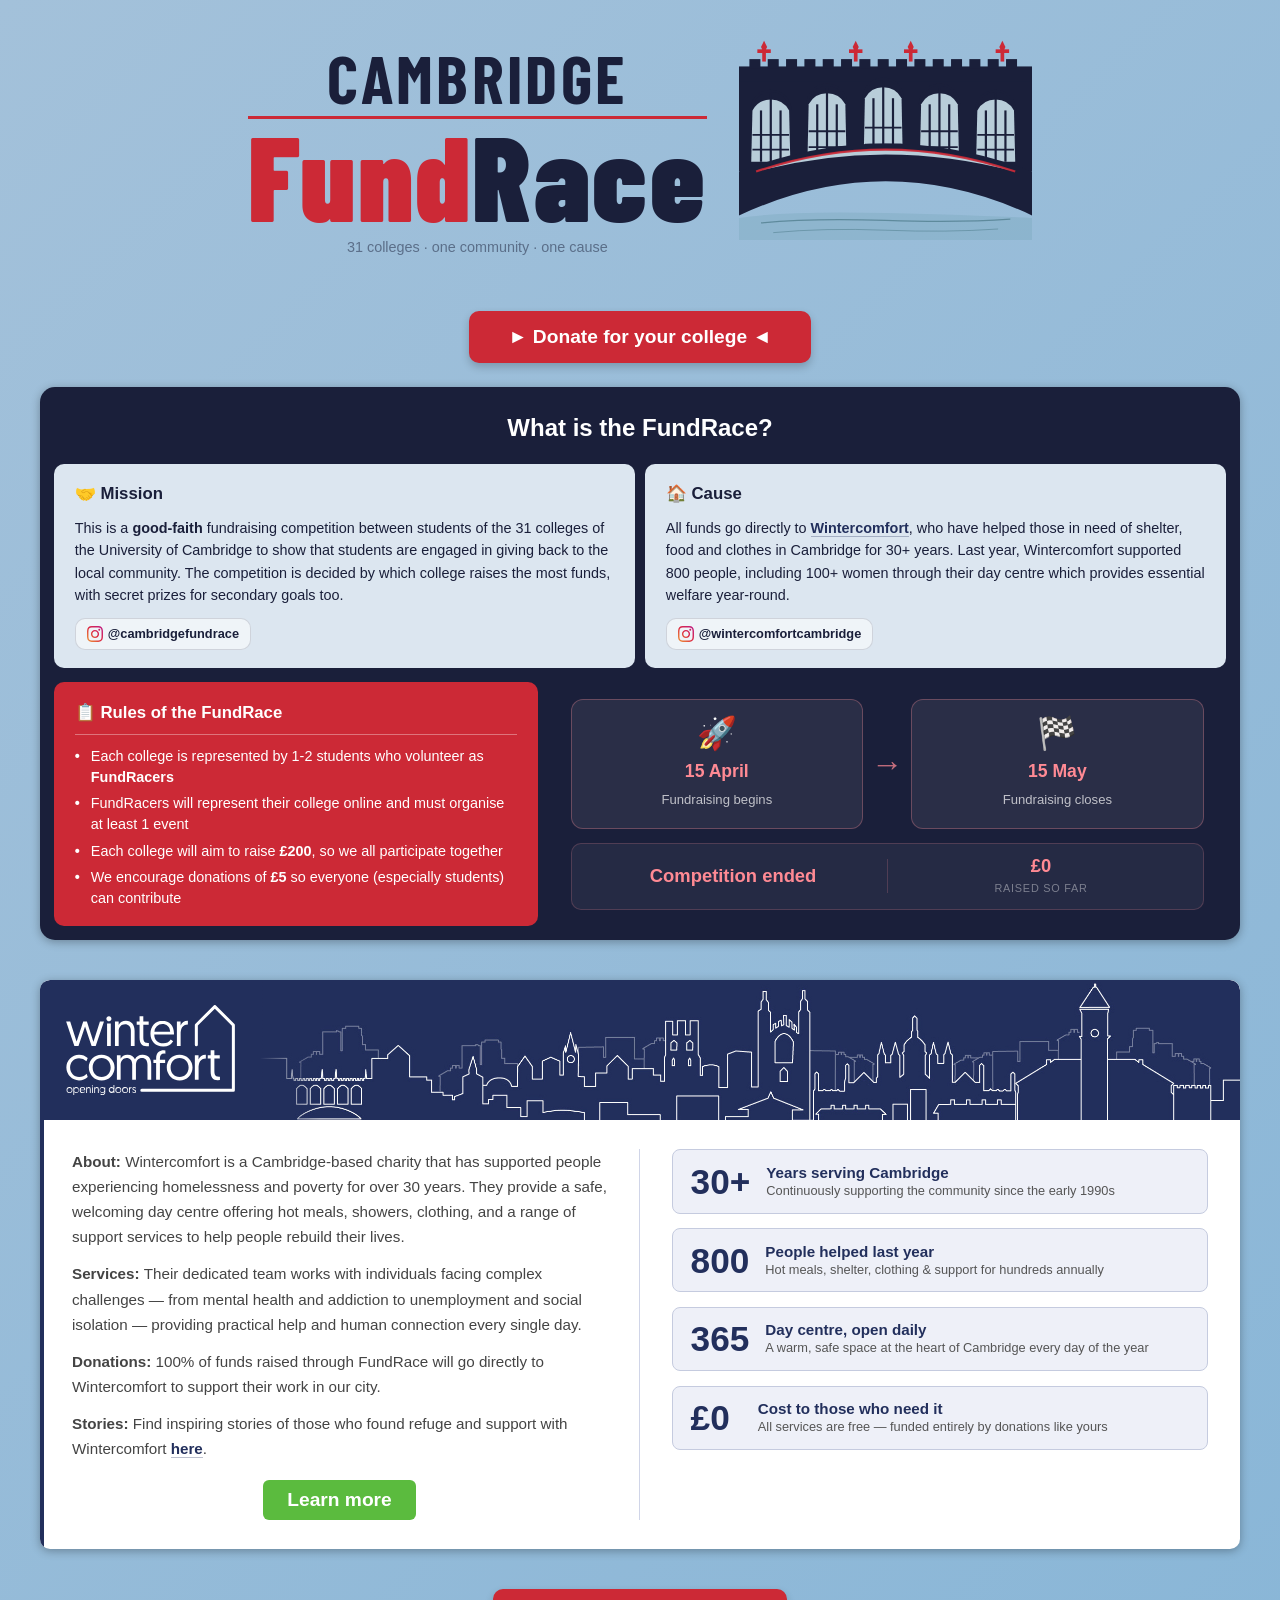
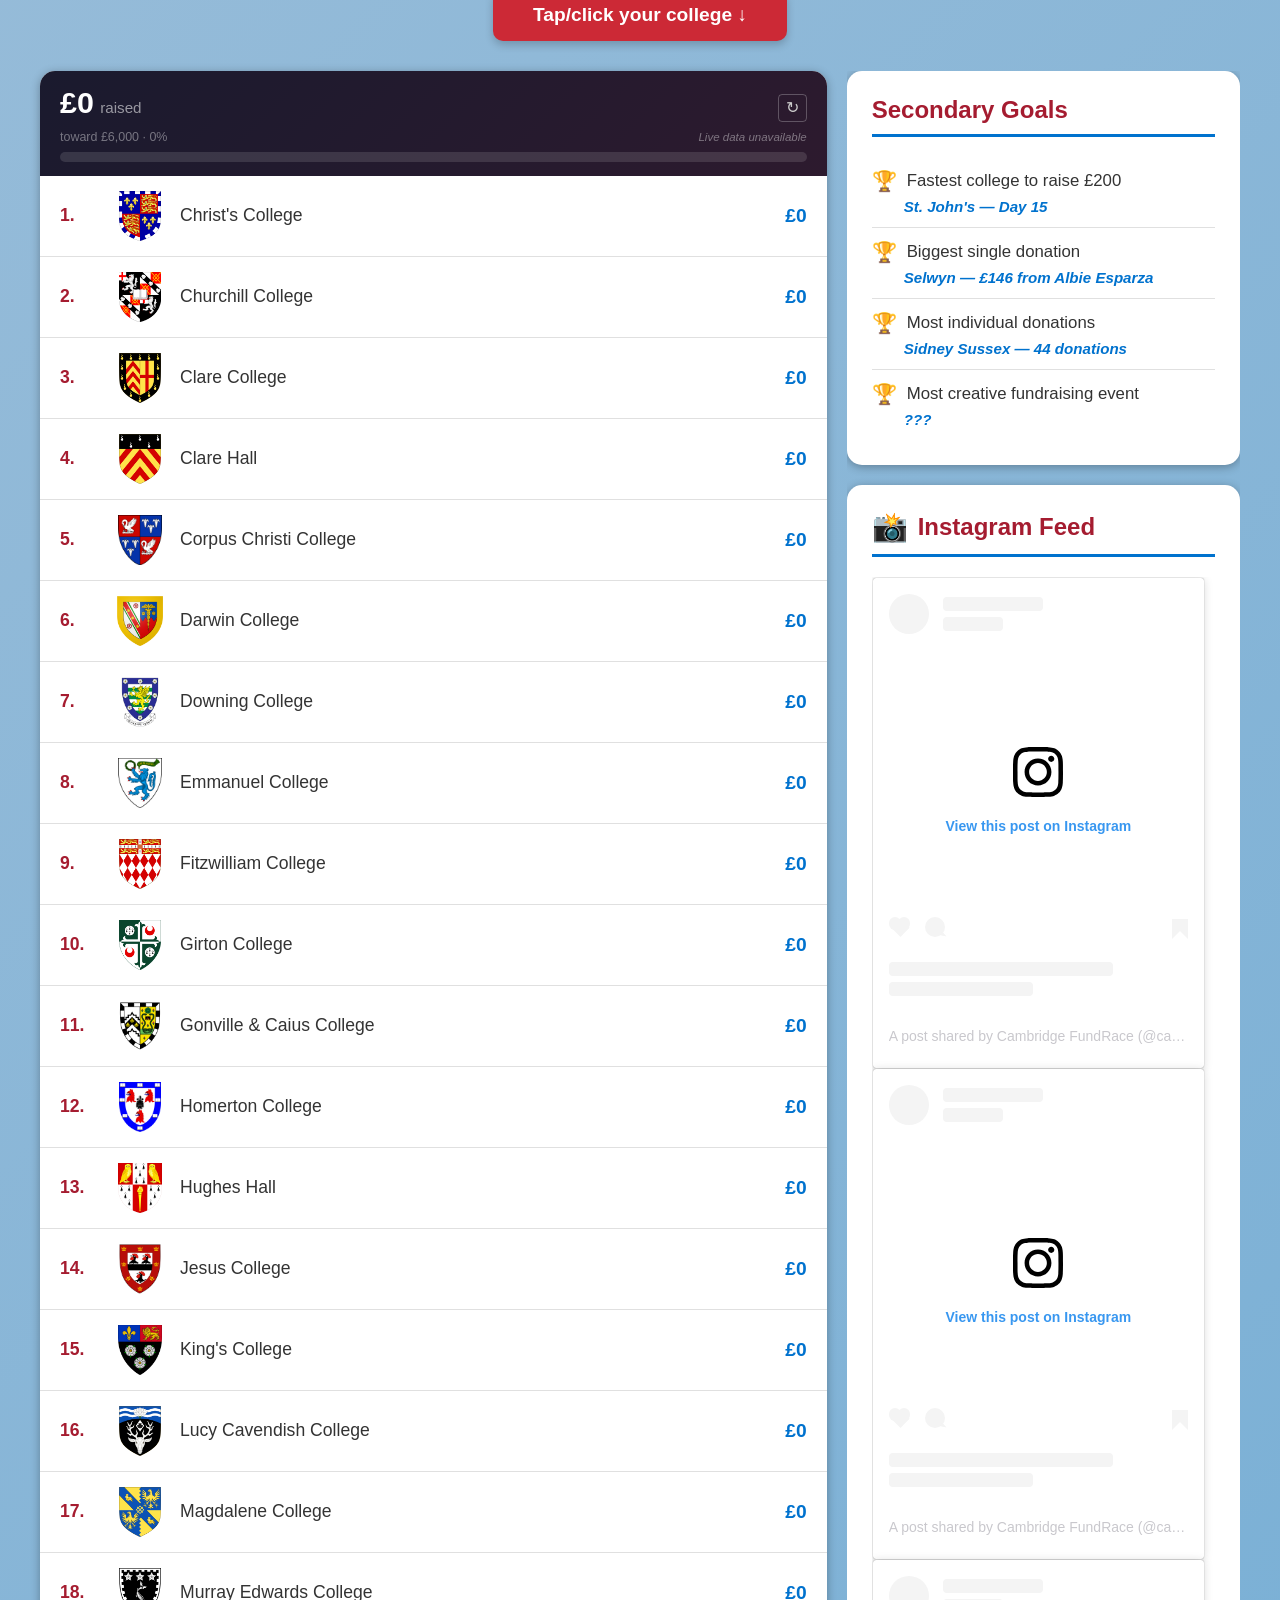
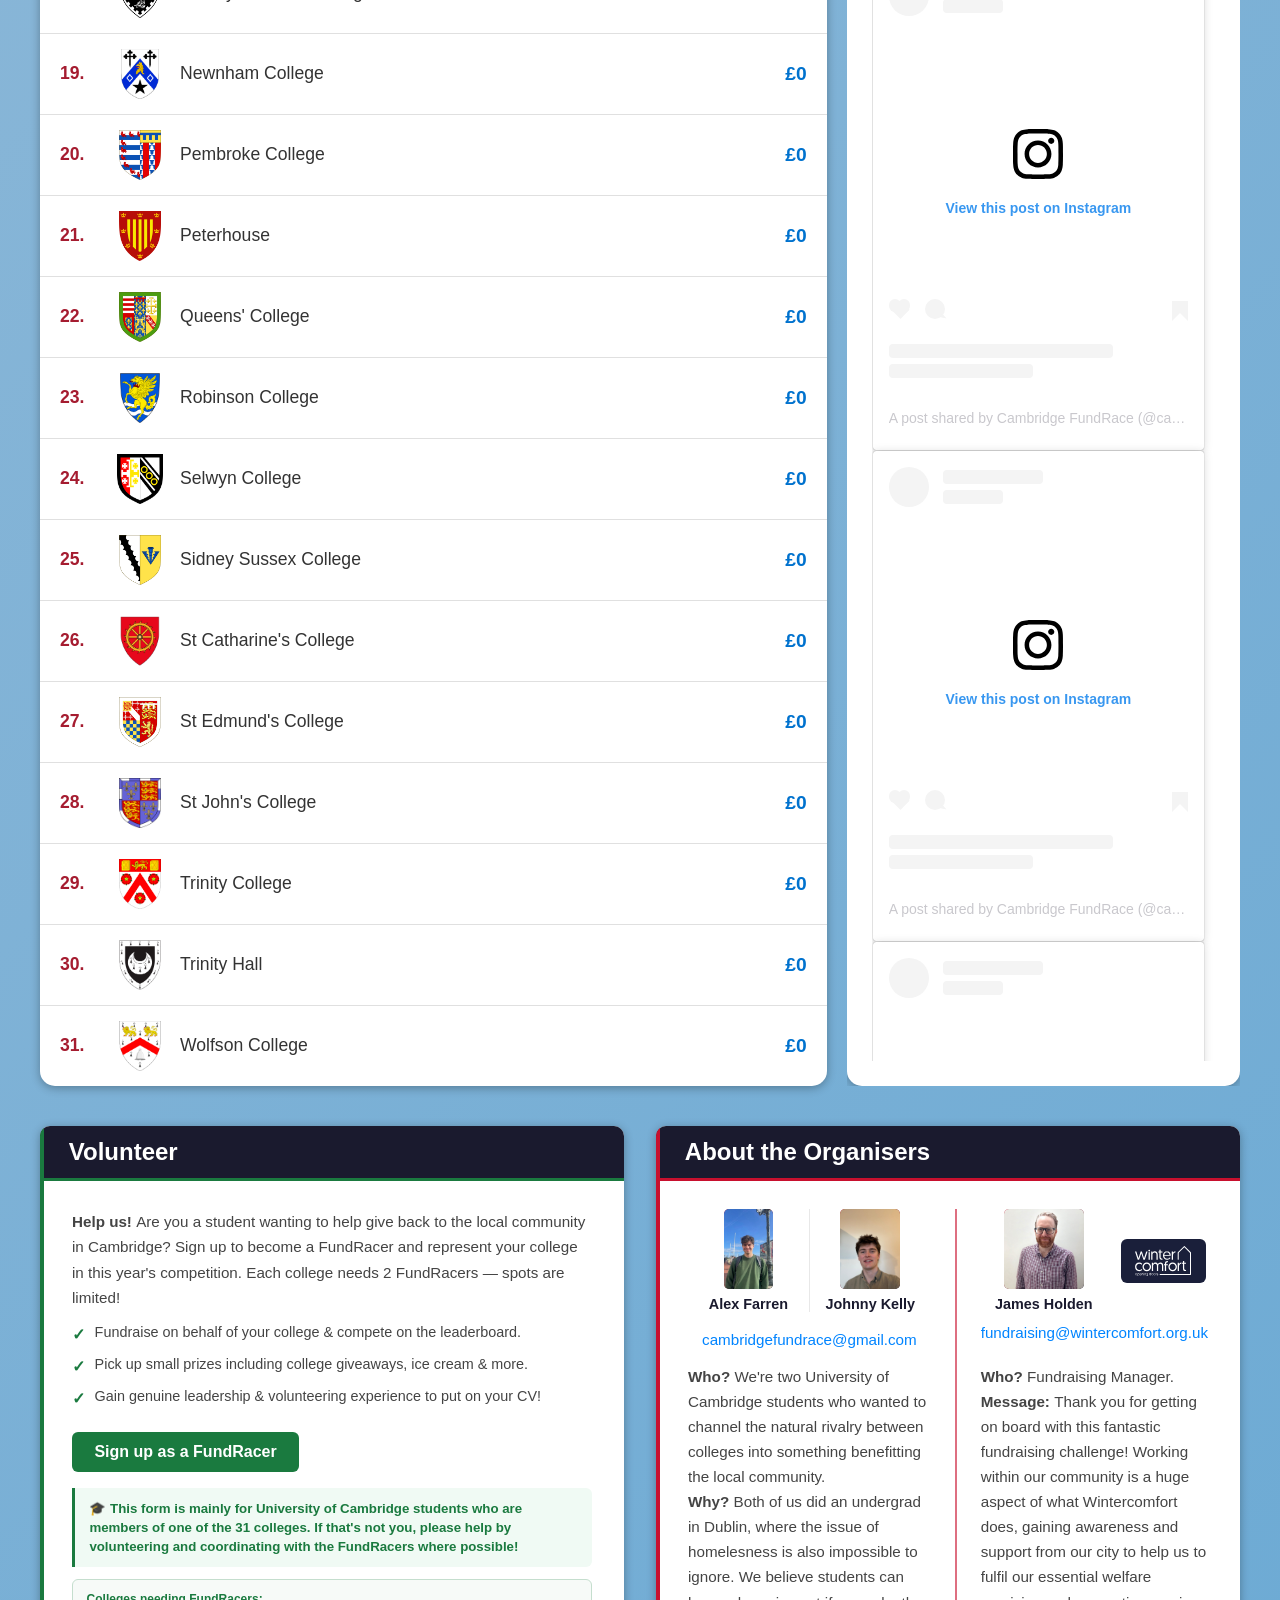
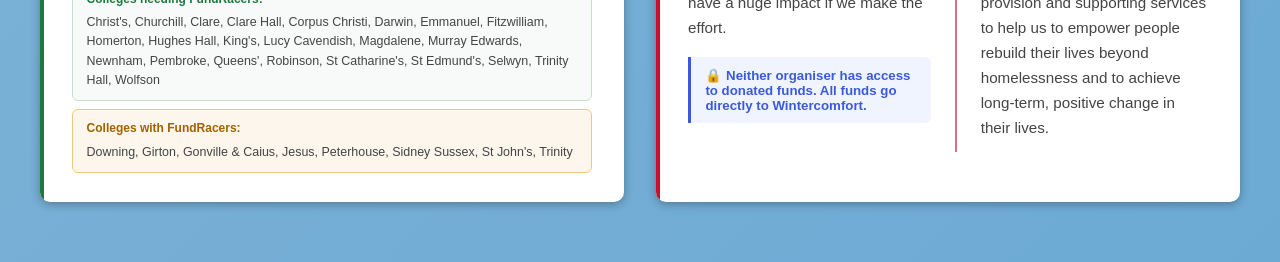
==== index.html @ 38169689 "Update prizes" ====
<!DOCTYPE html>
<html lang="en">
<head>
    <meta charset="UTF-8">
    <meta name="viewport" content="width=device-width, initial-scale=1.0">
    <base href="/">
    <title>Cambridge FundRace</title>
    <link rel="icon" type="image/svg+xml" href="Images/favicon-fundrace.svg">
    <link rel="apple-touch-icon" href="Images/apple-touch-icon.png">
    <link rel="manifest" href="manifest.json">
    <link rel="preconnect" href="https://fonts.googleapis.com">
    <link rel="preconnect" href="https://fonts.gstatic.com" crossorigin>
    <link href="https://fonts.googleapis.com/css2?family=Barlow+Condensed:wght@700;900&family=Barlow:wght@400;500;600&display=swap" rel="stylesheet">
    <link rel="stylesheet" type="text/css" href="fundrace.css">
    <style>
        /* ── DONATE LIVE (toggle) ── */
        .donate-button { display: block !important; }
        .coming-soon-block { display: none !important; }

        /* ── DONATE FLOW STYLES ── */

        /* Leaderboard rows are now <a> elements */
        a.college-item {
            text-decoration: none;
            color: inherit;
            -webkit-tap-highlight-color: rgba(165, 28, 48, 0.08);
        }
        a.college-item:active {
            background: rgba(165, 28, 48, 0.06) !important;
        }

        /* ── FUNDRACE EXPLAINER — 2×2 grid revamp ── */
        .description.fe-revamp {
            background: #1a1f3a;
        }
        .fe-header {
            display: flex;
            align-items: center;
            justify-content: center;
            padding: 1.4rem 2rem 1rem;
            position: relative;
        }
        .fe-trophy {
            font-size: 2rem;
            position: absolute;
            left: 1.5rem;
            top: 50%;
            transform: translateY(-50%);
        }
        .fe-title {
            color: #fff;
            font-weight: 700;
            font-size: 1.5rem;
            text-align: center;
            margin: 0;
        }
        .fe-grid {
            display: grid;
            grid-template-columns: 1fr 1fr;
            gap: 10px;
            padding: 0 14px 14px;
        }
        .fe-card {
            border-radius: 10px;
            padding: 1.1rem 1.3rem;
        }
        .fe-card--light {
            background: #dce6f0;
            color: #1a1f3a;
        }
        .fe-card--red {
            color: #fff;
        }
        .fe-card--rules { background: #CC2936; }
        .fe-card--rules .fe-card-heading {
            border-bottom: 1.5px solid rgba(255, 255, 255, 0.35);
            padding-bottom: 0.45rem;
            margin-bottom: 0.7rem;
        }
        .fe-card--goal  { background: #CC2936; }
        .fe-card-heading {
            font-weight: 700;
            font-size: 1.05rem;
            margin-bottom: 0.55rem;
            display: flex;
            align-items: center;
            gap: 0.35rem;
        }
        .fe-card p {
            font-size: 0.9rem;
            line-height: 1.55;
            margin: 0;
            color: inherit;
        }
        .fe-card--light p strong { color: #1a1f3a; }
        .fe-card--red  p strong { color: #fff; }
        .fe-insta-badge {
            display: inline-flex;
            align-items: center;
            gap: 0.3rem;
            margin-top: 0.75rem;
            padding: 0.3rem 0.7rem;
            border-radius: 10px;
            font-size: 0.8rem;
            font-weight: 700;
            text-decoration: none;
            background: rgba(255,255,255,0.55);
            color: #1a1f3a;
            border: 1px solid rgba(26,31,58,0.15);
            transition: background 0.15s;
        }
        .fe-insta-badge:hover { background: rgba(255,255,255,0.85); }
        .fe-card ul {
            list-style: none;
            padding: 0;
            margin: 0;
            display: flex;
            flex-direction: column;
            gap: 0.35rem;
        }
        .fe-card ul li {
            font-size: 0.9rem;
            line-height: 1.45;
            padding-left: 1rem;
            position: relative;
            color: inherit;
        }
        .fe-card ul li::before {
            content: '•';
            position: absolute;
            left: 0;
            font-weight: 700;
        }
        /* Bottom row: Rules card + Timeline side by side */
        .fe-bottom {
            display: grid;
            grid-template-columns: 1fr 1.4fr;
            gap: 10px;
            padding: 0 14px 14px;
        }
        /* ── MILESTONE TIMELINE ── */
        .fe-milestone-wrapper {
            display: flex;
            flex-direction: column;
            justify-content: center;
            padding: 1rem 1.4rem;
            height: 100%;
            box-sizing: border-box;
        }
        .fe-milestone-label {
            color: rgba(255,255,255,0.45);
            font-size: 0.7rem;
            font-weight: 700;
            text-transform: uppercase;
            letter-spacing: 0.08em;
            margin-bottom: 1rem;
        }
        .fe-milestones {
            display: flex;
            align-items: center;
            gap: 0;
        }
        .fe-milestone {
            flex: 1;
            background: rgba(255,255,255,0.07);
            border: 1px solid rgba(255,138,148,0.3);
            border-radius: 12px;
            padding: 1.1rem 1rem;
            text-align: center;
        }
        .fe-milestone-emoji {
            font-size: 2rem;
            line-height: 1;
            margin-bottom: 0.5rem;
        }
        .fe-milestone-date {
            color: #ff8a94;
            font-weight: 700;
            font-size: 1.1rem;
            margin-bottom: 0.25rem;
        }
        .fe-milestone-event {
            color: rgba(255,255,255,0.7);
            font-size: 0.82rem;
        }
        .fe-milestone-connector {
            display: flex;
            align-items: center;
            padding: 0 0.5rem;
            flex-shrink: 0;
        }
        .fe-milestone-line { display: none; }
        .fe-milestone-arrow {
            color: rgba(255,138,148,0.75);
            font-size: 2rem;
            line-height: 1;
        }
        /* ── LIVE STATS BAR ── */
        .fe-stats {
            display: flex;
            align-items: center;
            margin-top: 0.85rem;
            background: rgba(255,255,255,0.05);
            border: 1px solid rgba(255,138,148,0.2);
            border-radius: 10px;
            padding: 0.7rem 1rem;
        }
        .fe-stat {
            flex: 1;
            text-align: center;
        }
        .fe-stat-value {
            color: #ff8a94;
            font-weight: 700;
            font-size: 1.15rem;
            line-height: 1.2;
        }
        .fe-stat-label {
            color: rgba(255,255,255,0.4);
            font-size: 0.68rem;
            text-transform: uppercase;
            letter-spacing: 0.07em;
            margin-top: 0.2rem;
        }
        .fe-stat-divider {
            width: 1px;
            height: 34px;
            background: rgba(255,138,148,0.2);
            flex-shrink: 0;
            margin: 0 0.5rem;
        }

        @media (max-width: 540px) {
            .fe-milestone-wrapper { padding: 0.8rem 0.8rem; }
            .fe-milestone { padding: 0.8rem 0.6rem; border-radius: 10px; }
            .fe-milestone-emoji { font-size: 1.6rem; }
            .fe-milestone-date  { font-size: 0.95rem; }
            .fe-milestone-event { font-size: 0.75rem; }
            .fe-milestone-connector { padding: 0 0.2rem; }
            .fe-milestone-arrow { font-size: 1.5rem; }
            .fe-stat-value { font-size: 1rem; }
        }
        @media (max-width: 540px) {
            .fe-grid   { grid-template-columns: 1fr; }
            .fe-bottom { grid-template-columns: 1fr; }
            .fe-trophy { display: none; }
            .fe-header { padding: 1.2rem 1rem 0.8rem; }
        }

        /* ── COLLEGES FULL BOX ── */
        .colleges-full {
            margin-top: 0.5rem;
            padding: 0.6rem 0.85rem;
            background: #fdf6ec;
            border: 1px solid #f0c97a;
            border-radius: 6px;
            font-size: 0.78rem;
            color: #444;
            line-height: 1.55;
        }
        .colleges-full-label {
            display: block;
            font-weight: 700;
            font-size: 0.75rem;
            color: #a06200;
            margin-bottom: 0.3rem;
        }

        /* Refresh button — lives inside the dark goal banner */
        .leaderboard-refresh-btn {
            background: none;
            border: 1px solid rgba(255,255,255,0.25);
            border-radius: 4px;
            color: #ccc;
            font-size: 1rem;
            padding: 1px 7px;
            cursor: pointer;
            flex-shrink: 0;
            line-height: 1.5;
            transition: background 0.15s;
            margin-left: 8px;
        }
        .leaderboard-refresh-btn:hover { background: rgba(255,255,255,0.1); }
        .leaderboard-refresh-btn:disabled { opacity: 0.35; cursor: default; }

        /* Hero amount */
        .goal-hero {
            display: flex;
            align-items: baseline;
            gap: 0.4rem;
        }
        .goal-raised { font-size: 1.9rem !important; font-weight: 800; color: #fff !important; line-height: 1; }
        .goal-raised-label { font-size: 0.95rem; color: rgba(255,255,255,0.55); font-weight: 500; }
        .goal-subtitle {
            display: flex;
            justify-content: space-between;
            align-items: baseline;
            font-size: 0.78rem;
            color: rgba(255,255,255,0.4);
            margin-bottom: 8px;
            margin-top: 1px;
        }
        .goal-status {
            font-size: 0.72rem;
            color: rgba(255,255,255,0.4);
            font-style: italic;
        }

        /* Donate button: full-width on mobile, anchored above leaderboard */
        .donate-button + .description { margin-top: 1.5rem; }
        .donate-button {
            display: block;
            width: fit-content;
            margin: 0 auto 0;
            padding: 15px 40px;
            background: #CC2936;
            color: white;
            text-decoration: none;
            font-size: 1.2em;
            font-weight: bold;
            border-radius: 10px;
            box-shadow: 0 4px 8px rgba(0,0,0,0.2);
            transition: all 0.3s ease;
            border: none;
            cursor: pointer;
        }
        .donate-button:hover {
            background: #a51c28;
            box-shadow: 0 6px 12px rgba(0,0,0,0.3);
            transform: translateY(-2px);
        }
        .donate-button:active {
            transform: translateY(0);
            box-shadow: 0 2px 4px rgba(0,0,0,0.2);
        }
        @media (max-width: 480px) {
            .donate-button {
                width: calc(100% - 20px);
                font-size: 1.1em;
            }
        }

        /* ── INSTAGRAM FEED HEIGHT ── */
        /* right-column is stretch-matched to the leaderboard by the flex parent;
           min-height:0 + overflow:hidden prevents the instagram-feed from escaping it */
        .right-column   { min-height: 0; overflow: hidden; }
        /* flex: 1 1 0 (not auto) so the feed fills available space
           rather than inflating to its content size */
        .instagram-feed { min-height: 0; overflow: hidden; flex: 1 1 0 !important; }
        .feed-container { min-height: 0; overflow-y: auto; overflow-x: hidden; }

        /* On mobile the columns stack so there's no height constraint from the
           leaderboard — cap the feed explicitly and hide the horizontal scroll
           that Instagram embeds (min-width 326px) would otherwise trigger */
        @media (max-width: 768px) {
            .right-column   { overflow: visible; }
            .instagram-feed { flex: 0 0 auto !important; overflow: visible; }
            .feed-container { max-height: 400px; overflow-y: auto; overflow-x: hidden; }
            .feed-container .instagram-media { max-width: 100% !important; min-width: 0 !important; }
        }
    </style>
</head>
<body>
    <div class="container">

        <!-- HEADER -->
        <div class="site-header">
            <div class="site-header-inner">
                <div class="site-header-text">
                    <div class="header-cambridge">CAMBRIDGE</div>
                    <div class="header-rule"></div>
                    <div class="header-fundrace"><span class="header-fund">Fund</span><span class="header-race">Race</span></div>
                    <div class="header-tagline">31 colleges · one community · one cause</div>
                </div>
                <!-- Bridge of Sighs illustration -->
                <svg class="header-bridge" xmlns="http://www.w3.org/2000/svg" viewBox="80 180 240 180" preserveAspectRatio="xMidYMid meet" aria-hidden="true">
              <g transform="translate(80, 212)">
                <rect x="0" y="16" width="240" height="76" fill="#1a1f3a"/>
                <rect x="0" y="6" width="240" height="12" fill="#1a1f3a"/>
                <g fill="#1a1f3a">
                  <rect x="113.5" y="0" width="9" height="8"/>
                  <rect x="98.5"  y="0" width="9" height="8"/>
                  <rect x="83.5"  y="0" width="9" height="8"/>
                  <rect x="68.5"  y="0" width="9" height="8"/>
                  <rect x="53.5"  y="0" width="9" height="8"/>
                  <rect x="38.5"  y="0" width="9" height="8"/>
                  <rect x="23.5"  y="0" width="9" height="8"/>
                  <rect x="8.5"   y="0" width="9" height="8"/>
                  <rect x="128.5" y="0" width="9" height="8"/>
                  <rect x="143.5" y="0" width="9" height="8"/>
                  <rect x="158.5" y="0" width="9" height="8"/>
                  <rect x="173.5" y="0" width="9" height="8"/>
                  <rect x="188.5" y="0" width="9" height="8"/>
                  <rect x="203.5" y="0" width="9" height="8"/>
                  <rect x="218.5" y="0" width="9" height="8"/>
                </g>
                <g fill="#CC2936">
                  <rect x="19" y="-10" width="3" height="12"/>
                  <rect x="15" y="-8"  width="11" height="3"/>
                  <polygon points="20.5,-15 23,-10 20.5,-5 18,-10"/>
                  <rect x="94" y="-10" width="3" height="12"/>
                  <rect x="90" y="-8"  width="11" height="3"/>
                  <polygon points="95.5,-15 98,-10 95.5,-5 93,-10"/>
                  <rect x="139" y="-10" width="3" height="12"/>
                  <rect x="135" y="-8"  width="11" height="3"/>
                  <polygon points="140.5,-15 143,-10 140.5,-5 138,-10"/>
                  <rect x="214" y="-10" width="3" height="12"/>
                  <rect x="210" y="-8"  width="11" height="3"/>
                  <polygon points="215.5,-15 218,-10 215.5,-5 213,-10"/>
                </g>
                <g transform="translate(10, 26)">
                  <path d="M0,58 L1,16 A17,17 0 0,1 31,16 L32,58 Z" fill="#B8CDD9"/>
                  <path d="M0,16 A16,16 0 0,1 32,16" fill="none" stroke="#1a1f3a" stroke-width="2"/>
                  <line x1="8"  y1="58" x2="8"  y2="16" stroke="#1a1f3a" stroke-width="1.8"/>
                  <line x1="16" y1="58" x2="16" y2="2"  stroke="#1a1f3a" stroke-width="1.8"/>
                  <line x1="24" y1="58" x2="24" y2="16" stroke="#1a1f3a" stroke-width="1.8"/>
                  <line x1="1"  y1="36" x2="31" y2="36" stroke="#1a1f3a" stroke-width="1.5"/>
                  <line x1="1"  y1="48" x2="31" y2="48" stroke="#1a1f3a" stroke-width="1.5"/>
                </g>
                <g transform="translate(56, 21)">
                  <path d="M0,62 L1,16 A17,17 0 0,1 31,16 L32,62 Z" fill="#B8CDD9"/>
                  <path d="M0,16 A16,16 0 0,1 32,16" fill="none" stroke="#1a1f3a" stroke-width="2"/>
                  <line x1="8"  y1="62" x2="8"  y2="16" stroke="#1a1f3a" stroke-width="1.8"/>
                  <line x1="16" y1="62" x2="16" y2="2"  stroke="#1a1f3a" stroke-width="1.8"/>
                  <line x1="24" y1="62" x2="24" y2="16" stroke="#1a1f3a" stroke-width="1.8"/>
                  <line x1="1"  y1="38" x2="31" y2="38" stroke="#1a1f3a" stroke-width="1.5"/>
                  <line x1="1"  y1="51" x2="31" y2="51" stroke="#1a1f3a" stroke-width="1.5"/>
                </g>
                <g transform="translate(102, 16)">
                  <path d="M0,66 L1,16 A17,17 0 0,1 31,16 L32,66 Z" fill="#B8CDD9"/>
                  <path d="M0,16 A16,16 0 0,1 32,16" fill="none" stroke="#1a1f3a" stroke-width="2"/>
                  <line x1="8"  y1="66" x2="8"  y2="16" stroke="#1a1f3a" stroke-width="1.8"/>
                  <line x1="16" y1="66" x2="16" y2="2"  stroke="#1a1f3a" stroke-width="1.8"/>
                  <line x1="24" y1="66" x2="24" y2="16" stroke="#1a1f3a" stroke-width="1.8"/>
                  <line x1="1"  y1="40" x2="31" y2="40" stroke="#1a1f3a" stroke-width="1.5"/>
                  <line x1="1"  y1="54" x2="31" y2="54" stroke="#1a1f3a" stroke-width="1.5"/>
                </g>
                <g transform="translate(148, 21)">
                  <path d="M0,62 L1,16 A17,17 0 0,1 31,16 L32,62 Z" fill="#B8CDD9"/>
                  <path d="M0,16 A16,16 0 0,1 32,16" fill="none" stroke="#1a1f3a" stroke-width="2"/>
                  <line x1="8"  y1="62" x2="8"  y2="16" stroke="#1a1f3a" stroke-width="1.8"/>
                  <line x1="16" y1="62" x2="16" y2="2"  stroke="#1a1f3a" stroke-width="1.8"/>
                  <line x1="24" y1="62" x2="24" y2="16" stroke="#1a1f3a" stroke-width="1.8"/>
                  <line x1="1"  y1="38" x2="31" y2="38" stroke="#1a1f3a" stroke-width="1.5"/>
                  <line x1="1"  y1="51" x2="31" y2="51" stroke="#1a1f3a" stroke-width="1.5"/>
                </g>
                <g transform="translate(194, 26)">
                  <path d="M0,58 L1,16 A17,17 0 0,1 31,16 L32,58 Z" fill="#B8CDD9"/>
                  <path d="M0,16 A16,16 0 0,1 32,16" fill="none" stroke="#1a1f3a" stroke-width="2"/>
                  <line x1="8"  y1="58" x2="8"  y2="16" stroke="#1a1f3a" stroke-width="1.8"/>
                  <line x1="16" y1="58" x2="16" y2="2"  stroke="#1a1f3a" stroke-width="1.8"/>
                  <line x1="24" y1="58" x2="24" y2="16" stroke="#1a1f3a" stroke-width="1.8"/>
                  <line x1="1"  y1="36" x2="31" y2="36" stroke="#1a1f3a" stroke-width="1.5"/>
                  <line x1="1"  y1="48" x2="31" y2="48" stroke="#1a1f3a" stroke-width="1.5"/>
                </g>
                <path d="M0,92 L0,128 Q120,72 240,128 L240,92 Q120,46 0,92 Z" fill="#1a1f3a"/>
                <path d="M14,92 Q120,56 226,92 Q120,64 14,92 Z" fill="#B8CDD9"/>
                <path d="M14,92 Q120,56 226,92" fill="none" stroke="#CC2936" stroke-width="1.8" opacity="0.9"/>
                <path d="M0,130 Q40,124 120,126 Q200,128 240,130 L240,152 Q200,150 120,150 Q40,150 0,152 Z" fill="#6a9aaa" opacity="0.25"/>
                <path d="M18,134 Q60,130 120,132 Q180,134 222,131" fill="none" stroke="#4a7888" stroke-width="1" opacity="0.7"/>
                <path d="M28,142 Q70,138 120,140 Q170,142 212,139" fill="none" stroke="#4a7888" stroke-width="0.8" opacity="0.5"/>
              </g>
            </svg>
            </div><!-- /.site-header-inner -->
        </div><!-- /.site-header -->

        <!-- DONATE BUTTON — top of page -->
        <button class="donate-button" onclick="(function(){ const el = document.getElementById('donate-btn-2'); const top = window.scrollY + el.getBoundingClientRect().top - window.innerHeight * 0.1; window.scrollTo({top, behavior:'smooth'}); })()">
            ► Donate for your college ◄
        </button>

        <!-- DESCRIPTION — 2×2 grid revamp -->
        <div class="description fe-revamp">

            <div class="fe-header">
                <h2 class="fe-title">What is the FundRace?</h2>
            </div>

            <div class="fe-grid">
                <div class="fe-card fe-card--light">
                    <div class="fe-card-heading">🤝 Mission</div>
                    <p>This is a <strong>good-faith</strong> fundraising competition between students of the 31 colleges of the University of Cambridge to show that students are engaged in giving back to the local community. The competition is decided by which college raises the most funds, with secret prizes for secondary goals too.</p>
                    <a class="fe-insta-badge" href="https://www.instagram.com/cambridgefundrace" target="_blank" rel="noopener"><svg xmlns="http://www.w3.org/2000/svg" viewBox="0 0 24 24" width="16" height="16" aria-hidden="true" style="flex-shrink:0;display:block"><defs><linearGradient id="ig-g" x1="0%" y1="100%" x2="100%" y2="0%"><stop offset="0%" stop-color="#f09433"/><stop offset="25%" stop-color="#e6683c"/><stop offset="50%" stop-color="#dc2743"/><stop offset="75%" stop-color="#cc2366"/><stop offset="100%" stop-color="#bc1888"/></linearGradient></defs><path fill="url(#ig-g)" d="M12 2.163c3.204 0 3.584.012 4.85.07 3.252.148 4.771 1.691 4.919 4.919.058 1.265.069 1.645.069 4.849 0 3.205-.012 3.584-.069 4.849-.149 3.225-1.664 4.771-4.919 4.919-1.266.058-1.644.07-4.85.07-3.204 0-3.584-.012-4.849-.07-3.26-.149-4.771-1.699-4.919-4.92-.058-1.265-.07-1.644-.07-4.849 0-3.204.013-3.583.07-4.849.149-3.227 1.664-4.771 4.919-4.919 1.266-.057 1.645-.069 4.849-.069zm0-2.163c-3.259 0-3.667.014-4.947.072-4.358.2-6.78 2.618-6.98 6.98-.059 1.281-.073 1.689-.073 4.948 0 3.259.014 3.668.072 4.948.2 4.358 2.618 6.78 6.98 6.98 1.281.058 1.689.072 4.948.072 3.259 0 3.668-.014 4.948-.072 4.354-.2 6.782-2.618 6.979-6.98.059-1.28.073-1.689.073-4.948 0-3.259-.014-3.667-.072-4.947-.196-4.354-2.617-6.78-6.979-6.98-1.281-.059-1.69-.073-4.949-.073zm0 5.838c-3.403 0-6.162 2.759-6.162 6.162s2.759 6.163 6.162 6.163 6.162-2.759 6.162-6.163c0-3.403-2.759-6.162-6.162-6.162zm0 10.162c-2.209 0-4-1.79-4-4 0-2.209 1.791-4 4-4s4 1.791 4 4c0 2.21-1.791 4-4 4zm6.406-11.845c-.796 0-1.441.645-1.441 1.44s.645 1.44 1.441 1.44c.795 0 1.439-.645 1.439-1.44s-.644-1.44-1.439-1.44z"/></svg> @cambridgefundrace</a>
                </div>
                <div class="fe-card fe-card--light">
                    <div class="fe-card-heading">🏠 Cause</div>
                    <p>All funds go directly to <strong><a class="wc-link" href="https://wintercomfort.org.uk/about-us/" target="_blank" rel="noopener">Wintercomfort</a></strong>, who have helped those in need of shelter, food and clothes in Cambridge for 30+ years.
                    Last year, Wintercomfort supported 800 people, including 100+ women through their day centre which provides essential welfare year-round.</p>
                    <a class="fe-insta-badge" href="https://www.instagram.com/wintercomfortcambridge" target="_blank" rel="noopener"><svg xmlns="http://www.w3.org/2000/svg" viewBox="0 0 24 24" width="16" height="16" aria-hidden="true" style="flex-shrink:0;display:block"><defs><linearGradient id="ig-g2" x1="0%" y1="100%" x2="100%" y2="0%"><stop offset="0%" stop-color="#f09433"/><stop offset="25%" stop-color="#e6683c"/><stop offset="50%" stop-color="#dc2743"/><stop offset="75%" stop-color="#cc2366"/><stop offset="100%" stop-color="#bc1888"/></linearGradient></defs><path fill="url(#ig-g2)" d="M12 2.163c3.204 0 3.584.012 4.85.07 3.252.148 4.771 1.691 4.919 4.919.058 1.265.069 1.645.069 4.849 0 3.205-.012 3.584-.069 4.849-.149 3.225-1.664 4.771-4.919 4.919-1.266.058-1.644.07-4.85.07-3.204 0-3.584-.012-4.849-.07-3.26-.149-4.771-1.699-4.919-4.92-.058-1.265-.07-1.644-.07-4.849 0-3.204.013-3.583.07-4.849.149-3.227 1.664-4.771 4.919-4.919 1.266-.057 1.645-.069 4.849-.069zm0-2.163c-3.259 0-3.667.014-4.947.072-4.358.2-6.78 2.618-6.98 6.98-.059 1.281-.073 1.689-.073 4.948 0 3.259.014 3.668.072 4.948.2 4.358 2.618 6.78 6.98 6.98 1.281.058 1.689.072 4.948.072 3.259 0 3.668-.014 4.948-.072 4.354-.2 6.782-2.618 6.979-6.98.059-1.28.073-1.689.073-4.948 0-3.259-.014-3.667-.072-4.947-.196-4.354-2.617-6.78-6.979-6.98-1.281-.059-1.69-.073-4.949-.073zm0 5.838c-3.403 0-6.162 2.759-6.162 6.162s2.759 6.163 6.162 6.163 6.162-2.759 6.162-6.163c0-3.403-2.759-6.162-6.162-6.162zm0 10.162c-2.209 0-4-1.79-4-4 0-2.209 1.791-4 4-4s4 1.791 4 4c0 2.21-1.791 4-4 4zm6.406-11.845c-.796 0-1.441.645-1.441 1.44s.645 1.44 1.441 1.44c.795 0 1.439-.645 1.439-1.44s-.644-1.44-1.439-1.44z"/></svg> @wintercomfortcambridge</a>
                </div>
            </div>

            <!-- BOTTOM ROW: merged Rules card + Timeline -->
            <div class="fe-bottom">
                <div class="fe-card fe-card--red fe-card--rules">
                    <div class="fe-card-heading">📋 Rules of the FundRace</div>
                    <ul>
                        <li>Each college is represented by 1-2 students who volunteer as <strong>FundRacers</strong></li>
                        <li>FundRacers will represent their college online and must organise at least 1 event</li>
                        <li>Each college will aim to raise <strong>£200</strong>, so we all participate together</li>
                        <li>We encourage donations of <strong>£5</strong> so everyone (especially students) can contribute</li>
                    </ul>
                </div>
                <div class="fe-milestone-wrapper">
                    <div class="fe-milestones">
                        <div class="fe-milestone">
                            <div class="fe-milestone-emoji">🚀</div>
                            <div class="fe-milestone-date">15 April</div>
                            <div class="fe-milestone-event">Fundraising begins</div>
                        </div>
                        <div class="fe-milestone-connector">
                            <div class="fe-milestone-line"></div>
                            <div class="fe-milestone-arrow">→</div>
                        </div>
                        <div class="fe-milestone">
                            <div class="fe-milestone-emoji">🏁</div>
                            <div class="fe-milestone-date">15 May</div>
                            <div class="fe-milestone-event">Fundraising closes</div>
                        </div>
                    </div>
                    <div class="fe-stats">
                        <div class="fe-stat">
                            <div class="fe-stat-value" id="fe-day-counter">—</div>
                        </div>
                        <div class="fe-stat-divider"></div>
                        <div class="fe-stat">
                            <div class="fe-stat-value" id="fe-total-raised">£—</div>
                            <div class="fe-stat-label">raised so far</div>
                        </div>
                    </div>
                </div>
            </div>

        </div>

        <!-- WINTERCOMFORT -->
        <div class="about-card wintercomfort-card">
            <h2>About Wintercomfort</h2>

            <!-- Hero banner: skyline image + white logo centred -->
            <div class="wc-banner">
                <div class="wc-banner-left">
                    <img class="wc-banner-logo" src="Images/wintercomfort-white-logo.svg" alt="Wintercomfort">
                </div>
                <div class="wc-banner-right">
                    <img class="wc-skyline" src="Images/wintercomfort-skyline.jpg" alt="Cambridge skyline">
                </div>
            </div>

            <div class="wc-inner">
                <div class="wc-text">
                    <p><b>About: </b>Wintercomfort is a Cambridge-based charity that has supported people experiencing homelessness and poverty for over 30 years. They provide a safe, welcoming day centre offering hot meals, showers, clothing, and a range of support services to help people rebuild their lives.</p>
                    <p><b>Services: </b>Their dedicated team works with individuals facing complex challenges — from mental health and addiction to unemployment and social isolation — providing practical help and human connection every single day.</p>
                    <p><b>Donations: </b>100% of funds raised through FundRace will go directly to Wintercomfort to support their work in our city.</p>
                    <p><b>Stories:</b> Find inspiring stories of those who found refuge and support with Wintercomfort <strong><a class="wc-link" href="https://wintercomfort.org.uk/stories/">here</a></strong>.</p>
                    <div class="wc-learn-more-wrap">
                        <a class="wc-learn-more-btn" href="https://wintercomfort.org.uk/about-us/" target="_blank" rel="noopener">Learn more</a>
                    </div>
                </div>
                <div class="wc-stats">
                    <div class="stat-block">
                        <div class="stat-number">30+</div>
                        <div class="stat-text">
                            <span class="stat-label">Years serving Cambridge</span>
                            <span class="stat-desc">Continuously supporting the community since the early 1990s</span>
                        </div>
                    </div>
                    <div class="stat-block">
                        <div class="stat-number">800</div>
                        <div class="stat-text">
                            <span class="stat-label">People helped last year</span>
                            <span class="stat-desc">Hot meals, shelter, clothing &amp; support for hundreds annually</span>
                        </div>
                    </div>
                    <div class="stat-block">
                        <div class="stat-number">365</div>
                        <div class="stat-text">
                            <span class="stat-label">Day centre, open daily</span>
                            <span class="stat-desc">A warm, safe space at the heart of Cambridge every day of the year</span>
                        </div>
                    </div>
                    <div class="stat-block">
                        <div class="stat-number">£0</div>
                        <div class="stat-text">
                            <span class="stat-label">Cost to those who need it</span>
                            <span class="stat-desc">All services are free — funded entirely by donations like yours</span>
                        </div>
                    </div>
                </div>
            </div>
        </div>

        <!-- DONATE BUTTON — scrolls to leaderboard -->
        <button id="donate-btn-2" class="donate-button" onclick="document.getElementById('leaderboard-section').scrollIntoView({behavior:'smooth'})">
            Tap/click your college ↓
        </button>

        <!-- COMING SOON (hidden in this test file) -->
        <div class="coming-soon-block">
            <div class="cs-flag">🏁</div>
            <h2>Coming <span>Soon</span></h2>
            <p>The donation link will go live when the FundRace starts.</p>
            <div class="cs-date">April 2026</div>
        </div>

        <!-- MAIN CONTENT: leaderboard + prizes + feed -->
        <div id="leaderboard-section" class="main-content content-wrapper">
            <div class="leaderboard-container">
                <div class="leaderboard">
                    <!-- Leaderboard will be populated dynamically -->
                </div>
            </div>
            <div class="right-column">
                <div class="secondary-goals">
                    <h2>Secondary Goals</h2>
                    <ul>
                        <li>
                            <span class="goal-text">Fastest college to raise £200</span>
                            <span class="prize">St. John's — Day 15</span>
                        </li>
                        <li>
                            <span class="goal-text">Biggest single donation</span>
                            <span class="prize">Selwyn — £146 from Albie Esparza</span>
                        </li>
                        <li>
                            <span class="goal-text">Most individual donations</span>
                            <span class="prize">Sidney Sussex — 44 donations</span>
                        </li>
                        <li>
                            <span class="goal-text">Most creative fundraising event</span>
                            <span class="prize">???</span>
                        </li>
                        <!-- <li>
                            <span class="goal-text">Best social media engagement</span>
                            <span class="prize">???</span>
                        </li> -->
                    </ul>
                </div>
                <div class="instagram-feed">
                    <h2>Instagram Feed</h2>
                    <div class="feed-container">
                        <blockquote class="instagram-media" data-instgrm-captioned data-instgrm-permalink="https://www.instagram.com/reel/DXzq8p7tFoS/?utm_source=ig_embed&amp;utm_campaign=loading" data-instgrm-version="14" style=" background:#FFF; border:0; border-radius:3px; box-shadow:0 0 1px 0 rgba(0,0,0,0.5),0 1px 10px 0 rgba(0,0,0,0.15); margin: 1px; max-width:540px; min-width:326px; padding:0; width:99.375%; width:-webkit-calc(100% - 2px); width:calc(100% - 2px);"><div style="padding:16px;"> <a href="https://www.instagram.com/reel/DXzq8p7tFoS/?utm_source=ig_embed&amp;utm_campaign=loading" style=" background:#FFFFFF; line-height:0; padding:0 0; text-align:center; text-decoration:none; width:100%;" target="_blank"> <div style=" display: flex; flex-direction: row; align-items: center;"> <div style="background-color: #F4F4F4; border-radius: 50%; flex-grow: 0; height: 40px; margin-right: 14px; width: 40px;"></div> <div style="display: flex; flex-direction: column; flex-grow: 1; justify-content: center;"> <div style=" background-color: #F4F4F4; border-radius: 4px; flex-grow: 0; height: 14px; margin-bottom: 6px; width: 100px;"></div> <div style=" background-color: #F4F4F4; border-radius: 4px; flex-grow: 0; height: 14px; width: 60px;"></div></div></div><div style="padding: 19% 0;"></div> <div style="display:block; height:50px; margin:0 auto 12px; width:50px;"><svg width="50px" height="50px" viewBox="0 0 60 60" version="1.1" xmlns="https://www.w3.org/2000/svg" xmlns:xlink="https://www.w3.org/1999/xlink"><g stroke="none" stroke-width="1" fill="none" fill-rule="evenodd"><g transform="translate(-511.000000, -20.000000)" fill="#000000"><g><path d="M556.869,30.41 C554.814,30.41 553.148,32.076 553.148,34.131 C553.148,36.186 554.814,37.852 556.869,37.852 C558.924,37.852 560.59,36.186 560.59,34.131 C560.59,32.076 558.924,30.41 556.869,30.41 M541,60.657 C535.114,60.657 530.342,55.887 530.342,50 C530.342,44.114 535.114,39.342 541,39.342 C546.887,39.342 551.658,44.114 551.658,50 C551.658,55.887 546.887,60.657 541,60.657 M541,33.886 C532.1,33.886 524.886,41.1 524.886,50 C524.886,58.899 532.1,66.113 541,66.113 C549.9,66.113 557.115,58.899 557.115,50 C557.115,41.1 549.9,33.886 541,33.886 M565.378,62.101 C565.244,65.022 564.756,66.606 564.346,67.663 C563.803,69.06 563.154,70.057 562.106,71.106 C561.058,72.155 560.06,72.803 558.662,73.347 C557.607,73.757 556.021,74.244 553.102,74.378 C549.944,74.521 548.997,74.552 541,74.552 C533.003,74.552 532.056,74.521 528.898,74.378 C525.979,74.244 524.393,73.757 523.338,73.347 C521.94,72.803 520.942,72.155 519.894,71.106 C518.846,70.057 518.197,69.06 517.654,67.663 C517.244,66.606 516.755,65.022 516.623,62.101 C516.479,58.943 516.448,57.996 516.448,50 C516.448,42.003 516.479,41.056 516.623,37.899 C516.755,34.978 517.244,33.391 517.654,32.338 C518.197,30.938 518.846,29.942 519.894,28.894 C520.942,27.846 521.94,27.196 523.338,26.654 C524.393,26.244 525.979,25.756 528.898,25.623 C532.057,25.479 533.004,25.448 541,25.448 C548.997,25.448 549.943,25.479 553.102,25.623 C556.021,25.756 557.607,26.244 558.662,26.654 C560.06,27.196 561.058,27.846 562.106,28.894 C563.154,29.942 563.803,30.938 564.346,32.338 C564.756,33.391 565.244,34.978 565.378,37.899 C565.522,41.056 565.552,42.003 565.552,50 C565.552,57.996 565.522,58.943 565.378,62.101 M570.82,37.631 C570.674,34.438 570.167,32.258 569.425,30.349 C568.659,28.377 567.633,26.702 565.965,25.035 C564.297,23.368 562.623,22.342 560.652,21.575 C558.743,20.834 556.562,20.326 553.369,20.18 C550.169,20.033 549.148,20 541,20 C532.853,20 531.831,20.033 528.631,20.18 C525.438,20.326 523.257,20.834 521.349,21.575 C519.376,22.342 517.703,23.368 516.035,25.035 C514.368,26.702 513.342,28.377 512.574,30.349 C511.834,32.258 511.326,34.438 511.181,37.631 C511.035,40.831 511,41.851 511,50 C511,58.147 511.035,59.17 511.181,62.369 C511.326,65.562 511.834,67.743 512.574,69.651 C513.342,71.625 514.368,73.296 516.035,74.965 C517.703,76.634 519.376,77.658 521.349,78.425 C523.257,79.167 525.438,79.673 528.631,79.82 C531.831,79.965 532.853,80.001 541,80.001 C549.148,80.001 550.169,79.965 553.369,79.82 C556.562,79.673 558.743,79.167 560.652,78.425 C562.623,77.658 564.297,76.634 565.965,74.965 C567.633,73.296 568.659,71.625 569.425,69.651 C570.167,67.743 570.674,65.562 570.82,62.369 C570.966,59.17 571,58.147 571,50 C571,41.851 570.966,40.831 570.82,37.631"></path></g></g></g></svg></div><div style="padding-top: 8px;"> <div style=" color:#3897f0; font-family:Arial,sans-serif; font-size:14px; font-style:normal; font-weight:550; line-height:18px;">View this post on Instagram</div></div><div style="padding: 12.5% 0;"></div> <div style="display: flex; flex-direction: row; margin-bottom: 14px; align-items: center;"><div> <div style="background-color: #F4F4F4; border-radius: 50%; height: 12.5px; width: 12.5px; transform: translateX(0px) translateY(7px);"></div> <div style="background-color: #F4F4F4; height: 12.5px; transform: rotate(-45deg) translateX(3px) translateY(1px); width: 12.5px; flex-grow: 0; margin-right: 14px; margin-left: 2px;"></div> <div style="background-color: #F4F4F4; border-radius: 50%; height: 12.5px; width: 12.5px; transform: translateX(9px) translateY(-18px);"></div></div><div style="margin-left: 8px;"> <div style=" background-color: #F4F4F4; border-radius: 50%; flex-grow: 0; height: 20px; width: 20px;"></div> <div style=" width: 0; height: 0; border-top: 2px solid transparent; border-left: 6px solid #f4f4f4; border-bottom: 2px solid transparent; transform: translateX(16px) translateY(-4px) rotate(30deg)"></div></div><div style="margin-left: auto;"> <div style=" width: 0px; border-top: 8px solid #F4F4F4; border-right: 8px solid transparent; transform: translateY(16px);"></div> <div style=" background-color: #F4F4F4; flex-grow: 0; height: 12px; width: 16px; transform: translateY(-4px);"></div> <div style=" width: 0; height: 0; border-top: 8px solid #F4F4F4; border-left: 8px solid transparent; transform: translateY(-4px) translateX(8px);"></div></div></div> <div style="display: flex; flex-direction: column; flex-grow: 1; justify-content: center; margin-bottom: 24px;"> <div style=" background-color: #F4F4F4; border-radius: 4px; flex-grow: 0; height: 14px; margin-bottom: 6px; width: 224px;"></div> <div style=" background-color: #F4F4F4; border-radius: 4px; flex-grow: 0; height: 14px; width: 144px;"></div></div></a><p style=" color:#c9c8cd; font-family:Arial,sans-serif; font-size:14px; line-height:17px; margin-bottom:0; margin-top:8px; overflow:hidden; padding:8px 0 7px; text-align:center; text-overflow:ellipsis; white-space:nowrap;"><a href="https://www.instagram.com/reel/DXzq8p7tFoS/?utm_source=ig_embed&amp;utm_campaign=loading" style=" color:#c9c8cd; font-family:Arial,sans-serif; font-size:14px; font-style:normal; font-weight:normal; line-height:17px; text-decoration:none;" target="_blank">A post shared by Cambridge FundRace (@cambridgefundrace)</a></p></div></blockquote>
                        <blockquote class="instagram-media" data-instgrm-captioned data-instgrm-permalink="https://www.instagram.com/reel/DW_UbKLty8V/?utm_source=ig_embed&amp;utm_campaign=loading" data-instgrm-version="14" style=" background:#FFF; border:0; border-radius:3px; box-shadow:0 0 1px 0 rgba(0,0,0,0.5),0 1px 10px 0 rgba(0,0,0,0.15); margin: 1px; max-width:540px; min-width:326px; padding:0; width:99.375%; width:-webkit-calc(100% - 2px); width:calc(100% - 2px);"><div style="padding:16px;"> <a href="https://www.instagram.com/reel/DW_UbKLty8V/?utm_source=ig_embed&amp;utm_campaign=loading" style=" background:#FFFFFF; line-height:0; padding:0 0; text-align:center; text-decoration:none; width:100%;" target="_blank"> <div style=" display: flex; flex-direction: row; align-items: center;"> <div style="background-color: #F4F4F4; border-radius: 50%; flex-grow: 0; height: 40px; margin-right: 14px; width: 40px;"></div> <div style="display: flex; flex-direction: column; flex-grow: 1; justify-content: center;"> <div style=" background-color: #F4F4F4; border-radius: 4px; flex-grow: 0; height: 14px; margin-bottom: 6px; width: 100px;"></div> <div style=" background-color: #F4F4F4; border-radius: 4px; flex-grow: 0; height: 14px; width: 60px;"></div></div></div><div style="padding: 19% 0;"></div> <div style="display:block; height:50px; margin:0 auto 12px; width:50px;"><svg width="50px" height="50px" viewBox="0 0 60 60" version="1.1" xmlns="https://www.w3.org/2000/svg" xmlns:xlink="https://www.w3.org/1999/xlink"><g stroke="none" stroke-width="1" fill="none" fill-rule="evenodd"><g transform="translate(-511.000000, -20.000000)" fill="#000000"><g><path d="M556.869,30.41 C554.814,30.41 553.148,32.076 553.148,34.131 C553.148,36.186 554.814,37.852 556.869,37.852 C558.924,37.852 560.59,36.186 560.59,34.131 C560.59,32.076 558.924,30.41 556.869,30.41 M541,60.657 C535.114,60.657 530.342,55.887 530.342,50 C530.342,44.114 535.114,39.342 541,39.342 C546.887,39.342 551.658,44.114 551.658,50 C551.658,55.887 546.887,60.657 541,60.657 M541,33.886 C532.1,33.886 524.886,41.1 524.886,50 C524.886,58.899 532.1,66.113 541,66.113 C549.9,66.113 557.115,58.899 557.115,50 C557.115,41.1 549.9,33.886 541,33.886 M565.378,62.101 C565.244,65.022 564.756,66.606 564.346,67.663 C563.803,69.06 563.154,70.057 562.106,71.106 C561.058,72.155 560.06,72.803 558.662,73.347 C557.607,73.757 556.021,74.244 553.102,74.378 C549.944,74.521 548.997,74.552 541,74.552 C533.003,74.552 532.056,74.521 528.898,74.378 C525.979,74.244 524.393,73.757 523.338,73.347 C521.94,72.803 520.942,72.155 519.894,71.106 C518.846,70.057 518.197,69.06 517.654,67.663 C517.244,66.606 516.755,65.022 516.623,62.101 C516.479,58.943 516.448,57.996 516.448,50 C516.448,42.003 516.479,41.056 516.623,37.899 C516.755,34.978 517.244,33.391 517.654,32.338 C518.197,30.938 518.846,29.942 519.894,28.894 C520.942,27.846 521.94,27.196 523.338,26.654 C524.393,26.244 525.979,25.756 528.898,25.623 C532.057,25.479 533.004,25.448 541,25.448 C548.997,25.448 549.943,25.479 553.102,25.623 C556.021,25.756 557.607,26.244 558.662,26.654 C560.06,27.196 561.058,27.846 562.106,28.894 C563.154,29.942 563.803,30.938 564.346,32.338 C564.756,33.391 565.244,34.978 565.378,37.899 C565.522,41.056 565.552,42.003 565.552,50 C565.552,57.996 565.522,58.943 565.378,62.101 M570.82,37.631 C570.674,34.438 570.167,32.258 569.425,30.349 C568.659,28.377 567.633,26.702 565.965,25.035 C564.297,23.368 562.623,22.342 560.652,21.575 C558.743,20.834 556.562,20.326 553.369,20.18 C550.169,20.033 549.148,20 541,20 C532.853,20 531.831,20.033 528.631,20.18 C525.438,20.326 523.257,20.834 521.349,21.575 C519.376,22.342 517.703,23.368 516.035,25.035 C514.368,26.702 513.342,28.377 512.574,30.349 C511.834,32.258 511.326,34.438 511.181,37.631 C511.035,40.831 511,41.851 511,50 C511,58.147 511.035,59.17 511.181,62.369 C511.326,65.562 511.834,67.743 512.574,69.651 C513.342,71.625 514.368,73.296 516.035,74.965 C517.703,76.634 519.376,77.658 521.349,78.425 C523.257,79.167 525.438,79.673 528.631,79.82 C531.831,79.965 532.853,80.001 541,80.001 C549.148,80.001 550.169,79.965 553.369,79.82 C556.562,79.673 558.743,79.167 560.652,78.425 C562.623,77.658 564.297,76.634 565.965,74.965 C567.633,73.296 568.659,71.625 569.425,69.651 C570.167,67.743 570.674,65.562 570.82,62.369 C570.966,59.17 571,58.147 571,50 C571,41.851 570.966,40.831 570.82,37.631"></path></g></g></g></svg></div><div style="padding-top: 8px;"> <div style=" color:#3897f0; font-family:Arial,sans-serif; font-size:14px; font-style:normal; font-weight:550; line-height:18px;">View this post on Instagram</div></div><div style="padding: 12.5% 0;"></div> <div style="display: flex; flex-direction: row; margin-bottom: 14px; align-items: center;"><div> <div style="background-color: #F4F4F4; border-radius: 50%; height: 12.5px; width: 12.5px; transform: translateX(0px) translateY(7px);"></div> <div style="background-color: #F4F4F4; height: 12.5px; transform: rotate(-45deg) translateX(3px) translateY(1px); width: 12.5px; flex-grow: 0; margin-right: 14px; margin-left: 2px;"></div> <div style="background-color: #F4F4F4; border-radius: 50%; height: 12.5px; width: 12.5px; transform: translateX(9px) translateY(-18px);"></div></div><div style="margin-left: 8px;"> <div style=" background-color: #F4F4F4; border-radius: 50%; flex-grow: 0; height: 20px; width: 20px;"></div> <div style=" width: 0; height: 0; border-top: 2px solid transparent; border-left: 6px solid #f4f4f4; border-bottom: 2px solid transparent; transform: translateX(16px) translateY(-4px) rotate(30deg)"></div></div><div style="margin-left: auto;"> <div style=" width: 0px; border-top: 8px solid #F4F4F4; border-right: 8px solid transparent; transform: translateY(16px);"></div> <div style=" background-color: #F4F4F4; flex-grow: 0; height: 12px; width: 16px; transform: translateY(-4px);"></div> <div style=" width: 0; height: 0; border-top: 8px solid #F4F4F4; border-left: 8px solid transparent; transform: translateY(-4px) translateX(8px);"></div></div></div> <div style="display: flex; flex-direction: column; flex-grow: 1; justify-content: center; margin-bottom: 24px;"> <div style=" background-color: #F4F4F4; border-radius: 4px; flex-grow: 0; height: 14px; margin-bottom: 6px; width: 224px;"></div> <div style=" background-color: #F4F4F4; border-radius: 4px; flex-grow: 0; height: 14px; width: 144px;"></div></div></a><p style=" color:#c9c8cd; font-family:Arial,sans-serif; font-size:14px; line-height:17px; margin-bottom:0; margin-top:8px; overflow:hidden; padding:8px 0 7px; text-align:center; text-overflow:ellipsis; white-space:nowrap;"><a href="https://www.instagram.com/reel/DW_UbKLty8V/?utm_source=ig_embed&amp;utm_campaign=loading" style=" color:#c9c8cd; font-family:Arial,sans-serif; font-size:14px; font-style:normal; font-weight:normal; line-height:17px; text-decoration:none;" target="_blank">A post shared by Cambridge FundRace (@cambridgefundrace)</a></p></div></blockquote>
                        <blockquote class="instagram-media" data-instgrm-captioned data-instgrm-permalink="https://www.instagram.com/p/DWrCZ5ODEzk/?utm_source=ig_embed&amp;utm_campaign=loading" data-instgrm-version="14" style=" background:#FFF; border:0; border-radius:3px; box-shadow:0 0 1px 0 rgba(0,0,0,0.5),0 1px 10px 0 rgba(0,0,0,0.15); margin: 1px; max-width:540px; min-width:326px; padding:0; width:99.375%; width:-webkit-calc(100% - 2px); width:calc(100% - 2px);"><div style="padding:16px;"> <a href="https://www.instagram.com/p/DWrCZ5ODEzk/?utm_source=ig_embed&amp;utm_campaign=loading" style=" background:#FFFFFF; line-height:0; padding:0 0; text-align:center; text-decoration:none; width:100%;" target="_blank"> <div style=" display: flex; flex-direction: row; align-items: center;"> <div style="background-color: #F4F4F4; border-radius: 50%; flex-grow: 0; height: 40px; margin-right: 14px; width: 40px;"></div> <div style="display: flex; flex-direction: column; flex-grow: 1; justify-content: center;"> <div style=" background-color: #F4F4F4; border-radius: 4px; flex-grow: 0; height: 14px; margin-bottom: 6px; width: 100px;"></div> <div style=" background-color: #F4F4F4; border-radius: 4px; flex-grow: 0; height: 14px; width: 60px;"></div></div></div><div style="padding: 19% 0;"></div> <div style="display:block; height:50px; margin:0 auto 12px; width:50px;"><svg width="50px" height="50px" viewBox="0 0 60 60" version="1.1" xmlns="https://www.w3.org/2000/svg" xmlns:xlink="https://www.w3.org/1999/xlink"><g stroke="none" stroke-width="1" fill="none" fill-rule="evenodd"><g transform="translate(-511.000000, -20.000000)" fill="#000000"><g><path d="M556.869,30.41 C554.814,30.41 553.148,32.076 553.148,34.131 C553.148,36.186 554.814,37.852 556.869,37.852 C558.924,37.852 560.59,36.186 560.59,34.131 C560.59,32.076 558.924,30.41 556.869,30.41 M541,60.657 C535.114,60.657 530.342,55.887 530.342,50 C530.342,44.114 535.114,39.342 541,39.342 C546.887,39.342 551.658,44.114 551.658,50 C551.658,55.887 546.887,60.657 541,60.657 M541,33.886 C532.1,33.886 524.886,41.1 524.886,50 C524.886,58.899 532.1,66.113 541,66.113 C549.9,66.113 557.115,58.899 557.115,50 C557.115,41.1 549.9,33.886 541,33.886 M565.378,62.101 C565.244,65.022 564.756,66.606 564.346,67.663 C563.803,69.06 563.154,70.057 562.106,71.106 C561.058,72.155 560.06,72.803 558.662,73.347 C557.607,73.757 556.021,74.244 553.102,74.378 C549.944,74.521 548.997,74.552 541,74.552 C533.003,74.552 532.056,74.521 528.898,74.378 C525.979,74.244 524.393,73.757 523.338,73.347 C521.94,72.803 520.942,72.155 519.894,71.106 C518.846,70.057 518.197,69.06 517.654,67.663 C517.244,66.606 516.755,65.022 516.623,62.101 C516.479,58.943 516.448,57.996 516.448,50 C516.448,42.003 516.479,41.056 516.623,37.899 C516.755,34.978 517.244,33.391 517.654,32.338 C518.197,30.938 518.846,29.942 519.894,28.894 C520.942,27.846 521.94,27.196 523.338,26.654 C524.393,26.244 525.979,25.756 528.898,25.623 C532.057,25.479 533.004,25.448 541,25.448 C548.997,25.448 549.943,25.479 553.102,25.623 C556.021,25.756 557.607,26.244 558.662,26.654 C560.06,27.196 561.058,27.846 562.106,28.894 C563.154,29.942 563.803,30.938 564.346,32.338 C564.756,33.391 565.244,34.978 565.378,37.899 C565.522,41.056 565.552,42.003 565.552,50 C565.552,57.996 565.522,58.943 565.378,62.101 M570.82,37.631 C570.674,34.438 570.167,32.258 569.425,30.349 C568.659,28.377 567.633,26.702 565.965,25.035 C564.297,23.368 562.623,22.342 560.652,21.575 C558.743,20.834 556.562,20.326 553.369,20.18 C550.169,20.033 549.148,20 541,20 C532.853,20 531.831,20.033 528.631,20.18 C525.438,20.326 523.257,20.834 521.349,21.575 C519.376,22.342 517.703,23.368 516.035,25.035 C514.368,26.702 513.342,28.377 512.574,30.349 C511.834,32.258 511.326,34.438 511.181,37.631 C511.035,40.831 511,41.851 511,50 C511,58.147 511.035,59.17 511.181,62.369 C511.326,65.562 511.834,67.743 512.574,69.651 C513.342,71.625 514.368,73.296 516.035,74.965 C517.703,76.634 519.376,77.658 521.349,78.425 C523.257,79.167 525.438,79.673 528.631,79.82 C531.831,79.965 532.853,80.001 541,80.001 C549.148,80.001 550.169,79.965 553.369,79.82 C556.562,79.673 558.743,79.167 560.652,78.425 C562.623,77.658 564.297,76.634 565.965,74.965 C567.633,73.296 568.659,71.625 569.425,69.651 C570.167,67.743 570.674,65.562 570.82,62.369 C570.966,59.17 571,58.147 571,50 C571,41.851 570.966,40.831 570.82,37.631"></path></g></g></g></svg></div><div style="padding-top: 8px;"> <div style=" color:#3897f0; font-family:Arial,sans-serif; font-size:14px; font-style:normal; font-weight:550; line-height:18px;">View this post on Instagram</div></div><div style="padding: 12.5% 0;"></div> <div style="display: flex; flex-direction: row; margin-bottom: 14px; align-items: center;"><div> <div style="background-color: #F4F4F4; border-radius: 50%; height: 12.5px; width: 12.5px; transform: translateX(0px) translateY(7px);"></div> <div style="background-color: #F4F4F4; height: 12.5px; transform: rotate(-45deg) translateX(3px) translateY(1px); width: 12.5px; flex-grow: 0; margin-right: 14px; margin-left: 2px;"></div> <div style="background-color: #F4F4F4; border-radius: 50%; height: 12.5px; width: 12.5px; transform: translateX(9px) translateY(-18px);"></div></div><div style="margin-left: 8px;"> <div style=" background-color: #F4F4F4; border-radius: 50%; flex-grow: 0; height: 20px; width: 20px;"></div> <div style=" width: 0; height: 0; border-top: 2px solid transparent; border-left: 6px solid #f4f4f4; border-bottom: 2px solid transparent; transform: translateX(16px) translateY(-4px) rotate(30deg)"></div></div><div style="margin-left: auto;"> <div style=" width: 0px; border-top: 8px solid #F4F4F4; border-right: 8px solid transparent; transform: translateY(16px);"></div> <div style=" background-color: #F4F4F4; flex-grow: 0; height: 12px; width: 16px; transform: translateY(-4px);"></div> <div style=" width: 0; height: 0; border-top: 8px solid #F4F4F4; border-left: 8px solid transparent; transform: translateY(-4px) translateX(8px);"></div></div></div> <div style="display: flex; flex-direction: column; flex-grow: 1; justify-content: center; margin-bottom: 24px;"> <div style=" background-color: #F4F4F4; border-radius: 4px; flex-grow: 0; height: 14px; margin-bottom: 6px; width: 224px;"></div> <div style=" background-color: #F4F4F4; border-radius: 4px; flex-grow: 0; height: 14px; width: 144px;"></div></div></a><p style=" color:#c9c8cd; font-family:Arial,sans-serif; font-size:14px; line-height:17px; margin-bottom:0; margin-top:8px; overflow:hidden; padding:8px 0 7px; text-align:center; text-overflow:ellipsis; white-space:nowrap;"><a href="https://www.instagram.com/p/DWrCZ5ODEzk/?utm_source=ig_embed&amp;utm_campaign=loading" style=" color:#c9c8cd; font-family:Arial,sans-serif; font-size:14px; font-style:normal; font-weight:normal; line-height:17px; text-decoration:none;" target="_blank">A post shared by Cambridge FundRace (@cambridgefundrace)</a></p></div></blockquote>
                        <blockquote class="instagram-media" data-instgrm-captioned data-instgrm-permalink="https://www.instagram.com/reel/DWbyUDksdQ_/?utm_source=ig_embed&amp;utm_campaign=loading" data-instgrm-version="14" style=" background:#FFF; border:0; border-radius:3px; box-shadow:0 0 1px 0 rgba(0,0,0,0.5),0 1px 10px 0 rgba(0,0,0,0.15); margin: 1px; max-width:540px; min-width:326px; padding:0; width:99.375%; width:-webkit-calc(100% - 2px); width:calc(100% - 2px);"><div style="padding:16px;"> <a href="https://www.instagram.com/reel/DWbyUDksdQ_/?utm_source=ig_embed&amp;utm_campaign=loading" style=" background:#FFFFFF; line-height:0; padding:0 0; text-align:center; text-decoration:none; width:100%;" target="_blank"> <div style=" display: flex; flex-direction: row; align-items: center;"> <div style="background-color: #F4F4F4; border-radius: 50%; flex-grow: 0; height: 40px; margin-right: 14px; width: 40px;"></div> <div style="display: flex; flex-direction: column; flex-grow: 1; justify-content: center;"> <div style=" background-color: #F4F4F4; border-radius: 4px; flex-grow: 0; height: 14px; margin-bottom: 6px; width: 100px;"></div> <div style=" background-color: #F4F4F4; border-radius: 4px; flex-grow: 0; height: 14px; width: 60px;"></div></div></div><div style="padding: 19% 0;"></div> <div style="display:block; height:50px; margin:0 auto 12px; width:50px;"><svg width="50px" height="50px" viewBox="0 0 60 60" version="1.1" xmlns="https://www.w3.org/2000/svg" xmlns:xlink="https://www.w3.org/1999/xlink"><g stroke="none" stroke-width="1" fill="none" fill-rule="evenodd"><g transform="translate(-511.000000, -20.000000)" fill="#000000"><g><path d="M556.869,30.41 C554.814,30.41 553.148,32.076 553.148,34.131 C553.148,36.186 554.814,37.852 556.869,37.852 C558.924,37.852 560.59,36.186 560.59,34.131 C560.59,32.076 558.924,30.41 556.869,30.41 M541,60.657 C535.114,60.657 530.342,55.887 530.342,50 C530.342,44.114 535.114,39.342 541,39.342 C546.887,39.342 551.658,44.114 551.658,50 C551.658,55.887 546.887,60.657 541,60.657 M541,33.886 C532.1,33.886 524.886,41.1 524.886,50 C524.886,58.899 532.1,66.113 541,66.113 C549.9,66.113 557.115,58.899 557.115,50 C557.115,41.1 549.9,33.886 541,33.886 M565.378,62.101 C565.244,65.022 564.756,66.606 564.346,67.663 C563.803,69.06 563.154,70.057 562.106,71.106 C561.058,72.155 560.06,72.803 558.662,73.347 C557.607,73.757 556.021,74.244 553.102,74.378 C549.944,74.521 548.997,74.552 541,74.552 C533.003,74.552 532.056,74.521 528.898,74.378 C525.979,74.244 524.393,73.757 523.338,73.347 C521.94,72.803 520.942,72.155 519.894,71.106 C518.846,70.057 518.197,69.06 517.654,67.663 C517.244,66.606 516.755,65.022 516.623,62.101 C516.479,58.943 516.448,57.996 516.448,50 C516.448,42.003 516.479,41.056 516.623,37.899 C516.755,34.978 517.244,33.391 517.654,32.338 C518.197,30.938 518.846,29.942 519.894,28.894 C520.942,27.846 521.94,27.196 523.338,26.654 C524.393,26.244 525.979,25.756 528.898,25.623 C532.057,25.479 533.004,25.448 541,25.448 C548.997,25.448 549.943,25.479 553.102,25.623 C556.021,25.756 557.607,26.244 558.662,26.654 C560.06,27.196 561.058,27.846 562.106,28.894 C563.154,29.942 563.803,30.938 564.346,32.338 C564.756,33.391 565.244,34.978 565.378,37.899 C565.522,41.056 565.552,42.003 565.552,50 C565.552,57.996 565.522,58.943 565.378,62.101 M570.82,37.631 C570.674,34.438 570.167,32.258 569.425,30.349 C568.659,28.377 567.633,26.702 565.965,25.035 C564.297,23.368 562.623,22.342 560.652,21.575 C558.743,20.834 556.562,20.326 553.369,20.18 C550.169,20.033 549.148,20 541,20 C532.853,20 531.831,20.033 528.631,20.18 C525.438,20.326 523.257,20.834 521.349,21.575 C519.376,22.342 517.703,23.368 516.035,25.035 C514.368,26.702 513.342,28.377 512.574,30.349 C511.834,32.258 511.326,34.438 511.181,37.631 C511.035,40.831 511,41.851 511,50 C511,58.147 511.035,59.17 511.181,62.369 C511.326,65.562 511.834,67.743 512.574,69.651 C513.342,71.625 514.368,73.296 516.035,74.965 C517.703,76.634 519.376,77.658 521.349,78.425 C523.257,79.167 525.438,79.673 528.631,79.82 C531.831,79.965 532.853,80.001 541,80.001 C549.148,80.001 550.169,79.965 553.369,79.82 C556.562,79.673 558.743,79.167 560.652,78.425 C562.623,77.658 564.297,76.634 565.965,74.965 C567.633,73.296 568.659,71.625 569.425,69.651 C570.167,67.743 570.674,65.562 570.82,62.369 C570.966,59.17 571,58.147 571,50 C571,41.851 570.966,40.831 570.82,37.631"></path></g></g></g></svg></div><div style="padding-top: 8px;"> <div style=" color:#3897f0; font-family:Arial,sans-serif; font-size:14px; font-style:normal; font-weight:550; line-height:18px;">View this post on Instagram</div></div><div style="padding: 12.5% 0;"></div> <div style="display: flex; flex-direction: row; margin-bottom: 14px; align-items: center;"><div> <div style="background-color: #F4F4F4; border-radius: 50%; height: 12.5px; width: 12.5px; transform: translateX(0px) translateY(7px);"></div> <div style="background-color: #F4F4F4; height: 12.5px; transform: rotate(-45deg) translateX(3px) translateY(1px); width: 12.5px; flex-grow: 0; margin-right: 14px; margin-left: 2px;"></div> <div style="background-color: #F4F4F4; border-radius: 50%; height: 12.5px; width: 12.5px; transform: translateX(9px) translateY(-18px);"></div></div><div style="margin-left: 8px;"> <div style=" background-color: #F4F4F4; border-radius: 50%; flex-grow: 0; height: 20px; width: 20px;"></div> <div style=" width: 0; height: 0; border-top: 2px solid transparent; border-left: 6px solid #f4f4f4; border-bottom: 2px solid transparent; transform: translateX(16px) translateY(-4px) rotate(30deg)"></div></div><div style="margin-left: auto;"> <div style=" width: 0px; border-top: 8px solid #F4F4F4; border-right: 8px solid transparent; transform: translateY(16px);"></div> <div style=" background-color: #F4F4F4; flex-grow: 0; height: 12px; width: 16px; transform: translateY(-4px);"></div> <div style=" width: 0; height: 0; border-top: 8px solid #F4F4F4; border-left: 8px solid transparent; transform: translateY(-4px) translateX(8px);"></div></div></div> <div style="display: flex; flex-direction: column; flex-grow: 1; justify-content: center; margin-bottom: 24px;"> <div style=" background-color: #F4F4F4; border-radius: 4px; flex-grow: 0; height: 14px; margin-bottom: 6px; width: 224px;"></div> <div style=" background-color: #F4F4F4; border-radius: 4px; flex-grow: 0; height: 14px; width: 144px;"></div></div></a><p style=" color:#c9c8cd; font-family:Arial,sans-serif; font-size:14px; line-height:17px; margin-bottom:0; margin-top:8px; overflow:hidden; padding:8px 0 7px; text-align:center; text-overflow:ellipsis; white-space:nowrap;"><a href="https://www.instagram.com/reel/DWbyUDksdQ_/?utm_source=ig_embed&amp;utm_campaign=loading" style=" color:#c9c8cd; font-family:Arial,sans-serif; font-size:14px; font-style:normal; font-weight:normal; line-height:17px; text-decoration:none;" target="_blank">A post shared by Cambridge FundRace (@cambridgefundrace)</a></p></div></blockquote>
                        <blockquote class="instagram-media" data-instgrm-captioned data-instgrm-permalink="https://www.instagram.com/reel/DWL1NoVNauf/?utm_source=ig_embed&amp;utm_campaign=loading" data-instgrm-version="14" style=" background:#FFF; border:0; border-radius:3px; box-shadow:0 0 1px 0 rgba(0,0,0,0.5),0 1px 10px 0 rgba(0,0,0,0.15); margin: 1px; max-width:540px; min-width:326px; padding:0; width:99.375%; width:-webkit-calc(100% - 2px); width:calc(100% - 2px);"><div style="padding:16px;"> <a href="https://www.instagram.com/reel/DWL1NoVNauf/?utm_source=ig_embed&amp;utm_campaign=loading" style=" background:#FFFFFF; line-height:0; padding:0 0; text-align:center; text-decoration:none; width:100%;" target="_blank"> <div style=" display: flex; flex-direction: row; align-items: center;"> <div style="background-color: #F4F4F4; border-radius: 50%; flex-grow: 0; height: 40px; margin-right: 14px; width: 40px;"></div> <div style="display: flex; flex-direction: column; flex-grow: 1; justify-content: center;"> <div style=" background-color: #F4F4F4; border-radius: 4px; flex-grow: 0; height: 14px; margin-bottom: 6px; width: 100px;"></div> <div style=" background-color: #F4F4F4; border-radius: 4px; flex-grow: 0; height: 14px; width: 60px;"></div></div></div><div style="padding: 19% 0;"></div> <div style="display:block; height:50px; margin:0 auto 12px; width:50px;"><svg width="50px" height="50px" viewBox="0 0 60 60" version="1.1" xmlns="https://www.w3.org/2000/svg" xmlns:xlink="https://www.w3.org/1999/xlink"><g stroke="none" stroke-width="1" fill="none" fill-rule="evenodd"><g transform="translate(-511.000000, -20.000000)" fill="#000000"><g><path d="M556.869,30.41 C554.814,30.41 553.148,32.076 553.148,34.131 C553.148,36.186 554.814,37.852 556.869,37.852 C558.924,37.852 560.59,36.186 560.59,34.131 C560.59,32.076 558.924,30.41 556.869,30.41 M541,60.657 C535.114,60.657 530.342,55.887 530.342,50 C530.342,44.114 535.114,39.342 541,39.342 C546.887,39.342 551.658,44.114 551.658,50 C551.658,55.887 546.887,60.657 541,60.657 M541,33.886 C532.1,33.886 524.886,41.1 524.886,50 C524.886,58.899 532.1,66.113 541,66.113 C549.9,66.113 557.115,58.899 557.115,50 C557.115,41.1 549.9,33.886 541,33.886 M565.378,62.101 C565.244,65.022 564.756,66.606 564.346,67.663 C563.803,69.06 563.154,70.057 562.106,71.106 C561.058,72.155 560.06,72.803 558.662,73.347 C557.607,73.757 556.021,74.244 553.102,74.378 C549.944,74.521 548.997,74.552 541,74.552 C533.003,74.552 532.056,74.521 528.898,74.378 C525.979,74.244 524.393,73.757 523.338,73.347 C521.94,72.803 520.942,72.155 519.894,71.106 C518.846,70.057 518.197,69.06 517.654,67.663 C517.244,66.606 516.755,65.022 516.623,62.101 C516.479,58.943 516.448,57.996 516.448,50 C516.448,42.003 516.479,41.056 516.623,37.899 C516.755,34.978 517.244,33.391 517.654,32.338 C518.197,30.938 518.846,29.942 519.894,28.894 C520.942,27.846 521.94,27.196 523.338,26.654 C524.393,26.244 525.979,25.756 528.898,25.623 C532.057,25.479 533.004,25.448 541,25.448 C548.997,25.448 549.943,25.479 553.102,25.623 C556.021,25.756 557.607,26.244 558.662,26.654 C560.06,27.196 561.058,27.846 562.106,28.894 C563.154,29.942 563.803,30.938 564.346,32.338 C564.756,33.391 565.244,34.978 565.378,37.899 C565.522,41.056 565.552,42.003 565.552,50 C565.552,57.996 565.522,58.943 565.378,62.101 M570.82,37.631 C570.674,34.438 570.167,32.258 569.425,30.349 C568.659,28.377 567.633,26.702 565.965,25.035 C564.297,23.368 562.623,22.342 560.652,21.575 C558.743,20.834 556.562,20.326 553.369,20.18 C550.169,20.033 549.148,20 541,20 C532.853,20 531.831,20.033 528.631,20.18 C525.438,20.326 523.257,20.834 521.349,21.575 C519.376,22.342 517.703,23.368 516.035,25.035 C514.368,26.702 513.342,28.377 512.574,30.349 C511.834,32.258 511.326,34.438 511.181,37.631 C511.035,40.831 511,41.851 511,50 C511,58.147 511.035,59.17 511.181,62.369 C511.326,65.562 511.834,67.743 512.574,69.651 C513.342,71.625 514.368,73.296 516.035,74.965 C517.703,76.634 519.376,77.658 521.349,78.425 C523.257,79.167 525.438,79.673 528.631,79.82 C531.831,79.965 532.853,80.001 541,80.001 C549.148,80.001 550.169,79.965 553.369,79.82 C556.562,79.673 558.743,79.167 560.652,78.425 C562.623,77.658 564.297,76.634 565.965,74.965 C567.633,73.296 568.659,71.625 569.425,69.651 C570.167,67.743 570.674,65.562 570.82,62.369 C570.966,59.17 571,58.147 571,50 C571,41.851 570.966,40.831 570.82,37.631"></path></g></g></g></svg></div><div style="padding-top: 8px;"> <div style=" color:#3897f0; font-family:Arial,sans-serif; font-size:14px; font-style:normal; font-weight:550; line-height:18px;">View this post on Instagram</div></div><div style="padding: 12.5% 0;"></div> <div style="display: flex; flex-direction: row; margin-bottom: 14px; align-items: center;"><div> <div style="background-color: #F4F4F4; border-radius: 50%; height: 12.5px; width: 12.5px; transform: translateX(0px) translateY(7px);"></div> <div style="background-color: #F4F4F4; height: 12.5px; transform: rotate(-45deg) translateX(3px) translateY(1px); width: 12.5px; flex-grow: 0; margin-right: 14px; margin-left: 2px;"></div> <div style="background-color: #F4F4F4; border-radius: 50%; height: 12.5px; width: 12.5px; transform: translateX(9px) translateY(-18px);"></div></div><div style="margin-left: 8px;"> <div style=" background-color: #F4F4F4; border-radius: 50%; flex-grow: 0; height: 20px; width: 20px;"></div> <div style=" width: 0; height: 0; border-top: 2px solid transparent; border-left: 6px solid #f4f4f4; border-bottom: 2px solid transparent; transform: translateX(16px) translateY(-4px) rotate(30deg)"></div></div><div style="margin-left: auto;"> <div style=" width: 0px; border-top: 8px solid #F4F4F4; border-right: 8px solid transparent; transform: translateY(16px);"></div> <div style=" background-color: #F4F4F4; flex-grow: 0; height: 12px; width: 16px; transform: translateY(-4px);"></div> <div style=" width: 0; height: 0; border-top: 8px solid #F4F4F4; border-left: 8px solid transparent; transform: translateY(-4px) translateX(8px);"></div></div></div> <div style="display: flex; flex-direction: column; flex-grow: 1; justify-content: center; margin-bottom: 24px;"> <div style=" background-color: #F4F4F4; border-radius: 4px; flex-grow: 0; height: 14px; margin-bottom: 6px; width: 224px;"></div> <div style=" background-color: #F4F4F4; border-radius: 4px; flex-grow: 0; height: 14px; width: 144px;"></div></div></a><p style=" color:#c9c8cd; font-family:Arial,sans-serif; font-size:14px; line-height:17px; margin-bottom:0; margin-top:8px; overflow:hidden; padding:8px 0 7px; text-align:center; text-overflow:ellipsis; white-space:nowrap;"><a href="https://www.instagram.com/reel/DWL1NoVNauf/?utm_source=ig_embed&amp;utm_campaign=loading" style=" color:#c9c8cd; font-family:Arial,sans-serif; font-size:14px; font-style:normal; font-weight:normal; line-height:17px; text-decoration:none;" target="_blank">A post shared by Cambridge FundRace (@cambridgefundrace)</a></p></div></blockquote>
                        <blockquote class="instagram-media" data-instgrm-captioned data-instgrm-permalink="https://www.instagram.com/reel/DV7ES0tjObG/?utm_source=ig_embed&amp;utm_campaign=loading" data-instgrm-version="14" style=" background:#FFF; border:0; border-radius:3px; box-shadow:0 0 1px 0 rgba(0,0,0,0.5),0 1px 10px 0 rgba(0,0,0,0.15); margin: 1px; max-width:540px; min-width:326px; padding:0; width:99.375%; width:-webkit-calc(100% - 2px); width:calc(100% - 2px);"><div style="padding:16px;"> <a href="https://www.instagram.com/reel/DV7ES0tjObG/?utm_source=ig_embed&amp;utm_campaign=loading" style=" background:#FFFFFF; line-height:0; padding:0 0; text-align:center; text-decoration:none; width:100%;" target="_blank"> <div style=" display: flex; flex-direction: row; align-items: center;"> <div style="background-color: #F4F4F4; border-radius: 50%; flex-grow: 0; height: 40px; margin-right: 14px; width: 40px;"></div> <div style="display: flex; flex-direction: column; flex-grow: 1; justify-content: center;"> <div style=" background-color: #F4F4F4; border-radius: 4px; flex-grow: 0; height: 14px; margin-bottom: 6px; width: 100px;"></div> <div style=" background-color: #F4F4F4; border-radius: 4px; flex-grow: 0; height: 14px; width: 60px;"></div></div></div><div style="padding: 19% 0;"></div> <div style="display:block; height:50px; margin:0 auto 12px; width:50px;"><svg width="50px" height="50px" viewBox="0 0 60 60" version="1.1" xmlns="https://www.w3.org/2000/svg" xmlns:xlink="https://www.w3.org/1999/xlink"><g stroke="none" stroke-width="1" fill="none" fill-rule="evenodd"><g transform="translate(-511.000000, -20.000000)" fill="#000000"><g><path d="M556.869,30.41 C554.814,30.41 553.148,32.076 553.148,34.131 C553.148,36.186 554.814,37.852 556.869,37.852 C558.924,37.852 560.59,36.186 560.59,34.131 C560.59,32.076 558.924,30.41 556.869,30.41 M541,60.657 C535.114,60.657 530.342,55.887 530.342,50 C530.342,44.114 535.114,39.342 541,39.342 C546.887,39.342 551.658,44.114 551.658,50 C551.658,55.887 546.887,60.657 541,60.657 M541,33.886 C532.1,33.886 524.886,41.1 524.886,50 C524.886,58.899 532.1,66.113 541,66.113 C549.9,66.113 557.115,58.899 557.115,50 C557.115,41.1 549.9,33.886 541,33.886 M565.378,62.101 C565.244,65.022 564.756,66.606 564.346,67.663 C563.803,69.06 563.154,70.057 562.106,71.106 C561.058,72.155 560.06,72.803 558.662,73.347 C557.607,73.757 556.021,74.244 553.102,74.378 C549.944,74.521 548.997,74.552 541,74.552 C533.003,74.552 532.056,74.521 528.898,74.378 C525.979,74.244 524.393,73.757 523.338,73.347 C521.94,72.803 520.942,72.155 519.894,71.106 C518.846,70.057 518.197,69.06 517.654,67.663 C517.244,66.606 516.755,65.022 516.623,62.101 C516.479,58.943 516.448,57.996 516.448,50 C516.448,42.003 516.479,41.056 516.623,37.899 C516.755,34.978 517.244,33.391 517.654,32.338 C518.197,30.938 518.846,29.942 519.894,28.894 C520.942,27.846 521.94,27.196 523.338,26.654 C524.393,26.244 525.979,25.756 528.898,25.623 C532.057,25.479 533.004,25.448 541,25.448 C548.997,25.448 549.943,25.479 553.102,25.623 C556.021,25.756 557.607,26.244 558.662,26.654 C560.06,27.196 561.058,27.846 562.106,28.894 C563.154,29.942 563.803,30.938 564.346,32.338 C564.756,33.391 565.244,34.978 565.378,37.899 C565.522,41.056 565.552,42.003 565.552,50 C565.552,57.996 565.522,58.943 565.378,62.101 M570.82,37.631 C570.674,34.438 570.167,32.258 569.425,30.349 C568.659,28.377 567.633,26.702 565.965,25.035 C564.297,23.368 562.623,22.342 560.652,21.575 C558.743,20.834 556.562,20.326 553.369,20.18 C550.169,20.033 549.148,20 541,20 C532.853,20 531.831,20.033 528.631,20.18 C525.438,20.326 523.257,20.834 521.349,21.575 C519.376,22.342 517.703,23.368 516.035,25.035 C514.368,26.702 513.342,28.377 512.574,30.349 C511.834,32.258 511.326,34.438 511.181,37.631 C511.035,40.831 511,41.851 511,50 C511,58.147 511.035,59.17 511.181,62.369 C511.326,65.562 511.834,67.743 512.574,69.651 C513.342,71.625 514.368,73.296 516.035,74.965 C517.703,76.634 519.376,77.658 521.349,78.425 C523.257,79.167 525.438,79.673 528.631,79.82 C531.831,79.965 532.853,80.001 541,80.001 C549.148,80.001 550.169,79.965 553.369,79.82 C556.562,79.673 558.743,79.167 560.652,78.425 C562.623,77.658 564.297,76.634 565.965,74.965 C567.633,73.296 568.659,71.625 569.425,69.651 C570.167,67.743 570.674,65.562 570.82,62.369 C570.966,59.17 571,58.147 571,50 C571,41.851 570.966,40.831 570.82,37.631"></path></g></g></g></svg></div><div style="padding-top: 8px;"> <div style=" color:#3897f0; font-family:Arial,sans-serif; font-size:14px; font-style:normal; font-weight:550; line-height:18px;">View this post on Instagram</div></div><div style="padding: 12.5% 0;"></div> <div style="display: flex; flex-direction: row; margin-bottom: 14px; align-items: center;"><div> <div style="background-color: #F4F4F4; border-radius: 50%; height: 12.5px; width: 12.5px; transform: translateX(0px) translateY(7px);"></div> <div style="background-color: #F4F4F4; height: 12.5px; transform: rotate(-45deg) translateX(3px) translateY(1px); width: 12.5px; flex-grow: 0; margin-right: 14px; margin-left: 2px;"></div> <div style="background-color: #F4F4F4; border-radius: 50%; height: 12.5px; width: 12.5px; transform: translateX(9px) translateY(-18px);"></div></div><div style="margin-left: 8px;"> <div style=" background-color: #F4F4F4; border-radius: 50%; flex-grow: 0; height: 20px; width: 20px;"></div> <div style=" width: 0; height: 0; border-top: 2px solid transparent; border-left: 6px solid #f4f4f4; border-bottom: 2px solid transparent; transform: translateX(16px) translateY(-4px) rotate(30deg)"></div></div><div style="margin-left: auto;"> <div style=" width: 0px; border-top: 8px solid #F4F4F4; border-right: 8px solid transparent; transform: translateY(16px);"></div> <div style=" background-color: #F4F4F4; flex-grow: 0; height: 12px; width: 16px; transform: translateY(-4px);"></div> <div style=" width: 0; height: 0; border-top: 8px solid #F4F4F4; border-left: 8px solid transparent; transform: translateY(-4px) translateX(8px);"></div></div></div> <div style="display: flex; flex-direction: column; flex-grow: 1; justify-content: center; margin-bottom: 24px;"> <div style=" background-color: #F4F4F4; border-radius: 4px; flex-grow: 0; height: 14px; margin-bottom: 6px; width: 224px;"></div> <div style=" background-color: #F4F4F4; border-radius: 4px; flex-grow: 0; height: 14px; width: 144px;"></div></div></a><p style=" color:#c9c8cd; font-family:Arial,sans-serif; font-size:14px; line-height:17px; margin-bottom:0; margin-top:8px; overflow:hidden; padding:8px 0 7px; text-align:center; text-overflow:ellipsis; white-space:nowrap;"><a href="https://www.instagram.com/reel/DV7ES0tjObG/?utm_source=ig_embed&amp;utm_campaign=loading" style=" color:#c9c8cd; font-family:Arial,sans-serif; font-size:14px; font-style:normal; font-weight:normal; line-height:17px; text-decoration:none;" target="_blank">A post shared by Cambridge FundRace (@cambridgefundrace)</a></p></div></blockquote>
                    </div>
                </div>
            </div>
        </div>

        <!-- BOTTOM SPLIT: Help Us + Organisers -->
        <div class="bottom-split">

            <!-- HELP US / SIGN UP -->
            <div class="about-card signup-card">
                <div class="card-heading-banner">
                    <h2 class="section-heading">Volunteer</h2>
                </div>
                <div class="about-card-body">
                <p class="signup-intro"><b>Help us! </b>Are you a student wanting to help give back to the local community in Cambridge? Sign up to become a FundRacer and represent your college in this year's competition. Each college needs 2 FundRacers — spots are limited!</p>
                <ul class="signup-perks">
                    <li>Fundraise on behalf of your college &amp; compete on the leaderboard.</li>
                    <li>Pick up small prizes including college giveaways, ice cream &amp; more.</li>
                    <li>Gain genuine leadership &amp; volunteering experience to put on your CV!</li>
                </ul>
                <a href="https://forms.gle/9st82FtN87EXfU6T7" target="_blank" rel="noopener"><button class="signup-btn">Sign up as a FundRacer</button></a>
                <div class="signup-notice">
                    🎓 This form is mainly for University of Cambridge students who are members of one of the 31 colleges. If that's not you, please help by volunteering and coordinating with the FundRacers where possible!
                </div>
                <div class="colleges-needed">
                    <span class="colleges-needed-label">Colleges needing FundRacers:</span>
                    Christ's, Churchill, Clare, Clare Hall, Corpus Christi, Darwin, Emmanuel, Fitzwilliam, Homerton, Hughes Hall, King's, Lucy Cavendish, Magdalene, Murray Edwards, Newnham, Pembroke, Queens', Robinson, St Catharine's, St Edmund's, Selwyn, Trinity Hall, Wolfson
                </div>
                <div class="colleges-full">
                    <span class="colleges-full-label">Colleges with FundRacers:</span>
                    Downing, Girton, Gonville &amp; Caius, Jesus, Peterhouse, Sidney Sussex, St John's, Trinity
                </div>
                </div><!-- /.about-card-body -->
            </div>

            <!-- ORGANISERS -->
            <div class="about-card organisers-card">
                <div class="card-heading-banner">
                    <h2 class="section-heading">About the Organisers</h2>
                </div>
                <div class="about-card-body">
                <div class="organiser-layout">

                    <!-- Left 2/3: student organisers -->
                    <div class="organiser-students">
                        <div class="organiser-avatars-row">
                            <div class="organiser">
                                <img class="organiser-avatar" src="Images/Alex.jpg" alt="AF"></img>
                                <div class="name">Alex Farren</div>
                            </div>
                            <div class="organiser">
                                <img class="organiser-avatar" src="Images/Johnny.jpg" alt="JK"></img>
                                <div class="name">Johnny Kelly</div>
                            </div>
                        </div>
                        <p class="organiser-contact">cambridgefundrace@gmail.com</p>
                        <p class="organiser-shared-bio">
                            <b>Who? </b>We're two University of Cambridge students who wanted to channel the natural rivalry between colleges into something benefitting the local community.
                            <br>
                            <b>Why? </b>Both of us did an undergrad in Dublin, where the issue of homelesness is also impossible to ignore. We believe students can have a huge impact if we make the effort.</p>
                    <div class="funds-notice">
                    🔒 Neither organiser has access to donated funds. All funds go directly to Wintercomfort.
                </div>
                    </div>

                    <!-- Red divider -->
                    <div class="organiser-main-divider"></div>

                    <!-- Right 1/3: Wintercomfort rep -->
                    <div class="organiser-rep">
                        <!-- Photo+name left, WC logo right — horizontal row -->
                        <div class="rep-inner-row">
                            <div class="organiser">
                                <img class="organiser-avatar-james" src="Images/James.jpg" alt="JH">
                                <div class="name">James Holden</div>
                            </div>
                            <div class="rep-wc-logo-badge">
                                <img src="Images/wintercomfort-white-logo.svg" alt="Wintercomfort" class="rep-wc-logo-img">
                            </div>
                        </div>
                        <p class="organiser-contact">fundraising@wintercomfort.org.uk</p>
                        <p class="organiser-shared-bio">
                            <b>Who? </b> Fundraising Manager.
                            <br>
                            <b>Message: </b>
                            Thank you for getting on board with this fantastic fundraising challenge!
Working within our community is a huge aspect of what Wintercomfort does, gaining awareness and support from our city to help us to fulfil our essential welfare provision and supporting services to help us to empower people rebuild their lives beyond homelessness and to achieve long-term, positive change in their lives.</p>
                    </div>

                </div>
                </div><!-- /.about-card-body -->
            </div>

        </div>

    </div>

    <script>
    // ── JUSTGIVING URL IDs (lowercase, matching justgiving.com/page/fundrace-{id}) ──
    const JUSTGIVING_ID_MAP = {
        "Christ's College":        "ch",
        "Churchill College":       "chu",
        "Clare College":           "cl",
        "Clare Hall":              "clh",
        "Corpus Christi College":  "cc",
        "Darwin College":          "dar",
        "Downing College":         "dow",
        "Emmanuel College":        "em",
        "Fitzwilliam College":     "fit",
        "Girton College":          "gir",
        "Gonville & Caius College":"cai",
        "Homerton College":        "hom",
        "Hughes Hall":             "hug",
        "Jesus College":           "jes",
        "King's College":          "k",
        "Lucy Cavendish College":  "luc",
        "Magdalene College":       "mag",
        "Murray Edwards College":  "mur",
        "Newnham College":         "new",
        "Pembroke College":        "pem",
        "Peterhouse":              "pet",
        "Queens' College":         "q",
        "Robinson College":        "rob",
        "Selwyn College":          "sel",
        "Sidney Sussex College":   "sid",
        "St Catharine's College":  "cat",
        "St Edmund's College":     "ed",
        "St John's College":       "jn",
        "Trinity College":         "t",
        "Trinity Hall":            "th",
        "Wolfson College":         "w"
    };

    // ── LIVE FETCH — Cloudflare Worker (aggregated) ──────────────────────────
    // One request to the Worker; it fetches all 31 colleges server-side,
    // parses amounts, caches the result for 2 min, and returns JSON.
    const WORKER_URL = 'https://fundrace-proxy.alexanderfarren23.workers.dev/';

    async function fetchAllAmounts() {
        const res = await fetch(WORKER_URL);
        if (!res.ok) throw new Error(`Worker HTTP ${res.status}`);

        const data = await res.json();

        let successCount = 0;
        for (const [college, id] of Object.entries(JUSTGIVING_ID_MAP)) {
            const amount = data[id];
            if (amount !== null && amount !== undefined) {
                const entry = FUNDS_DATA.find(c => c.college === college);
                if (entry) { entry.raised_funds = amount; successCount++; }
            } else {
                console.warn(`[FundRace] No data for ${college} (id: ${id})`);
            }
        }
        return successCount;
    }

    function getCollegeAbbrev(collegeName) {
        const abbrevMap = {
            "Christ's College": "CH",
            "Churchill College": "CHU",
            "Clare College": "CL",
            "Clare Hall": "CLH",
            "Corpus Christi College": "CC",
            "Darwin College": "DAR",
            "Downing College": "DOW",
            "Emmanuel College": "EM",
            "Fitzwilliam College": "FIT",
            "Girton College": "GIR",
            "Gonville & Caius College": "CAI",
            "Homerton College": "HOM",
            "Hughes Hall": "HUG",
            "Jesus College": "JES",
            "King's College": "K",
            "Lucy Cavendish College": "LUC",
            "Magdalene College": "MAG",
            "Murray Edwards College": "MUR",
            "Newnham College": "NEW",
            "Pembroke College": "PEM",
            "Peterhouse": "PET",
            "Queens' College": "Q",
            "Robinson College": "ROB",
            "Selwyn College": "SEL",
            "Sidney Sussex College": "SID",
            "St Catharine's College": "CAT",
            "St Edmund's College": "ED",
            "St John's College": "JN",
            "Trinity College": "T",
            "Trinity Hall": "TH",
            "Wolfson College": "W"
        };
        return abbrevMap[collegeName] || collegeName.substring(0, 3).toUpperCase();
    }

    const OVERALL_GOAL = 6000;
    const COLLEGE_GOAL = 200;

    const FUNDS_DATA = [
        { college: "Christ's College",        raised_funds: 0 },
        { college: "Churchill College",        raised_funds: 0 },
        { college: "Clare College",            raised_funds: 0 },
        { college: "Clare Hall",               raised_funds: 0 },
        { college: "Corpus Christi College",   raised_funds: 0 },
        { college: "Darwin College",           raised_funds: 0 },
        { college: "Downing College",          raised_funds: 0 },
        { college: "Emmanuel College",         raised_funds: 0 },
        { college: "Fitzwilliam College",      raised_funds: 0 },
        { college: "Girton College",           raised_funds: 0 },
        { college: "Gonville & Caius College", raised_funds: 0 },
        { college: "Homerton College",         raised_funds: 0 },
        { college: "Hughes Hall",              raised_funds: 0 },
        { college: "Jesus College",            raised_funds: 0 },
        { college: "King's College",           raised_funds: 0 },
        { college: "Lucy Cavendish College",   raised_funds: 0 },
        { college: "Magdalene College",        raised_funds: 0 },
        { college: "Murray Edwards College",   raised_funds: 0 },
        { college: "Newnham College",          raised_funds: 0 },
        { college: "Pembroke College",         raised_funds: 0 },
        { college: "Peterhouse",               raised_funds: 0 },
        { college: "Queens' College",          raised_funds: 0 },
        { college: "Robinson College",         raised_funds: 0 },
        { college: "Selwyn College",           raised_funds: 0 },
        { college: "Sidney Sussex College",    raised_funds: 0 },
        { college: "St Catharine's College",   raised_funds: 0 },
        { college: "St Edmund's College",      raised_funds: 0 },
        { college: "St John's College",        raised_funds: 0 },
        { college: "Trinity College",          raised_funds: 0 },
        { college: "Trinity Hall",             raised_funds: 0 },
        { college: "Wolfson College",          raised_funds: 0 },
    ];

    function loadLeaderboard(statusText = 'Tap your college to donate on JustGiving') {
        const data = FUNDS_DATA;
        data.sort((a, b) => b.raised_funds - a.raised_funds);

        const totalRaised = data.reduce((sum, c) => sum + c.raised_funds, 0);

        // Update live stats bar
        const totalEl = document.getElementById('fe-total-raised');
        if (totalEl) totalEl.textContent = '£' + totalRaised.toLocaleString();

        const leaderboard = document.querySelector('.leaderboard');
        leaderboard.innerHTML = '';

        // ── OVERALL GOAL BANNER (includes refresh button + status) ──────
        const overallPct = Math.min((totalRaised / OVERALL_GOAL) * 100, 100);
        const goalBanner = document.createElement('div');
        goalBanner.className = 'goal-banner';
        goalBanner.innerHTML = `
            <div class="goal-banner-top">
                <div class="goal-hero">
                    <span class="goal-raised">£${totalRaised.toLocaleString()}</span>
                    <span class="goal-raised-label">raised</span>
                </div>
                <button class="leaderboard-refresh-btn" title="Refresh live totals">↻</button>
            </div>
            <div class="goal-subtitle">
                <span>${overallPct >= 100 ? '🏁 Goal reached!' : 'toward £' + OVERALL_GOAL.toLocaleString() + ' · ' + Math.round(overallPct) + '%'}</span>
                <span class="goal-status">${statusText}</span>
            </div>
            <div class="goal-track">
                <div class="goal-fill" style="width: ${overallPct}%"></div>
            </div>
        `;
        goalBanner.querySelector('.leaderboard-refresh-btn').onclick =
            (e) => { e.preventDefault(); triggerRefresh(); };
        leaderboard.appendChild(goalBanner);

        // ── COLLEGE ROWS ─────────────────────────────────────────────────
        data.forEach((college, index) => {
            const rank = index + 1;
            const amount = college.raised_funds;
            const abbrev = getCollegeAbbrev(college.college);
            const donateId = JUSTGIVING_ID_MAP[college.college] || abbrev.toLowerCase();

            let itemClass = 'college-item';
            if (rank === 1) itemClass += ' top-1';
            else if (rank <= 5) itemClass += ' top-5';

            // Row is an <a> element — the whole row is the tap target
            const item = document.createElement('a');
            item.className = itemClass;
            item.href = 'https://www.justgiving.com/page/fundrace-' + donateId;
            item.target = '_blank';
            item.rel = 'noopener';

            const collegePct = Math.min((amount / COLLEGE_GOAL) * 100, 100);
            item.style.setProperty('--bar-pct', `${collegePct}%`);

            const logoDiv = document.createElement('div');
            logoDiv.className = 'logo';

            const logoImg = document.createElement('img');
            logoImg.src = `Images/logos/${abbrev}.png`;
            logoImg.alt = college.college;
            logoImg.style.width = '100%';
            logoImg.style.height = '100%';
            logoImg.style.objectFit = 'contain';
            logoImg.onerror = function() {
                logoDiv.textContent = abbrev;
                logoImg.remove();
            };
            logoDiv.appendChild(logoImg);

            const rankDiv = document.createElement('div');
            rankDiv.className = 'rank';
            rankDiv.textContent = `${rank}.`;

            const middleDiv = document.createElement('div');
            middleDiv.className = 'college-middle';

            const nameDiv = document.createElement('div');
            nameDiv.className = 'college-name';
            nameDiv.textContent = college.college;

            middleDiv.appendChild(nameDiv);

            const amountDiv = document.createElement('div');
            amountDiv.className = 'amount';
            amountDiv.textContent = `£${amount.toLocaleString()}`;

            item.appendChild(rankDiv);
            item.appendChild(logoDiv);
            item.appendChild(middleDiv);
            item.appendChild(amountDiv);

            leaderboard.appendChild(item);
        });
    }

    const REFRESH_INTERVAL_MS = 5 * 60 * 1000; // auto-refresh every 5 minutes
    let refreshing = false;

    async function triggerRefresh() {
        if (refreshing) return;
        refreshing = true;

        // Disable the button and show loading state in the goal banner
        const btn = document.querySelector('.leaderboard-refresh-btn');
        const span = document.querySelector('.goal-status');
        if (btn)  { btn.disabled = true; btn.textContent = '…'; }
        if (span) span.textContent = '⏳ Updating...';

        try {
            const successCount = await fetchAllAmounts();
            const time = new Date().toLocaleTimeString('en-GB', { hour: '2-digit', minute: '2-digit' });
            const status = successCount > 0
                ? `Updated ${time}`
                : 'Live data unavailable';
            loadLeaderboard(status);
        } catch (e) {
            console.error('[FundRace] refresh failed:', e);
            loadLeaderboard('Live data unavailable');
        } finally {
            refreshing = false;
        }
    }

    function updateDayCounter() {
        const el = document.getElementById('fe-day-counter');
        if (!el) return;
        const start = new Date('2026-04-15T00:00:00');
        const end   = new Date('2026-05-15T00:00:00');
        const now   = new Date();
        if (now < start) {
            const days = Math.ceil((start - now) / 864e5);
            el.textContent = days === 1 ? 'Starts tomorrow!' : `Starts in ${days} days`;
        } else if (now >= end) {
            el.textContent = 'Competition ended';
        } else {
            const day = Math.floor((now - start) / 864e5) + 1;
            el.textContent = `Day ${day} of 30`;
        }
    }

    async function init() {
        updateDayCounter();
        loadLeaderboard('⏳ Fetching live totals...');
        await triggerRefresh();
        setInterval(triggerRefresh, REFRESH_INTERVAL_MS);
    }

    window.addEventListener('DOMContentLoaded', init);
    </script>

    <!-- Instagram embed script — renders all <blockquote class="instagram-media"> embeds -->
    <script async src="https://www.instagram.com/embed.js"></script>
</body>
</html>
---- fundrace.css ----
* {
    margin: 0;
    padding: 0;
    box-sizing: border-box;
}

body {
    font-family: 'Segoe UI', Tahoma, Geneva, Verdana, sans-serif;
    background: linear-gradient(135deg, #A3C1DA 0%, #6CAAD4 100%);
    min-height: 100vh;
    padding: 20px;
}

.container {
    max-width: 1200px;
    margin: 0 auto;
}

h1 {
    text-align: center;
    color: white;
    margin-bottom: 30px;
    font-size: 2.5em;
    text-shadow: 2px 2px 4px rgba(0,0,0,0.3);
}

.description {
    background: white;
    border-radius: 15px;
    box-shadow: 0 2px 10px rgba(0,0,0,0.3);
    padding: 0;
    margin-bottom: 30px;
    line-height: 1.6;
    color: #333;
    overflow: hidden;
    position: relative;
}

/* inner padding wrapper so heading banner bleeds edge-to-edge */
.description-body {
    padding: 25px 30px;
}

.description p {
    margin-bottom: 15px;
}

.description p:last-child {
    margin-bottom: 0;
    font-weight: bold;
    color: #A51C30;
    font-size: 1.1em;
}

.content-wrapper {
    display: flex;
    gap: 20px;
    align-items: stretch;
    margin-top: 30px;
}

.leaderboard-container {
    flex: 2;
    display: flex;
}

.right-column {
    flex: 1;
    display: flex;
    flex-direction: column;
}

.leaderboard {
    background: white;
    border-radius: 15px;
    box-shadow: 0 2px 10px rgba(0,0,0,0.3);
    overflow-y: auto;
    max-height: none;
    flex-grow: 1;
}

.leaderboard::-webkit-scrollbar {
    width: 10px;
}

.leaderboard::-webkit-scrollbar-track {
    background: #f1f1f1;
    border-radius: 0 15px 15px 0;
}

.leaderboard::-webkit-scrollbar-thumb {
    background: #A51C30;
    border-radius: 5px;
}

.leaderboard::-webkit-scrollbar-thumb:hover {
    background: #8B1728;
}

.college-item {
    display: flex;
    align-items: center;
    padding: 15px 20px;
    border-bottom: 1px solid #e0e0e0;
    transition: background-color 0.2s;
}

.college-item:hover {
    background-color: #f5f5f5;
}

.college-item:last-child {
    border-bottom: none;
}

/* .college-item.top-1 {
    background: linear-gradient(135deg, #FFD700 0%, #FFA500 100%);
    border: 5px solid #DAA520;
    font-size: 1.1em;
    padding: 20px;
}

.college-item.top-1:hover {
    background: linear-gradient(135deg, #FFD700 0%, #FFA500 100%);
}

.college-item.top-1 .logo {
    width: 60px;
    height: 60px;
    font-size: 1.4em;
}

.college-item.top-1 .college-name {
    font-weight: bold;
}

.college-item.top-1 .rank {
    font-size: 1.3em;
}

.college-item.top-1 .amount {
    font-size: 1.4em;
    color: #A51C30;
}

.college-item.top-5 {
    background: linear-gradient(135deg, #E8E8E8 0%, #C0C0C0 100%);
    padding: 18px 20px;
}

.college-item.top-5:hover {
    background: linear-gradient(135deg, #E8E8E8 0%, #C0C0C0 100%);
}

.college-item.top-5 .logo {
    width: 55px;
    height: 55px;
    font-size: 1.3em;
}

.college-item.top-5 .college-name {
    font-weight: 600;
}

.college-item.top-5 .amount {
    font-size: 1.3em;
} */

.secondary-goals {
    flex: 0 0 auto;
    background: white;
    border-radius: 15px;
    box-shadow: 0 2px 10px rgba(0,0,0,0.3);
    padding: 25px;
}

.secondary-goals h2 {
    color: #A51C30;
    margin-bottom: 20px;
    font-size: 1.5em;
    border-bottom: 3px solid #0072CE;
    padding-bottom: 10px;
}

.secondary-goals ul {
    list-style: none;
    padding: 0;
}

.secondary-goals li {
    padding: 12px 0;
    border-bottom: 1px solid #e0e0e0;
    color: #333;
    font-size: 1.05em;
    display: flex;
    flex-direction: column;
    align-items: flex-start;
}

.secondary-goals li:last-child {
    border-bottom: none;
}

.secondary-goals li .goal-text {
    display: flex;
    align-items: center;
    margin-bottom: 5px;
}

.secondary-goals li .goal-text:before {
    content: "🏆";
    margin-right: 10px;
    font-size: 1.2em;
}

.secondary-goals li .prize {
    font-size: 0.9em;
    color: #0072CE;
    font-weight: 600;
    font-style: italic;
    padding-left: 32px;
}

.donate-button {
    display: block;
    width: fit-content;
    margin: 20px auto 0;
    padding: 15px 40px;
    background: #0072CE;
    color: white;
    text-decoration: none;
    font-size: 1.2em;
    font-weight: bold;
    border-radius: 10px;
    box-shadow: 0 4px 8px rgba(0,0,0,0.2);
    transition: all 0.3s ease;
    border: none;
    cursor: pointer;
}

.donate-button:hover {
    background: #005BA8;
    box-shadow: 0 6px 12px rgba(0,0,0,0.3);
    transform: translateY(-2px);
}

.donate-button:active {
    transform: translateY(0);
    box-shadow: 0 2px 4px rgba(0,0,0,0.2);
}

.instagram-feed {
    flex: 1 1 auto;
    background: white;
    border-radius: 15px;
    box-shadow: 0 2px 10px rgba(0,0,0,0.3);
    padding: 25px;
    margin-top: 20px;
    display: flex;
    flex-direction: column;
}

.instagram-feed h2 {
    color: #A51C30;
    margin-bottom: 20px;
    font-size: 1.5em;
    border-bottom: 3px solid #0072CE;
    padding-bottom: 10px;
    display: flex;
    align-items: center;
    gap: 10px;
}

.instagram-feed h2:before {
    content: "📸";
    font-size: 1.2em;
}

.feed-container {
    flex: 1;
    overflow-y: auto;
    padding-right: 10px;
}

.feed-container::-webkit-scrollbar {
    width: 8px;
}

.feed-container::-webkit-scrollbar-track {
    background: #f1f1f1;
    border-radius: 4px;
}

.feed-container::-webkit-scrollbar-thumb {
    background: #A51C30;
    border-radius: 4px;
}

.feed-container::-webkit-scrollbar-thumb:hover {
    background: #8B1728;
}

.feed-placeholder {
    text-align: center;
    padding: 40px 20px;
    color: #666;
    font-style: italic;
}

.feed-placeholder p {
    margin-bottom: 15px;
}

.hashtag {
    color: #0072CE;
    font-weight: bold;
    font-style: normal;
}

.rank {
    font-weight: bold;
    color: #A51C30;
    min-width: 40px;
    font-size: 1.1em;
}

.logo {
    width: 50px;
    height: 50px;
    /* background: #A51C30; */
    border-radius: 8px;
    display: flex;
    align-items: center;
    justify-content: center;
    color: white;
    font-weight: bold;
    font-size: 1.2em;
    margin: 0 15px;
}

.college-name {
    flex: 1;
    font-size: 1.1em;
    color: #333;
}

.amount {
    font-weight: bold;
    font-size: 1.2em;
    color: #0072CE;
}

/* Mobile Responsive Styles */
@media (max-width: 768px) {
    body {
        padding: 10px;
    }

    .container {
        max-width: 100%;
    }

    h1 {
        font-size: 1.8em;
        margin-bottom: 20px;
    }

    .description {
        padding: 0;
        font-size: 0.95em;
    }

    .donate-button {
        padding: 12px 30px;
        font-size: 1em;
    }

    .content-wrapper {
        flex-direction: column;
        gap: 15px;
        margin-top: 20px;
    }

    .leaderboard-container {
        width: 100%;
    }

    .right-column {
        width: 100%;
    }

    .leaderboard {
        max-height: 500px;
        border-radius: 15px 0 0 15px;
    }

    .college-item {
        padding: 12px 15px;
        font-size: 0.9em;
    }

    .rank {
        min-width: 30px;
        font-size: 1em;
    }

    .logo {
        width: 40px;
        height: 40px;
        margin: 0 10px;
        font-size: 1em;
    }

    /* .college-item.top-1 {
        padding: 15px;
        font-size: 1em;
    }

    .college-item.top-5 {
        padding: 14px 15px;
    }

    .college-item.top-1 .logo {
        width: 50px;
        height: 50px;
    }

    .college-item.top-1 .amount {
        font-size: 1.2em;
    }

    .college-item.top-5 .amount {
        font-size: 1.1em;
    }

    .college-item.top-5 .logo {
        width: 45px;
        height: 45px;
    } */

    .college-name {
        font-size: 0.95em;
    }

    .amount {
        font-size: 1em;
    }

    .secondary-goals,
    .instagram-feed {
        padding: 20px;
    }

    .secondary-goals h2,
    .instagram-feed h2 {
        font-size: 1.3em;
    }

    .secondary-goals li {
        font-size: 0.95em;
    }

    .feed-container {
        max-height: 300px;
    }
}

/* Extra small mobile devices */
@media (max-width: 480px) {
    h1 {
        font-size: 1.5em;
    }

    .description {
        padding: 0;
        font-size: 0.9em;
    }

    .college-item {
        padding: 10px;
        flex-wrap: nowrap;
    }

    .rank {
        min-width: 25px;
        font-size: 0.9em;
    }

    .logo {
        width: 35px;
        height: 35px;
        margin: 0 8px;
        font-size: 0.9em;
    }

    /* .college-item.top-1 .logo {
        width: 45px;
        height: 45px;
    }

    .college-item.top-5 .logo {
        width: 40px;
        height: 40px;
    } */

    .college-name {
        font-size: 0.85em;
    }

    .amount {
        font-size: 0.9em;
        white-space: nowrap;
    }

    .secondary-goals li .goal-text,
    .secondary-goals li .prize {
        font-size: 0.9em;
    }

    .secondary-goals li .prize {
        padding-left: 28px;
    }
}
/* ── OVERALL GOAL BANNER ────────────────────────────────── */
.goal-banner {
    padding: 16px 20px 14px;
    background: linear-gradient(135deg, #1a1a2e 0%, #2d1a2e 100%);
    border-radius: 0;
}
.goal-banner-top {
    display: flex;
    justify-content: space-between;
    align-items: baseline;
    margin-bottom: 8px;
}
.goal-label {
    font-weight: 700;
    font-size: 0.85rem;
    color: #ccc;
}
.goal-amounts {
    font-size: 0.95rem;
    color: #ccc;
}
.goal-raised {
    font-weight: 800;
    font-size: 1.15rem;
    color: #fff;
}
.goal-sep {
    color: #666;
}
.goal-target {
    color: #aaa;
}
.goal-track {
    position: relative;
    height: 10px;
    background: rgba(255,255,255,0.12);
    border-radius: 5px;
    overflow: hidden;
}
.goal-fill {
    height: 100%;
    background: linear-gradient(90deg, #c8102e, #ff4d6d);
    border-radius: 5px;
    transition: width 0.6s ease;
}
.goal-pct {
    margin-top: 5px;
    font-size: 0.75rem;
    color: #aaa;
    text-align: right;
}

/* ── COLLEGE PROGRESS BAR (full-row background) ─────────── */
.college-middle {
    flex: 1;
    display: flex;
    flex-direction: column;
    justify-content: center;
    min-width: 0;
}
.college-middle .college-name {
    flex: unset;
}

/* The row itself becomes the bar container */
.college-item {
    position: relative;
    overflow: hidden;  /* clip the pseudo bar */
}

/* Full-width background bar via pseudo-element */
.college-item::after {
    content: '';
    position: absolute;
    inset: 0;
    width: var(--bar-pct, 0%);
    background: rgba(0, 114, 206, 0.13);  /* default: blue tint */
    pointer-events: none;
    transition: width 0.6s ease;
    z-index: 0;
}

/* Push all direct children above the bar */
.college-item > * {
    position: relative;
    z-index: 1;
}

/* Tint colours per row type */
.college-item.top-1::after {
    background: rgba(165, 28, 48, 0.18);
}
.college-item.top-5::after {
    background: rgba(0, 0, 0, 0.08);
}


/* ── BASE ── */
/* body font intentionally left to fundrace.css */

/* ── LOGO ── */
/* ── SITE HEADER ── */
.site-header {
    margin-bottom: 2rem;
}

.site-header-inner {
    display: flex;
    flex-direction: row;
    align-items: stretch;
    justify-content: center;
    gap: 2rem;
}

.site-header-text {
    display: flex;
    flex-direction: column;
    justify-content: center;
    align-items: center;
    text-align: center;
    padding: 1.5rem 0;
    flex-shrink: 0;
}

.header-cambridge {
    font-family: 'Barlow Condensed', sans-serif;
    font-weight: 700;
    font-size: clamp(2.4rem, 5.5vw, 4.2rem);
    letter-spacing: 0.05em;
    color: #1a1f3a;
    line-height: 1;
    /* text-shadow: 0 2px 8px rgba(0,0,0,0.15); */
}

.header-rule {
    width: 100%;
    height: 3px;
    background: #CC2936;
    margin: 0.3rem 0 0.2rem;
}

.header-fundrace {
    font-family: 'Barlow Condensed', sans-serif;
    font-weight: 900;
    font-size: clamp(4rem, 11vw, 7.5rem);
    letter-spacing: 0.02em;
    line-height: 0.88;
    /* text-shadow: 0 3px 12px rgba(0,0,0,0.18); */
}

.header-fund { color: #CC2936; }
.header-race { color: #1a1f3a; }

.header-tagline {
    font-size: 0.9rem;
    font-weight: 500;
    color: rgba(26,31,58,0.5);
    margin-top: 0.7rem;
}

/* Bridge SVG: matches the height of the text block */
.header-bridge {
    display: block;
    width: auto;
    height: 100%;
    /* viewBox is 240×125 (bridge only), so constrain by height */
    max-height: 220px;
    align-self: stretch;
    flex-shrink: 0;
}

/* On mobile: stack vertically, bridge centred below */
@media (max-width: 640px) {
    .site-header-inner {
        flex-direction: column;
        align-items: center;
    }
    .site-header-text {
        text-align: center;
        padding: 1.5rem 1rem 0;
    }
    .header-rule {
        width: clamp(200px, 70vw, 360px);
        margin: 0.3rem auto 0.2rem;
    }
    .header-bridge {
        max-height: 130px;
        width: auto;
    }
}

h1 { display: none; }
.logo-tagline { display: none; }

/* ── TIMELINE ── */
.timeline-section {
    margin: 1.8rem 0 0.5rem;
}
.timeline-label {
    font-weight: 700;
    font-size: 0.8rem;
    color: #888;
    margin-bottom: 1.2rem;
}
.timeline {
    display: flex;
    align-items: flex-start;
    position: relative;
}
/* continuous connecting line */
.timeline::before {
    content: '';
    position: absolute;
    top: 9px;
    left: 10px;
    right: 10px;
    height: 2px;
    background: linear-gradient(to right, #e8d0d3, #c8102e 30%, #c8102e 70%, #e8d0d3);
    z-index: 0;
}
.timeline-item {
    flex: 1;
    display: flex;
    flex-direction: column;
    align-items: center;
    position: relative;
    z-index: 1;
}
.timeline-dot {
    width: 20px;
    height: 20px;
    border-radius: 50%;
    background: #fff;
    border: 3px solid #c8102e;
    flex-shrink: 0;
    margin-bottom: 0.6rem;
}
.timeline-item.highlight .timeline-dot {
    background: #c8102e;
    box-shadow: 0 0 0 4px rgba(200,16,46,0.15);
}
.timeline-date {
    font-weight: 700;
    font-size: 0.85rem;
    color: #c8102e;
    text-align: center;
    margin-bottom: 0.2rem;
}
.timeline-event {
    font-size: 0.8rem;
    color: #555;
    text-align: center;
    line-height: 1.35;
    max-width: 88px;
}

/* ── ABOUT CARD (shared base) ── */
.about-card {
    background: #fff;
    /* border: 1px solid #e8e8e8; */
    box-shadow: 0 2px 10px rgba(0,0,0,0.3);
    border-radius: 10px;
    padding: 0;
    position: relative;
    overflow: hidden;
    margin: 2.5rem 0;
}

/* Cards without a heading banner keep their own internal padding */
/* .wintercomfort-card {
     banner handles top; wc-inner handles internal spacing 
} */
.about-card::before {
    content: '';
    position: absolute;
    top: 0; left: 0;
    width: 4px;
    height: 100%;
    background: #c8102e;
}

.about-card p {
    font-size: 0.95rem;
    color: #444;
    line-height: 1.65;
    margin: 0 0 0.75rem;
}

/* ── WINTERCOMFORT CARD — branded ── */

/* Override the card's red left-stripe with Wintercomfort navy */
.wintercomfort-card::before { background: #222f5c; }

/* Hero banner: logo on solid navy left, skyline photo on the right */
.wc-banner {
    margin: 0;
    height: 140px;
    overflow: hidden;
    border-radius: 10px 10px 0 0;
    display: flex;
}
/* Left panel: solid Wintercomfort navy */
.wc-banner-left {
    flex-shrink: 0;
    width: 220px;
    background: #222f5c;
    display: flex;
    align-items: center;
    justify-content: center;
    padding: 0 1.5rem;
}
.wc-banner-logo {
    width: 100%;
    height: auto;
    max-height: 90px;
    object-fit: contain;
    display: block;
}
/* Right panel: skyline photo */
.wc-banner-right {
    flex: 1;
    position: relative;
    overflow: hidden;
}
.wc-banner img.wc-skyline {
    width: 100%;
    height: 100%;
    object-fit: cover;
    object-position: center 40%;
    display: block;
}
/* fade from navy into the photo */
.wc-banner-right::before {
    content: '';
    position: absolute;
    inset: 0;
    width: 60px;
    background: linear-gradient(to right, #222f5c, transparent);
    z-index: 1;
    pointer-events: none;
}

/* h2 hidden — logo acts as the heading */
.wintercomfort-card h2 { display: none; }

@media (max-width: 640px) {
    .wc-banner { height: 100px; margin: 0; }
    .wc-banner-left { width: 160px; padding: 0 1rem; }
    .description-body { padding: 16px; }
    .about-card-body { padding: 1.2rem 1rem; }
    .card-heading-banner { padding: 0.65rem 1rem; }
}

/* split: text left | stats right */
.wintercomfort-card .wc-inner {
    display: grid;
    grid-template-columns: 1fr 1fr;
    gap: 0;
    align-items: start;
    padding: 1.8rem 2rem;  /* inner padding since card itself is padding:0 */
}
.wc-text {
    padding-right: 2rem;
    border-right: 1px solid #d0d5e8;
}
.wc-text p:last-child { margin-bottom: 0; }
.wc-stats {
    display: flex;
    flex-direction: column;
    gap: 0.9rem;
    padding-left: 2rem;
}
@media (max-width: 640px) {
    .wintercomfort-card .wc-inner { grid-template-columns: 1fr; }
    .wc-text {
        border-right: none;
        border-bottom: 1px solid #d0d5e8;
        padding-right: 0;
        padding-bottom: 1.5rem;
        margin-bottom: 1.5rem;
    }
    .wc-stats { padding-left: 0; }
    .wc-banner { height: 100px; }
}
.stat-block {
    background: #eef0f8;
    border: 1px solid #c5cbdf;
    border-radius: 8px;
    padding: 0.85rem 1.1rem;
    display: flex;
    align-items: center;
    gap: 1rem;
}
.stat-number {
    font-weight: 900;
    font-size: 2.2rem;
    color: #222f5c;
    line-height: 1;
    flex-shrink: 0;
    min-width: 3.2rem;
}
.stat-label {
    font-weight: 700;
    font-size: 0.95rem;
    color: #222f5c;
    display: block;
}
.stat-desc {
    font-size: 0.8rem;
    color: #555;
    line-height: 1.35;
}

/* ── BOTTOM SPLIT SECTION ── */
.bottom-split {
    display: grid;
    grid-template-columns: 1fr 1fr;
    gap: 2rem;
    margin: 2.5rem 0;
}
@media (max-width: 1100px) {
    .bottom-split { grid-template-columns: 1fr; }
}
/* override margin on cards inside the split */
.bottom-split .about-card {
    margin: 0;
}

/* ── HELP US CARD ── */
.signup-card::before { background: #1a7a3f; } /* green accent for CTA */


.signup-intro {
    font-size: 0.95rem;
    color: #444;
    line-height: 1.65;
    margin-bottom: 1.1rem;
}
.signup-perks {
    list-style: none;
    padding: 0;
    margin: 0 0 1.4rem;
    display: flex;
    flex-direction: column;
    gap: 0.5rem;
}
.signup-perks li {
    display: flex;
    align-items: flex-start;
    gap: 0.6rem;
    font-size: 0.9rem;
    color: #444;
    line-height: 1.45;
}
.signup-perks li::before {
    content: '✓';
    font-family: 'Barlow Condensed', sans-serif;
    font-weight: 900;
    color: #1a7a3f;
    font-size: 1rem;
    flex-shrink: 0;
    margin-top: 0.05rem;
}
.signup-btn {
    display: inline-flex;
    align-items: center;
    gap: 0.5rem;
    background: #1a7a3f;
    color: #fff;
    font-weight: 700;
    font-size: 1rem;
    padding: 0.7rem 1.4rem;
    border-radius: 6px;
    border: none;
    cursor: pointer;
    /* opacity: 0.5; */
    /* pointer-events: none; */
}
/* .signup-btn-placeholder::after {
    content: '(link coming soon)';
    font-size: 0.7rem;
    font-weight: 500;
    text-transform: none;
    opacity: 0.85;
} */

.signup-btn:hover {
    background: #4aa52f;
    transform: translateY(-1px);
}
.signup-spots {
    margin-top: 0.9rem;
    font-size: 0.78rem;
    color: #888;
    font-style: italic;
}

/* ── ORGANISERS CARD ── */

/* outer wrapper: students (2/3) | red divider | Wintercomfort rep (1/3) */
.organiser-layout {
    display: grid;
    grid-template-columns: 2fr 2px 1fr;
    gap: 0;
    align-items: start;
}

/* left side: two students stacked */
.organiser-students {
    padding-right: 1.5rem;
}
.organiser-avatars-row {
    display: flex;
    gap: 0;
    margin-bottom: 0.9rem;
}
.organiser {
    flex: 1;
    display: flex;
    flex-direction: column;
    align-items: center;
    text-align: center;
    gap: 0.45rem;
    padding: 0 0.75rem;
}
.organiser + .organiser {
    border-left: 1px solid #e8e8e8;
}
.organiser-avatar {
    max-width: 60px;
    height: 80px;
    border-radius: 5px;
    background: linear-gradient(135deg, #c8102e, #1a1a2e);
    flex-shrink: 0;
    display: flex;
    align-items: center;
    justify-content: center;
    color: white;
    font-weight: 900;
    font-size: 1.15rem;
}
.organiser-avatar-james {
    height: 80px;
    border-radius: 5px;
    background: linear-gradient(135deg, #c8102e, #1a1a2e);
    flex-shrink: 0;
    display: flex;
    align-items: center;
    justify-content: center;
    color: white;
    font-weight: 900;
    font-size: 1.15rem;
}
.organiser .name {
    font-weight: 700;
    font-size: 0.9rem;
    color: #1a1a2e;
    line-height: 1.1;
}
.organiser .role {
    font-size: 0.68rem;
    color: #c8102e;
    font-weight: 600;
}
.organiser-shared-bio {
    font-size: 0.85rem;
    color: #555;
    line-height: 1.6;
    margin: 0;
    text-align:left;
}

/* the red dividing line */
.organiser-main-divider {
    background: #c8102e;
    align-self: stretch;
    flex-shrink: 0;
    opacity: 0.6;
}

/* right side: Wintercomfort rep */
.organiser-rep {
    padding-left: 1.5rem;
    display: flex;
    flex-direction: column;
    align-items: center;
    text-align: center;
    gap: 0.45rem;
}

@media (max-width: 1100px) {
    .organiser-layout { grid-template-columns: 1fr; }
    .organiser-main-divider { display: none; }
    .organiser-students { padding-right: 0; }
    .organiser-rep {
        padding-left: 0;
        padding-top: 1.5rem;
        border-top: 1px solid #d0d5e8;
        margin-top: 0.5rem;
    }
}

/* Photo+name alongside WC logo — horizontal row */
.rep-inner-row {
    display: flex;
    flex-direction: row;
    align-items: center;
    gap: 1rem;
}

/* ── MEDIA-OBJECT LAYOUT: portrait/mid widths only (641px–1100px) ── */
@media (min-width: 641px) and (max-width: 1100px) {

    /* Students section: avatars column on left, text on right */
    .organiser-students {
        display: grid;
        grid-template-columns: auto 1fr;
        gap: 0 1.5rem;
        align-items: start;
    }
    .organiser-avatars-row {
        flex-direction: column;
        gap: 0.75rem;
        margin-bottom: 0;
        grid-row: 1 / 4;
    }
    .organiser {
        flex: unset;
        border-left: none !important;
        padding: 0;
    }
    .organiser-students .organiser-contact,
    .organiser-shared-bio,
    .funds-notice {
        grid-column: 2;
        text-align: left;
    }
    .organiser-students .organiser-contact {
        margin-top: 0;
        text-align: left;
    }

    /* Rep section: photo+logo column on left, text on right */
    .organiser-rep {
        display: grid;
        grid-template-columns: auto 1fr;
        gap: 0 1.5rem;
        align-items: start;
        text-align: left;
    }
    .rep-inner-row {
        flex-direction: column;
        align-items: flex-start;
        gap: 0.6rem;
        grid-row: 1 / 3;
    }
    .organiser-rep .organiser-contact,
    .organiser-rep .organiser-shared-bio {
        grid-column: 2;
        text-align: left;
        margin-top: 0;
    }
    .organiser-rep .organiser-contact {
        align-self: start;
        text-align: left;
    }
}

/* Wintercomfort logo badge — navy pill matching the banner colour */
.rep-wc-logo-badge {
    background: #1a1f3a;
    border-radius: 6px;
    padding: 0.45rem 0.9rem;
    display: flex;
    align-items: center;
    justify-content: center;
    flex-shrink: 0;
}
.rep-wc-logo-img {
    height: 30px;
    width: auto;
    display: block;
}
.organiser-contact {
    font-size: 0.82rem;
    color: #0084ff!important;
    line-height: 1.55;
    margin-top: 0.5rem;
    text-align: center;
}

.funds-notice {
    margin-top: 1.1rem;
    padding: 0.65rem 0.9rem;
    background: #f0f4ff;
    border-left: 3px solid #3a5bd9;
    border-radius: 0 6px 6px 0;
    font-size: 0.83rem;
    color: #3a5bd9;
    font-weight: 600;
}

.coming-soon-block {
    display: none;
    flex-direction: column;
    align-items: center;
    justify-content: center;
    min-height: 320px;
    border: 2px dashed #ddd;
    border-radius: 14px;
    margin: 2rem 0;
    background: linear-gradient(135deg, #fafafa 0%, #f5f0f1 100%);
    text-align: center;
    padding: 3rem 2rem;
}
.coming-soon-block .cs-flag { font-size: 3rem; margin-bottom: 1rem; }
.coming-soon-block h2 {
    font-weight: 900;
    font-size: 3rem;
    color: #1a1a2e;
    margin: 0 0 0.5rem;
}
.coming-soon-block h2 span { color: #c8102e; }
.coming-soon-block p { color: #888; font-size: 1rem; margin: 0; }
.coming-soon-block .cs-date {
    margin-top: 1.5rem;
    background: #1a1a2e;
    color: #fff;
    font-weight: 700;
    font-size: 1.1rem;
    padding: 0.5rem 1.5rem;
    border-radius: 4px;
}

/* ── SECTION HEADING — shared class for Mission / Help Us! / About the Organisers ── */
.section-heading {
    margin: 0;
    font-weight: 700;
    font-size: 1.5rem;
    color: #fff;
}

/* ── SIGNUP NOTICE (green card, replaces italic disclaimer) ── */
.signup-notice {
    margin-top: 1rem;
    padding: 0.65rem 0.9rem;
    background: #f0faf4;
    border-left: 3px solid #1a7a3f;
    border-radius: 0 6px 6px 0;
    font-size: 0.83rem;
    color: #1a7a3f;
    font-weight: 600;
    line-height: 1.45;
}

/* ── COLLEGES NEEDING FUNDRACERS ── */
.colleges-needed {
    margin-top: 0.75rem;
    padding: 0.6rem 0.85rem;
    background: #f7faf8;
    border: 1px solid #c5dece;
    border-radius: 6px;
    font-size: 0.78rem;
    color: #444;
    line-height: 1.55;
}
.colleges-needed-label {
    display: block;
    font-weight: 700;
    font-size: 0.75rem;
    color: #1a7a3f;
    margin-bottom: 0.3rem;
}

/* ── WINTERCOMFORT LEARN MORE BUTTON ── */
.wc-learn-more-wrap {
    margin-top: 1.2rem;
    display: flex;
    justify-content: center;
}
.wc-learn-more-btn {
    display: inline-block;
    padding: 0.55rem 1.5rem;
    background: #5BBB3E;
    color: #fff;
    font-weight: 700;
    font-size: 1.2rem;
    text-decoration: none;
    border-radius: 6px;
    transition: background 0.2s, transform 0.15s;
}
.wc-learn-more-btn:hover {
    background: #4aa52f;
    transform: translateY(-1px);
}

/* ── CARD HEADING BANNERS ── */

/* Shared banner strip used by description, about-cards */
.card-heading-banner {
    display: flex;
    align-items: center;
    gap: 0.7rem;
    padding: 0.75rem 1.8rem;
    background: #1a1a2e;
    color: #fff;
    border-radius: 0;  /* parent clips to card's border-radius */
}

/* Mission banner: Cambridge red accent */
.description .card-heading-banner {
    background: #1a1a2e;
    border-bottom: 3px solid #c8102e;
}

/* Help Us banner: green accent */
.signup-card .card-heading-banner {
    background: #1a1a2e;
    border-bottom: 3px solid #1a7a3f;
}

/* About the Organisers banner: blue accent */
.organisers-card .card-heading-banner {
    background: #1a1a2e;
    border-bottom: 3px solid #c8102e;
}

/* about-card body padding — same as before but now heading is outside */
.about-card-body {
    padding: 1.8rem 2rem;
}



/* ── WINTERCOMFORT LINK CLASS ── */
a.wc-link {
    color: #222f5c;
    text-decoration: none;
    font-weight: 600;
    border-bottom: 1px solid rgba(34,47,92,0.3);
    transition: border-color 0.2s, color 0.2s;
}
a.wc-link:hover {
    color: #3a4f99;
    border-bottom-color: #3a4f99;
}
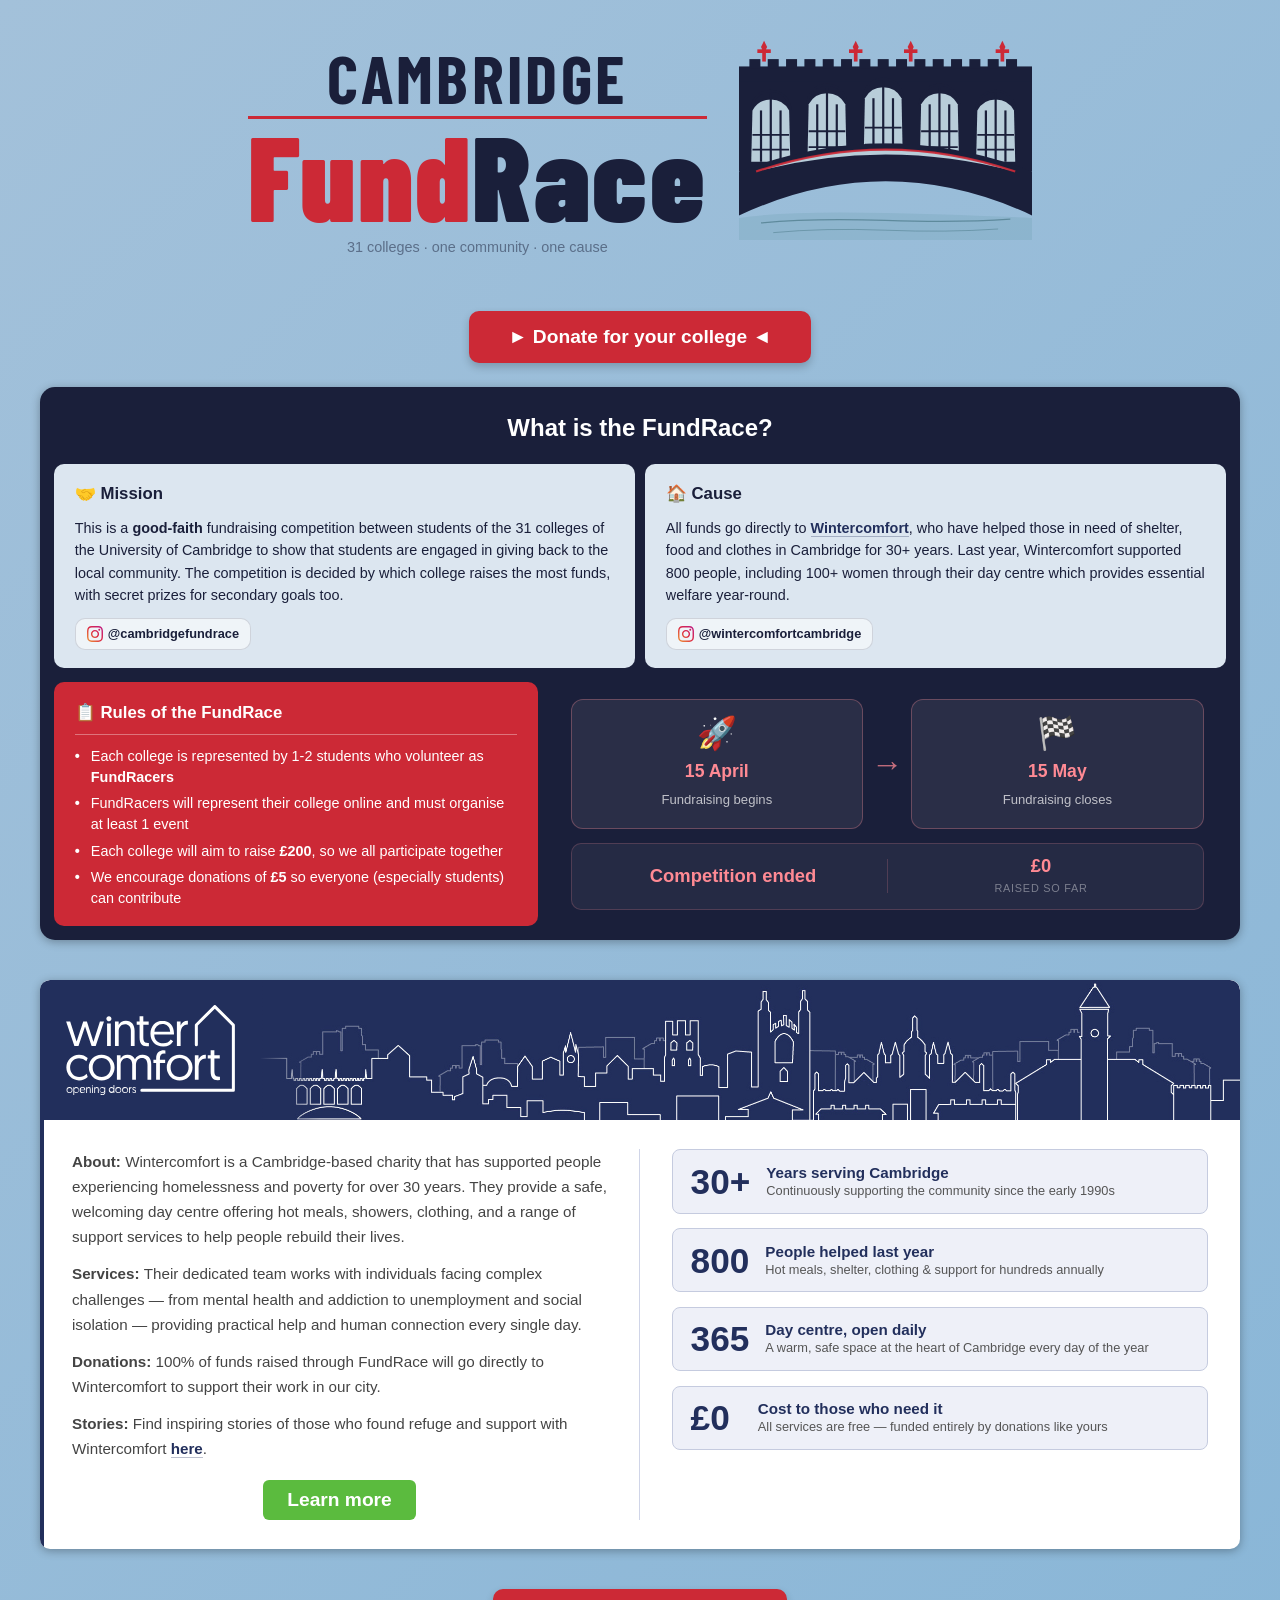
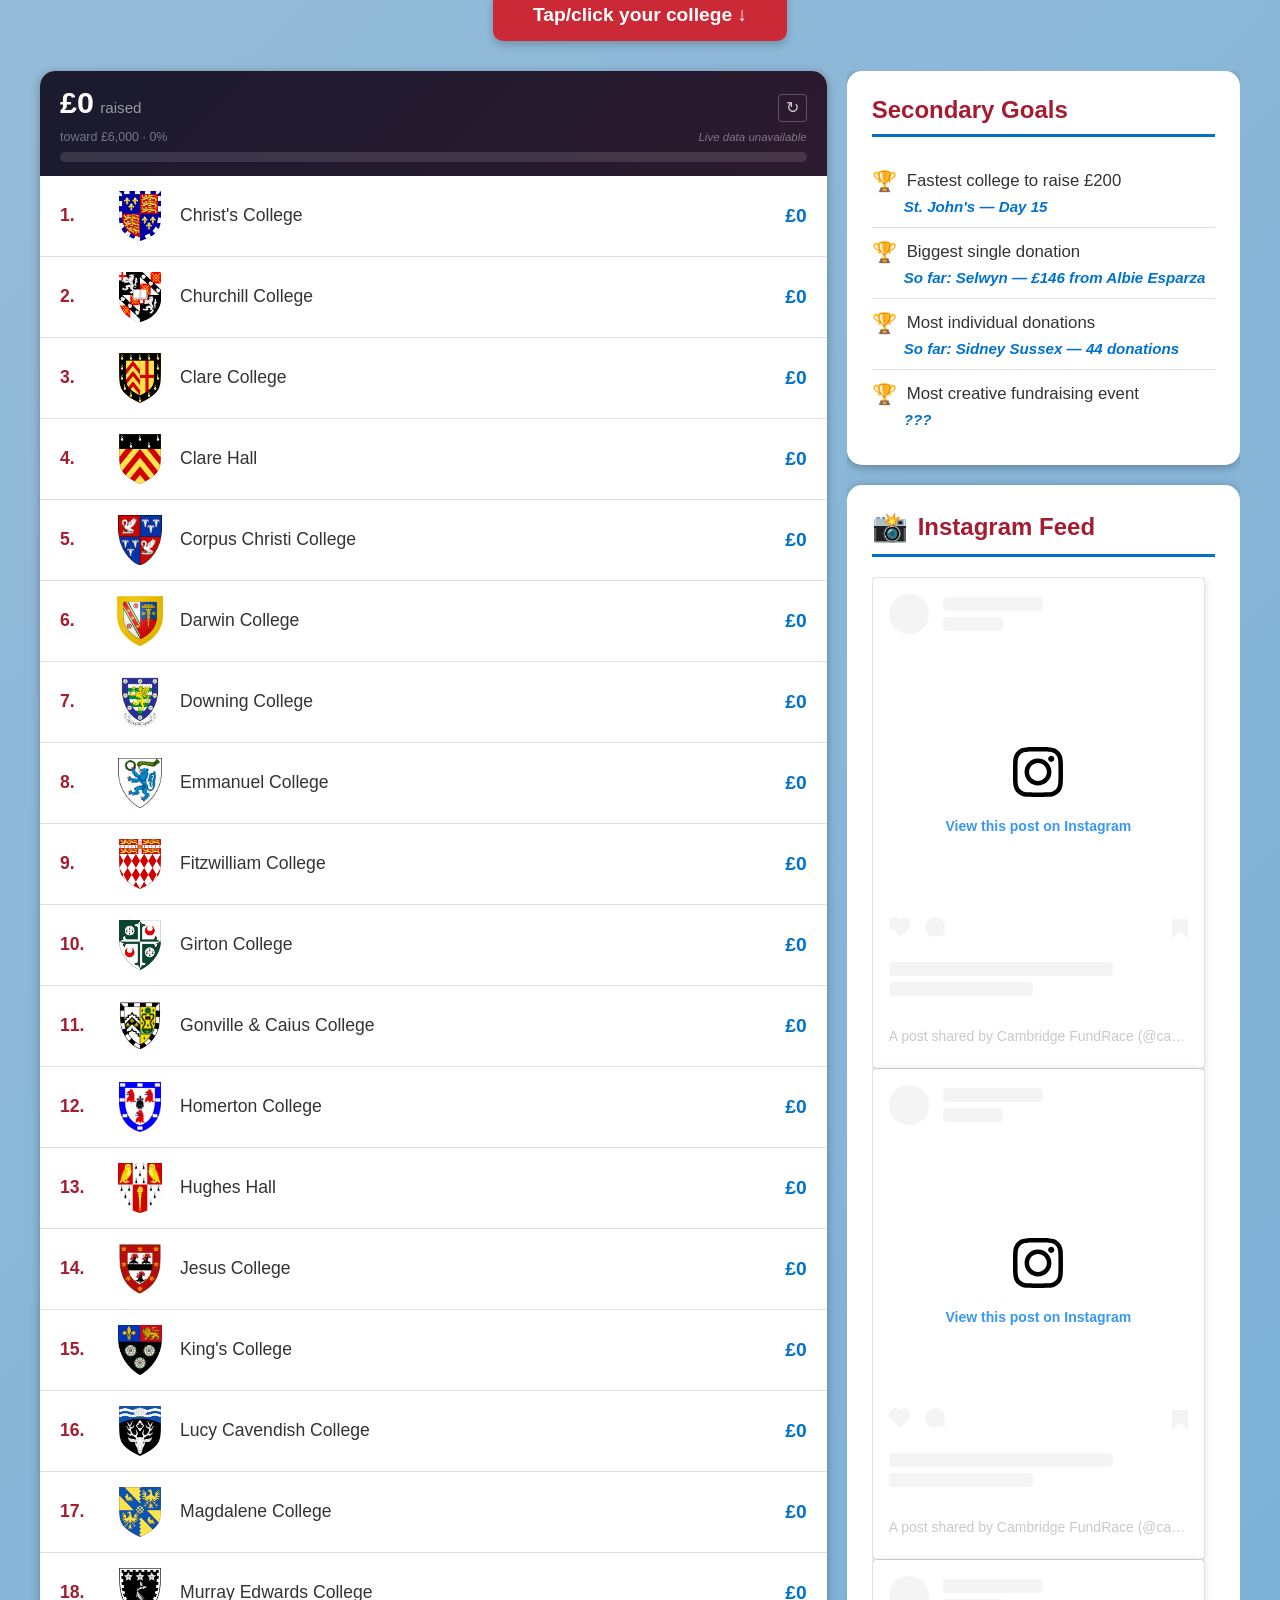
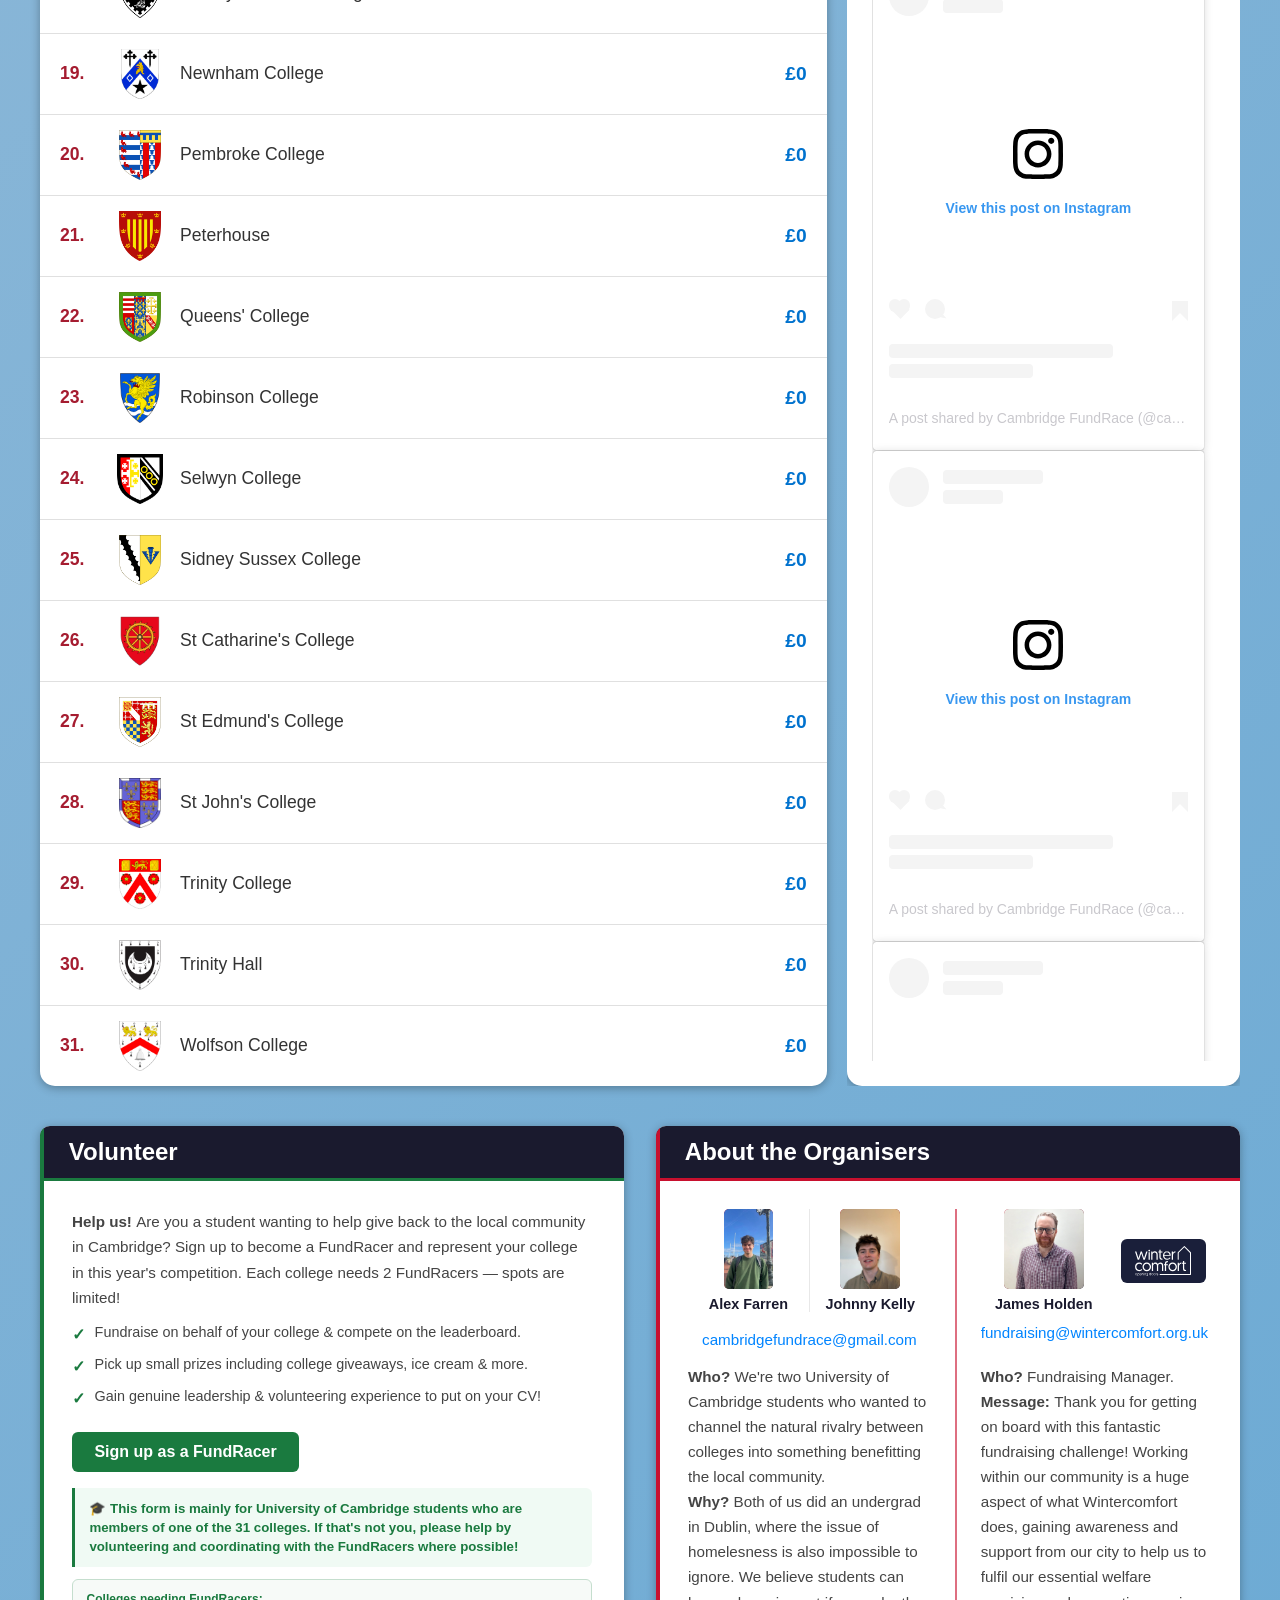
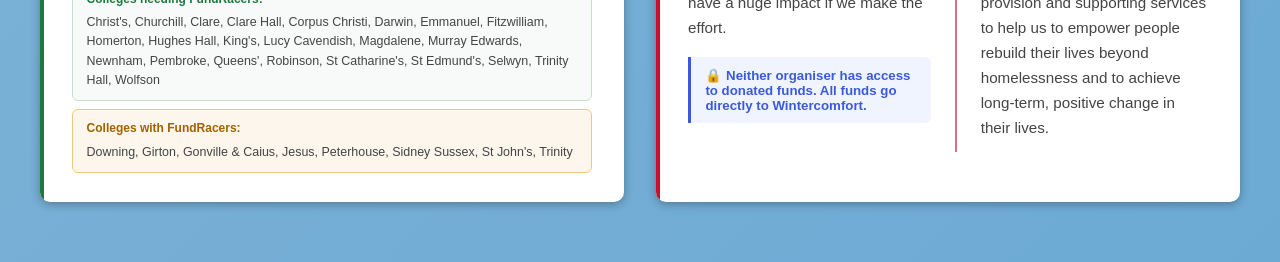
==== commit 46387fc5: "Update prizes" ====
--- a/index.html
+++ b/index.html
@@ -620,11 +620,11 @@
                         </li>
                         <li>
                             <span class="goal-text">Biggest single donation</span>
-                            <span class="prize">Selwyn — £146 from Albie Esparza</span>
+                            <span class="prize">So far: Selwyn — £146 from Albie Esparza</span>
                         </li>
                         <li>
                             <span class="goal-text">Most individual donations</span>
-                            <span class="prize">Sidney Sussex — 44 donations</span>
+                            <span class="prize">So far: Sidney Sussex — 44 donations</span>
                         </li>
                         <li>
                             <span class="goal-text">Most creative fundraising event</span>
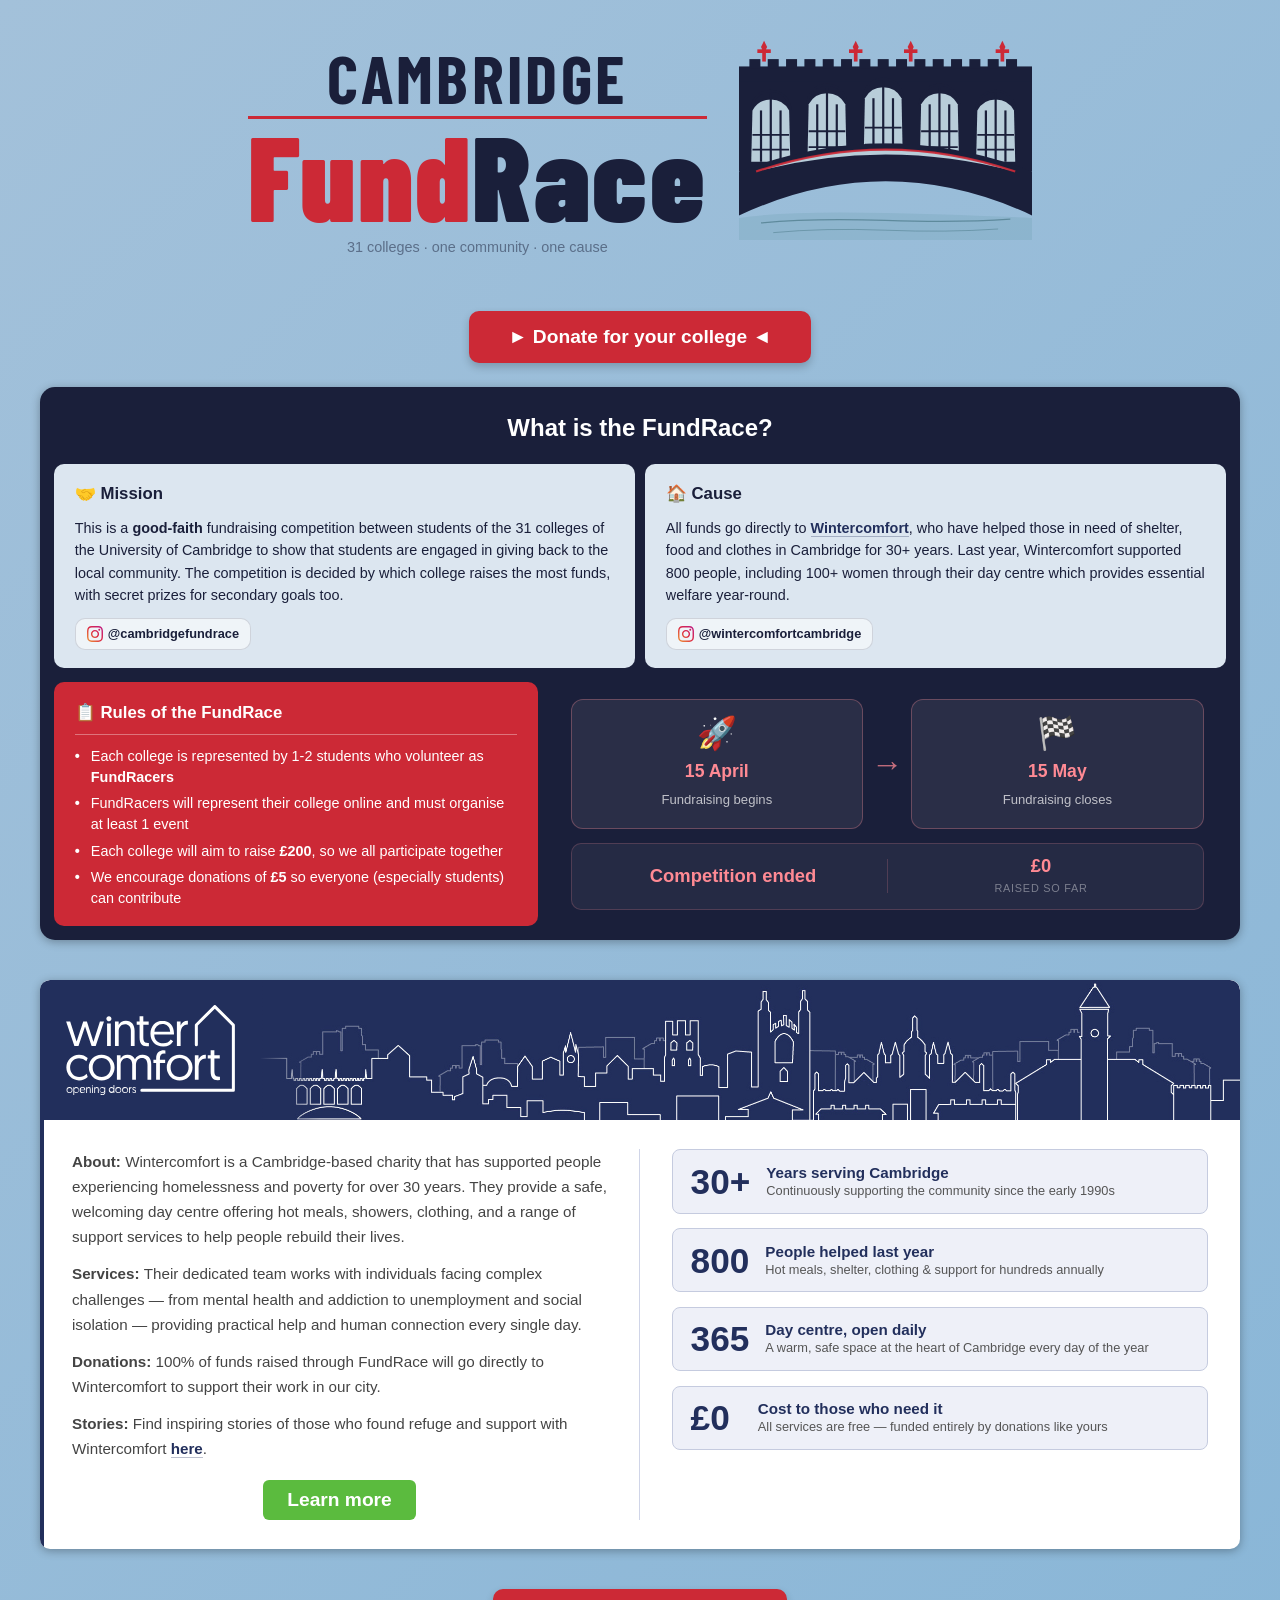
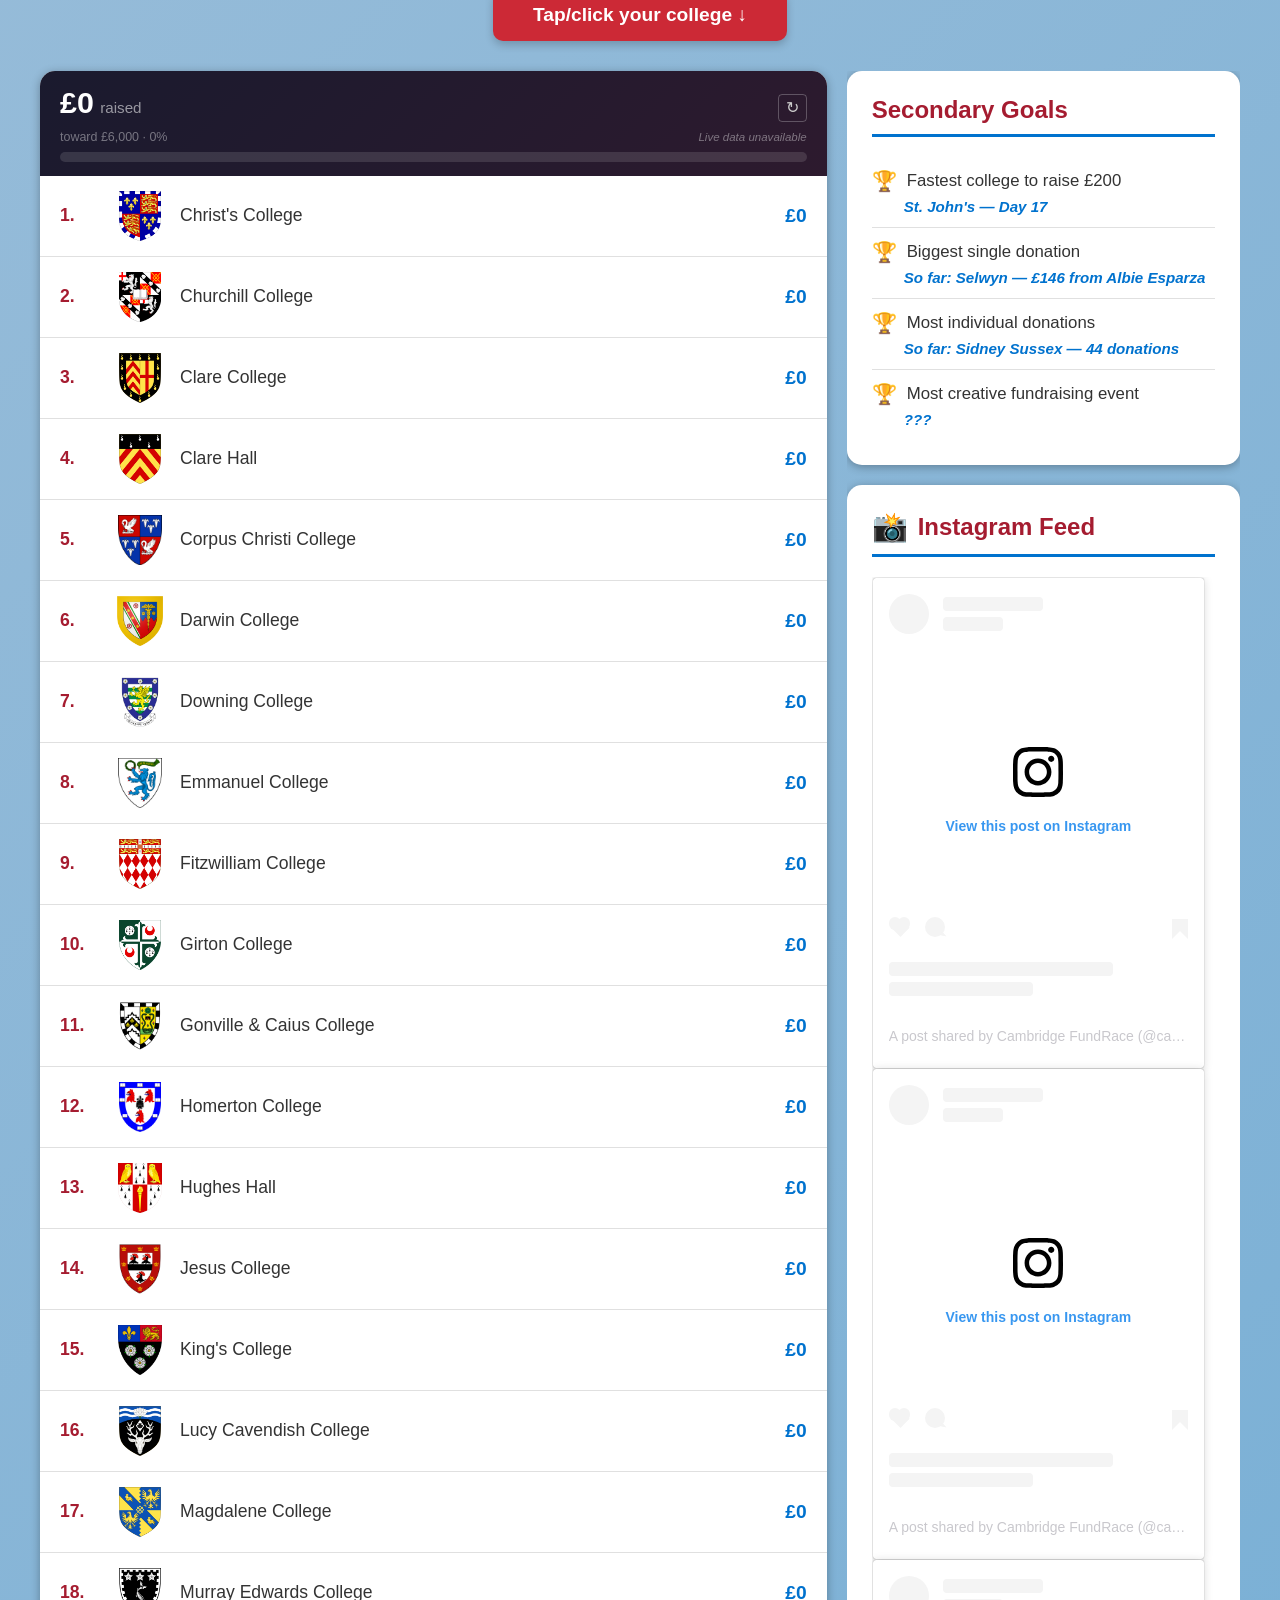
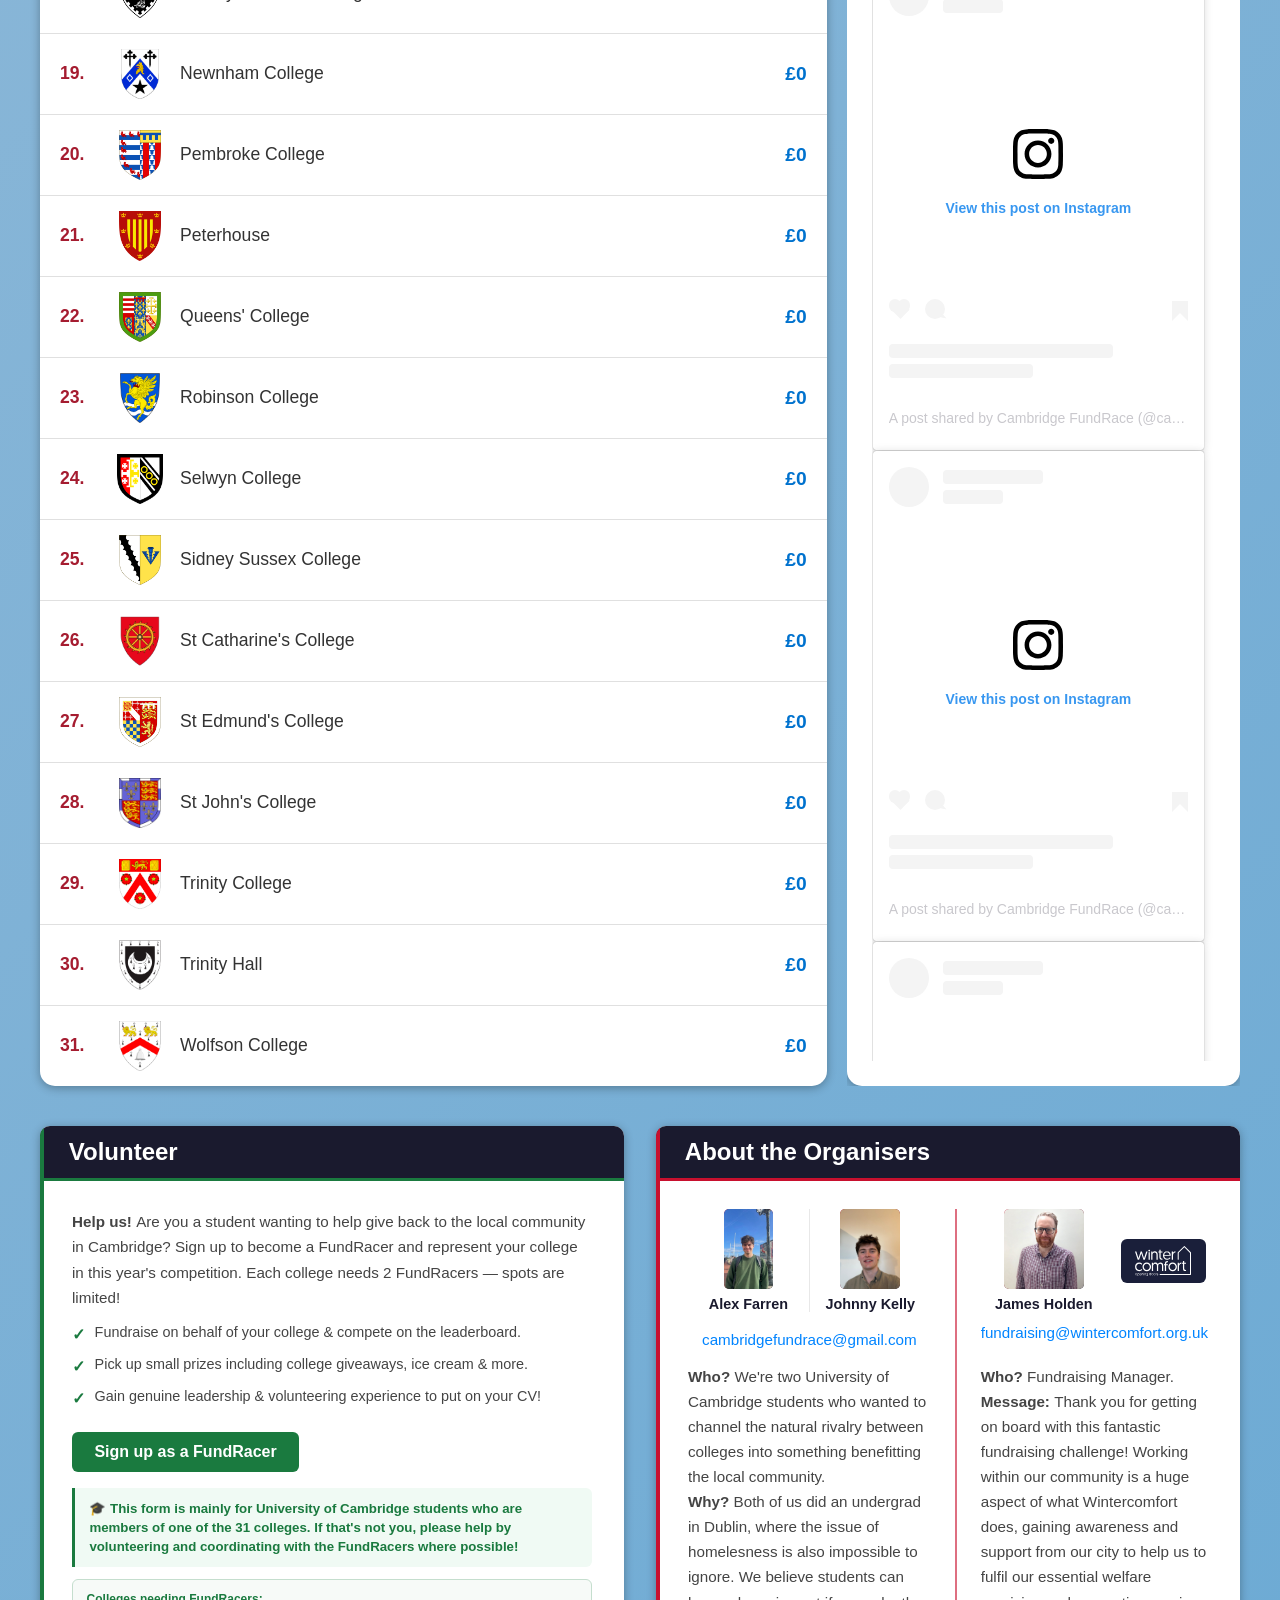
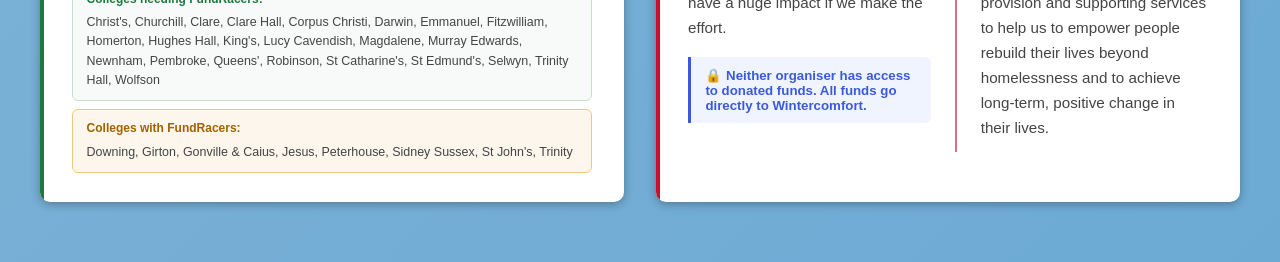
==== commit 2f378707: "Fix day counting" ====
--- a/index.html
+++ b/index.html
@@ -616,7 +616,7 @@
                     <ul>
                         <li>
                             <span class="goal-text">Fastest college to raise £200</span>
-                            <span class="prize">St. John's — Day 15</span>
+                            <span class="prize">St. John's — Day 17</span>
                         </li>
                         <li>
                             <span class="goal-text">Biggest single donation</span>
@@ -1007,7 +1007,7 @@
         const el = document.getElementById('fe-day-counter');
         if (!el) return;
         const start = new Date('2026-04-15T00:00:00');
-        const end   = new Date('2026-05-15T00:00:00');
+        const end   = new Date('2026-05-16T00:00:00');
         const now   = new Date();
         if (now < start) {
             const days = Math.ceil((start - now) / 864e5);
@@ -1016,7 +1016,7 @@
             el.textContent = 'Competition ended';
         } else {
             const day = Math.floor((now - start) / 864e5) + 1;
-            el.textContent = `Day ${day} of 30`;
+            el.textContent = `Day ${day} of 31`;
         }
     }
 
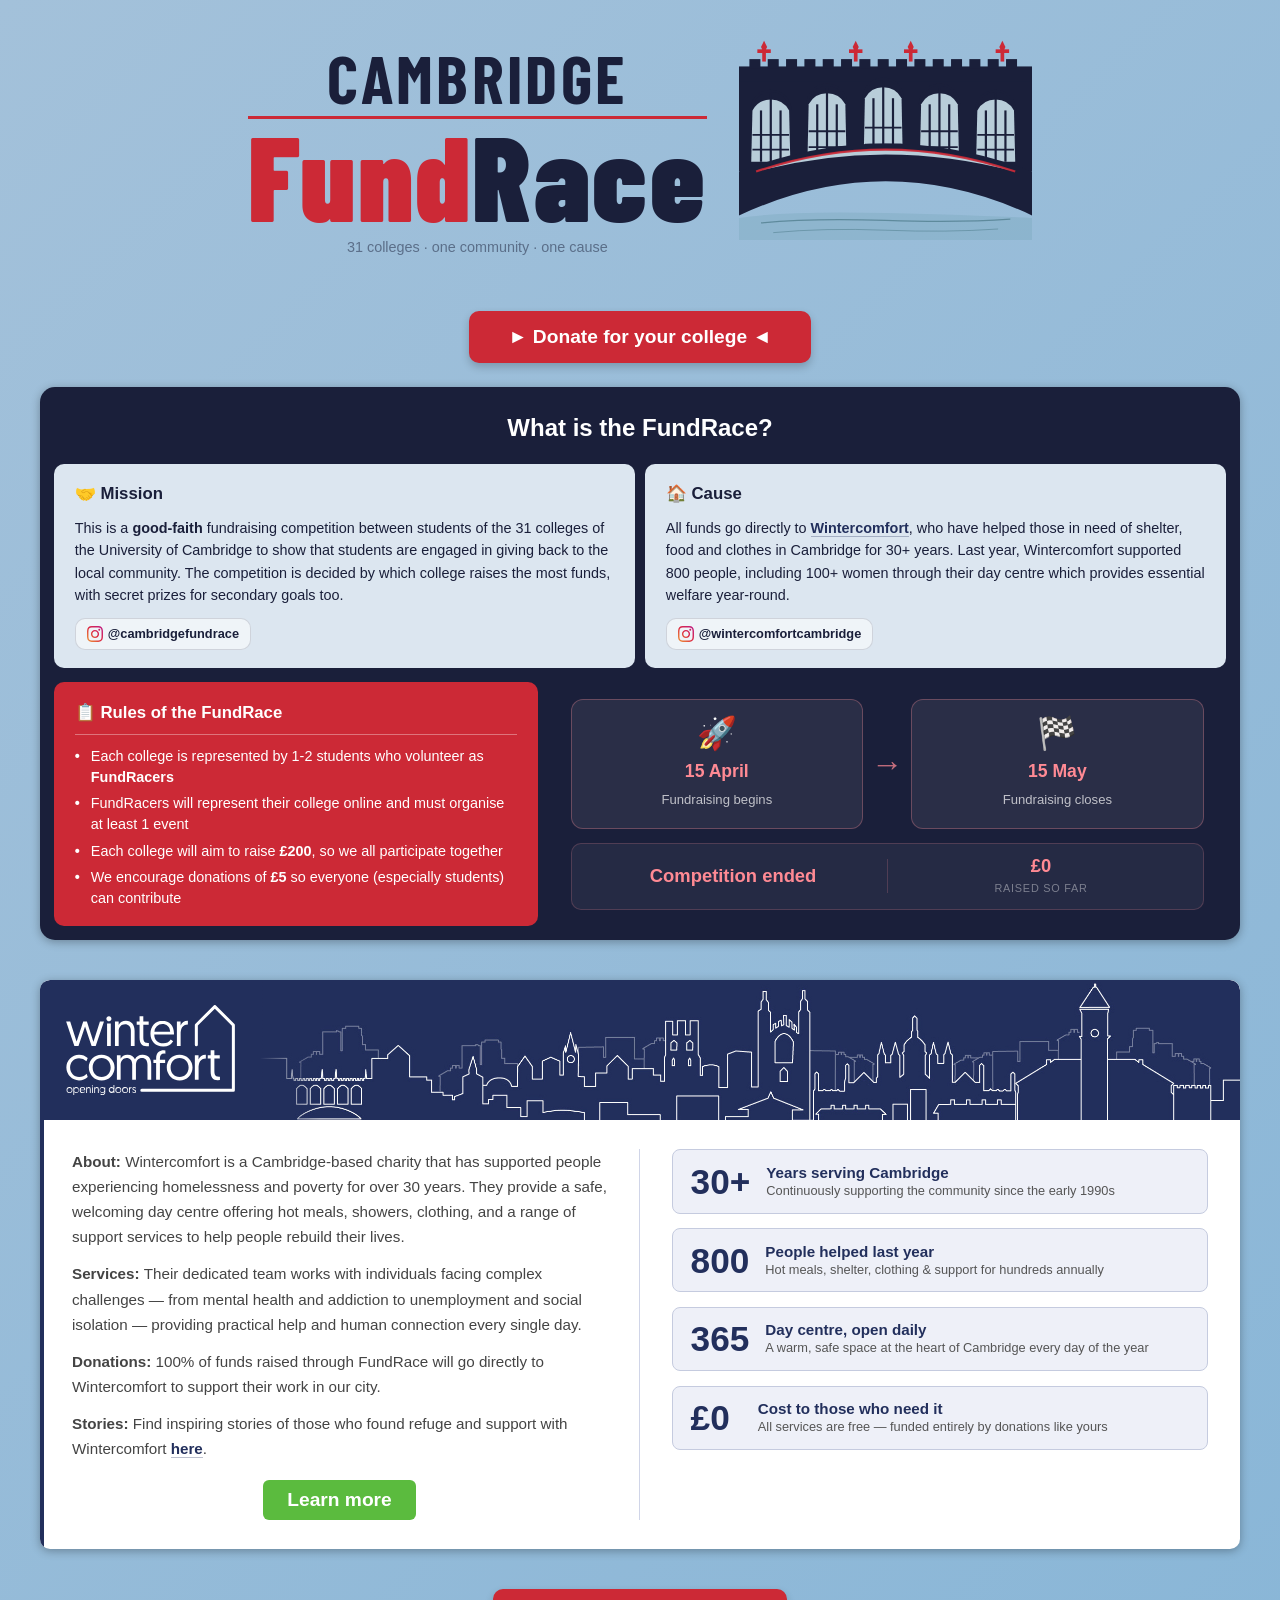
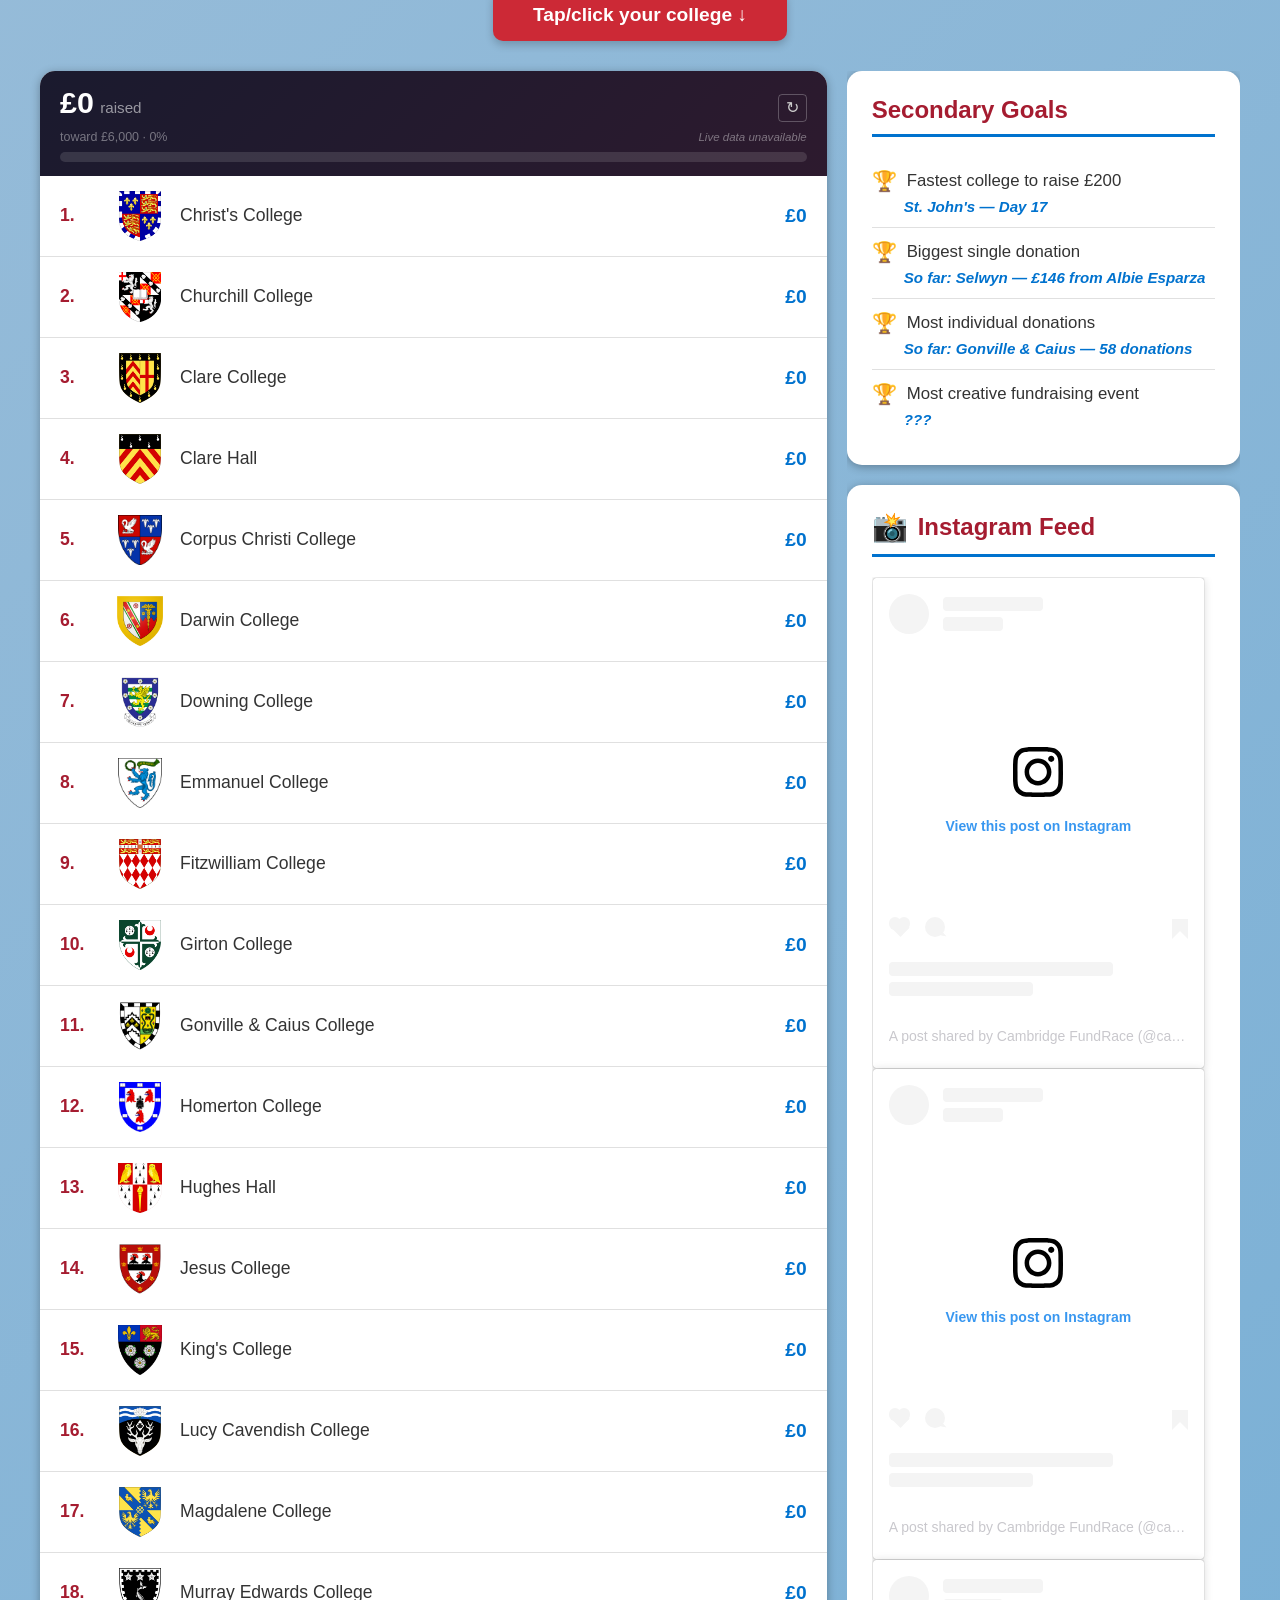
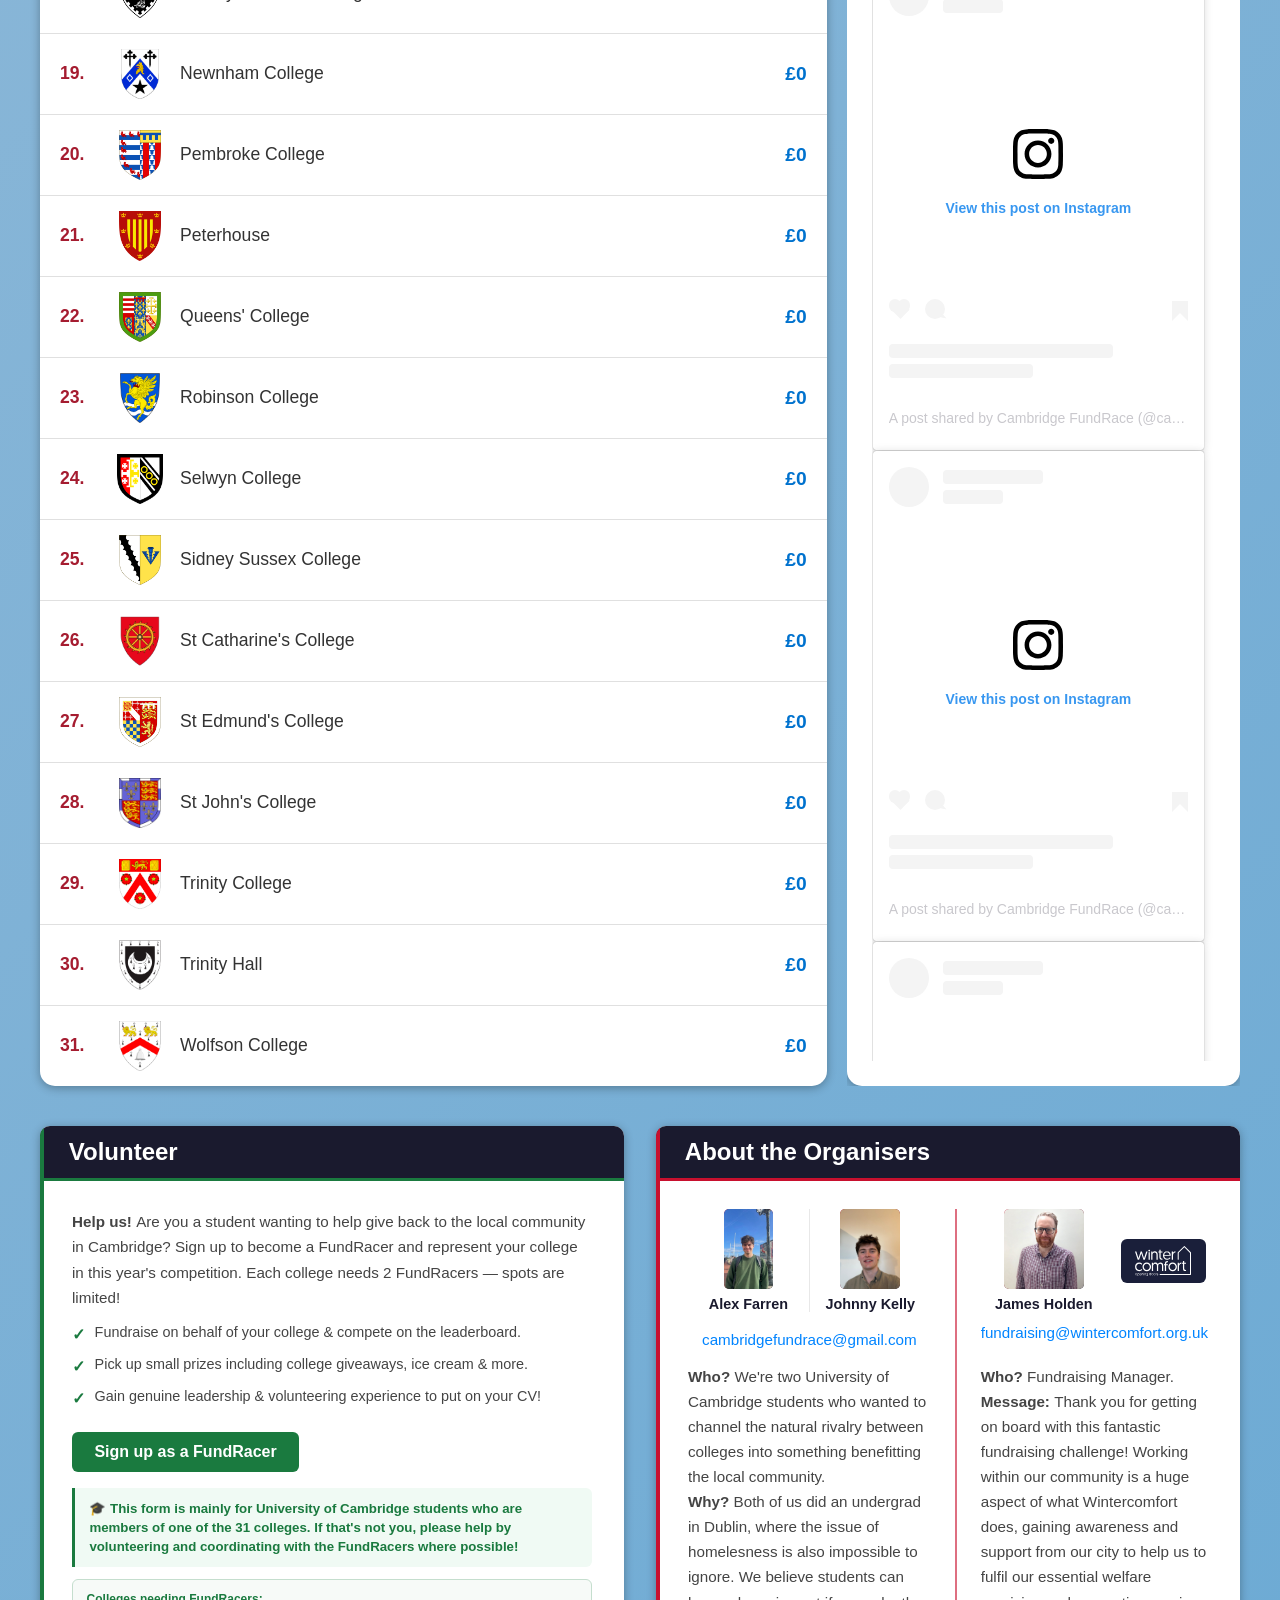
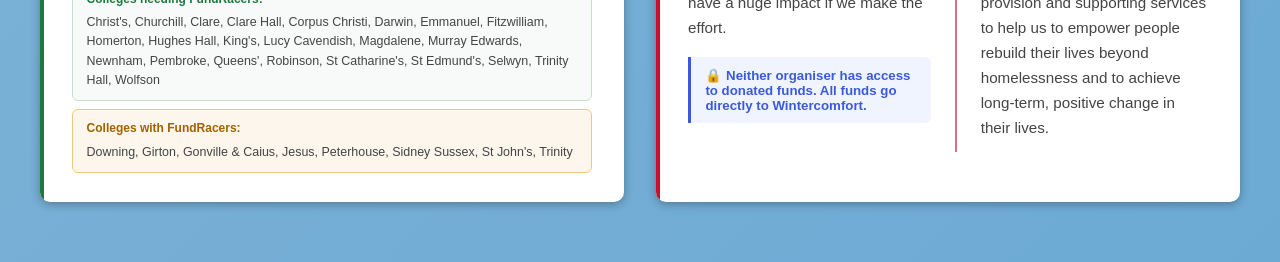
==== commit 2a38cbf7: "Caius most donations" ====
--- a/index.html
+++ b/index.html
@@ -624,7 +624,7 @@
                         </li>
                         <li>
                             <span class="goal-text">Most individual donations</span>
-                            <span class="prize">So far: Sidney Sussex — 44 donations</span>
+                            <span class="prize">So far: Gonville &amp; Caius — 58 donations</span>
                         </li>
                         <li>
                             <span class="goal-text">Most creative fundraising event</span>
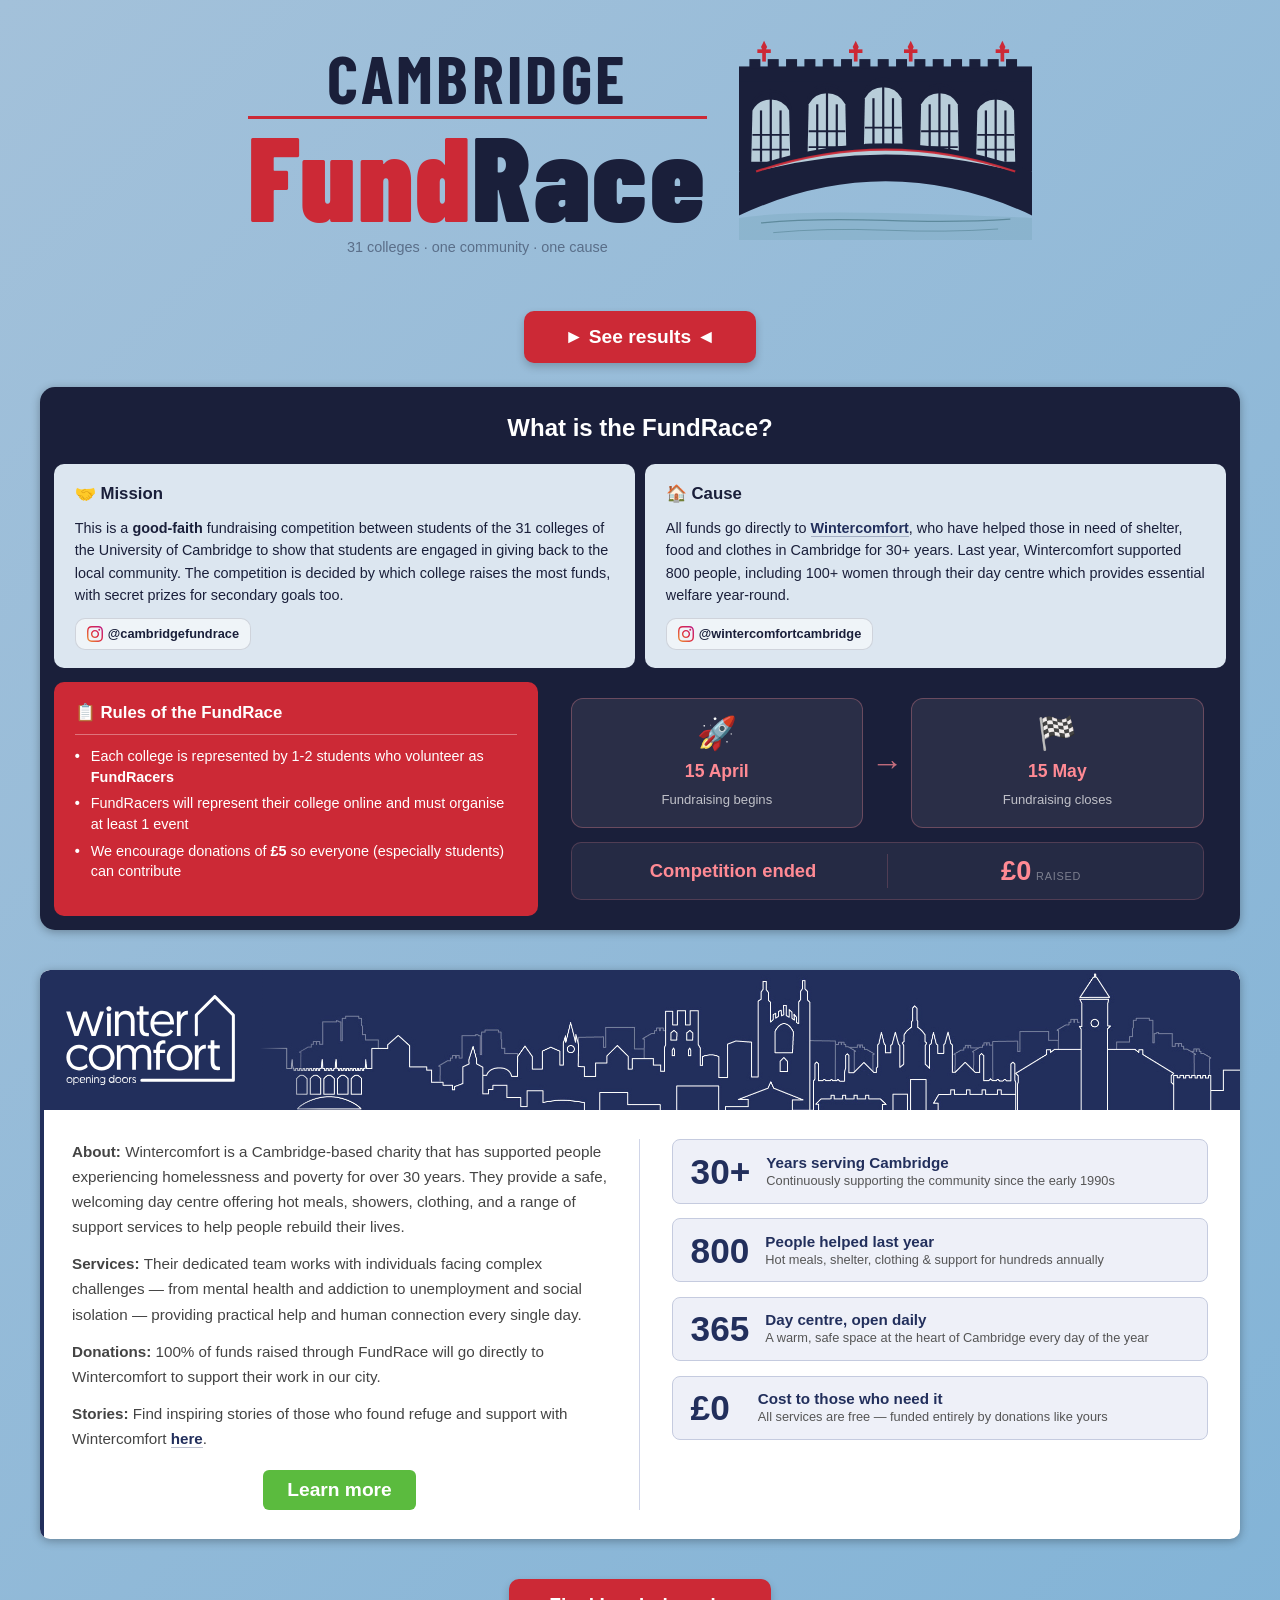
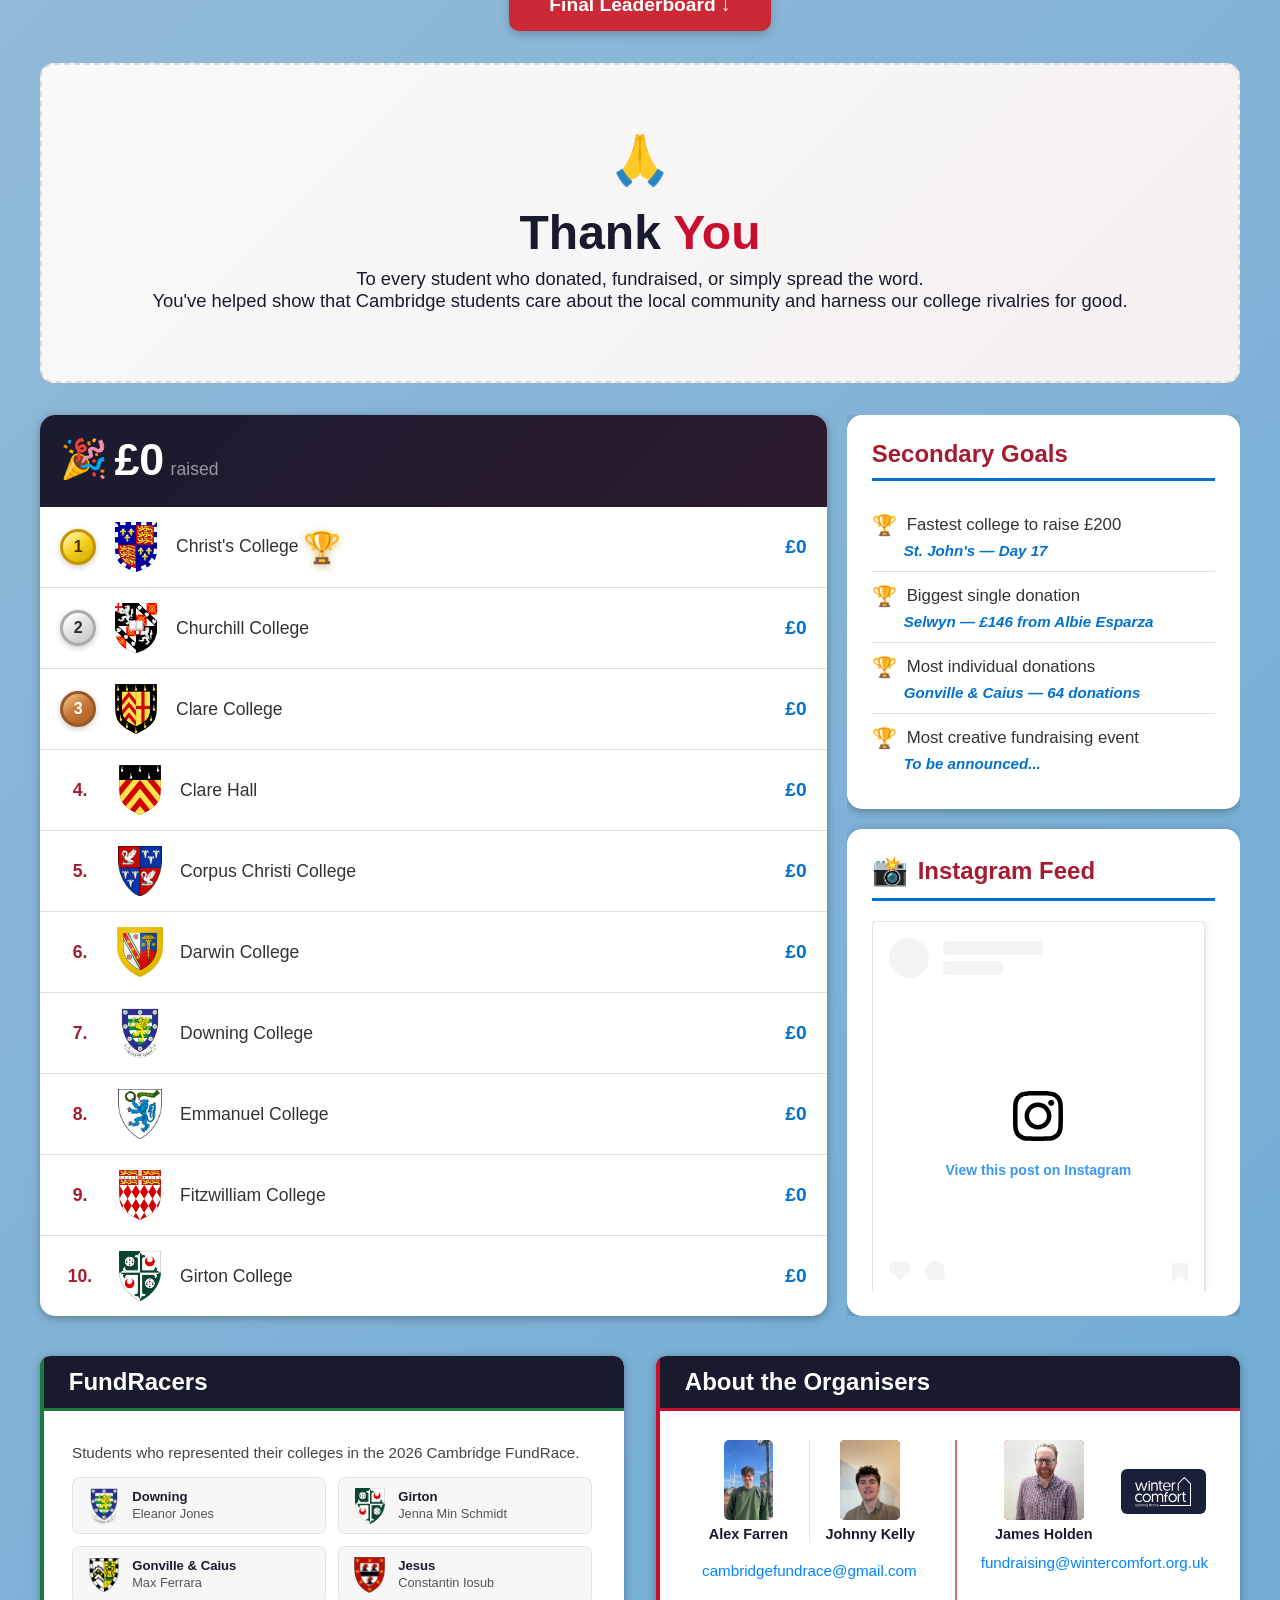
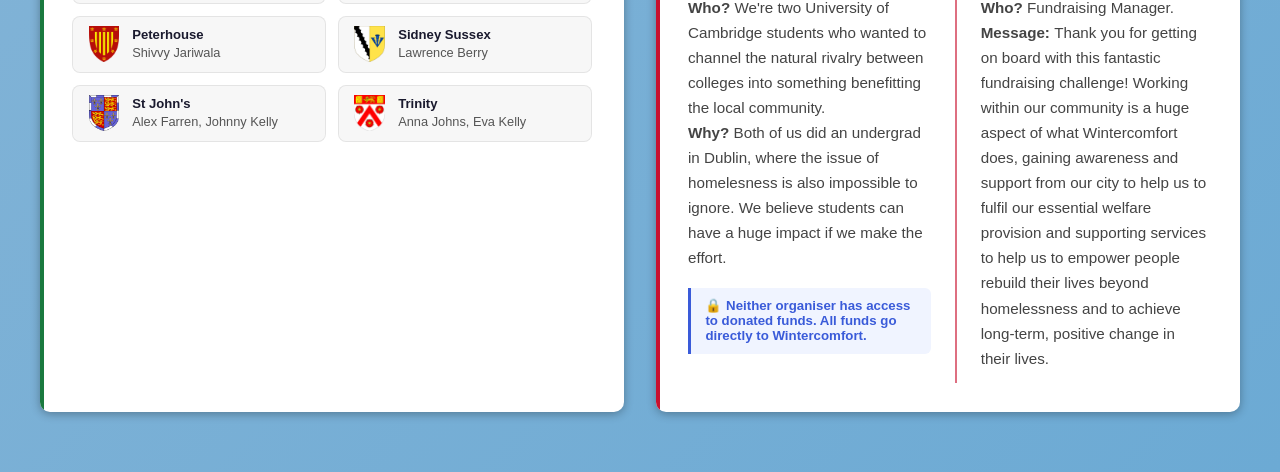
==== commit 1176f63b: "Closing update" ====
--- a/index.html
+++ b/index.html
@@ -15,19 +15,7 @@
     <style>
         /* ── DONATE LIVE (toggle) ── */
         .donate-button { display: block !important; }
-        .coming-soon-block { display: none !important; }
-
-        /* ── DONATE FLOW STYLES ── */
-
-        /* Leaderboard rows are now <a> elements */
-        a.college-item {
-            text-decoration: none;
-            color: inherit;
-            -webkit-tap-highlight-color: rgba(165, 28, 48, 0.08);
-        }
-        a.college-item:active {
-            background: rgba(165, 28, 48, 0.06) !important;
-        }
+        .coming-soon-block { display: flex !important; }
 
         /* ── FUNDRACE EXPLAINER — 2×2 grid revamp ── */
         .description.fe-revamp {
@@ -266,45 +254,18 @@
             margin-bottom: 0.3rem;
         }
 
-        /* Refresh button — lives inside the dark goal banner */
-        .leaderboard-refresh-btn {
-            background: none;
-            border: 1px solid rgba(255,255,255,0.25);
-            border-radius: 4px;
-            color: #ccc;
-            font-size: 1rem;
-            padding: 1px 7px;
-            cursor: pointer;
-            flex-shrink: 0;
-            line-height: 1.5;
-            transition: background 0.15s;
-            margin-left: 8px;
-        }
-        .leaderboard-refresh-btn:hover { background: rgba(255,255,255,0.1); }
-        .leaderboard-refresh-btn:disabled { opacity: 0.35; cursor: default; }
-
         /* Hero amount */
         .goal-hero {
             display: flex;
             align-items: baseline;
             gap: 0.4rem;
         }
-        .goal-raised { font-size: 1.9rem !important; font-weight: 800; color: #fff !important; line-height: 1; }
-        .goal-raised-label { font-size: 0.95rem; color: rgba(255,255,255,0.55); font-weight: 500; }
-        .goal-subtitle {
-            display: flex;
-            justify-content: space-between;
-            align-items: baseline;
-            font-size: 0.78rem;
-            color: rgba(255,255,255,0.4);
-            margin-bottom: 8px;
-            margin-top: 1px;
-        }
-        .goal-status {
-            font-size: 0.72rem;
-            color: rgba(255,255,255,0.4);
-            font-style: italic;
-        }
+        .goal-raised { font-size: 2.8rem !important; font-weight: 800; color: #fff !important; line-height: 1; }
+        .goal-raised-label { font-size: 1.1rem; color: rgba(255,255,255,0.55); font-weight: 500; }
+        .goal-confetti { font-size: 2.4rem; line-height: 1; align-self: center; }
+        #fe-total-raised { font-size: 1.7rem; }
+        .fe-stat--inline { display: flex; align-items: baseline; justify-content: center; gap: 0.3rem; }
+        .name-trophy { font-size: 1.9rem; line-height: 1; filter: drop-shadow(0 2px 4px rgba(180,130,0,0.5)); margin-left: 0.3rem; vertical-align: middle; }
 
         /* Donate button: full-width on mobile, anchored above leaderboard */
         .donate-button + .description { margin-top: 1.5rem; }
@@ -357,6 +318,9 @@
             .instagram-feed { flex: 0 0 auto !important; overflow: visible; }
             .feed-container { max-height: 400px; overflow-y: auto; overflow-x: hidden; }
             .feed-container .instagram-media { max-width: 100% !important; min-width: 0 !important; }
+            .goal-raised { font-size: 1.9rem !important; }
+            .goal-confetti { font-size: 1.7rem; }
+            .donate-button { padding: 12px 30px; font-size: 1em; }
         }
     </style>
 </head>
@@ -466,7 +430,7 @@
 
         <!-- DONATE BUTTON — top of page -->
         <button class="donate-button" onclick="(function(){ const el = document.getElementById('donate-btn-2'); const top = window.scrollY + el.getBoundingClientRect().top - window.innerHeight * 0.1; window.scrollTo({top, behavior:'smooth'}); })()">
-            ► Donate for your college ◄
+            ► See results ◄
         </button>
 
         <!-- DESCRIPTION — 2×2 grid revamp -->
@@ -497,7 +461,6 @@
                     <ul>
                         <li>Each college is represented by 1-2 students who volunteer as <strong>FundRacers</strong></li>
                         <li>FundRacers will represent their college online and must organise at least 1 event</li>
-                        <li>Each college will aim to raise <strong>£200</strong>, so we all participate together</li>
                         <li>We encourage donations of <strong>£5</strong> so everyone (especially students) can contribute</li>
                     </ul>
                 </div>
@@ -523,9 +486,9 @@
                             <div class="fe-stat-value" id="fe-day-counter">—</div>
                         </div>
                         <div class="fe-stat-divider"></div>
-                        <div class="fe-stat">
+                        <div class="fe-stat fe-stat--inline">
                             <div class="fe-stat-value" id="fe-total-raised">£—</div>
-                            <div class="fe-stat-label">raised so far</div>
+                            <div class="fe-stat-label">raised</div>
                         </div>
                     </div>
                 </div>
@@ -592,15 +555,14 @@
 
         <!-- DONATE BUTTON — scrolls to leaderboard -->
         <button id="donate-btn-2" class="donate-button" onclick="document.getElementById('leaderboard-section').scrollIntoView({behavior:'smooth'})">
-            Tap/click your college ↓
+            Final Leaderboard ↓
         </button>
 
-        <!-- COMING SOON (hidden in this test file) -->
+        <!-- THANK YOU BLOCK -->
         <div class="coming-soon-block">
-            <div class="cs-flag">🏁</div>
-            <h2>Coming <span>Soon</span></h2>
-            <p>The donation link will go live when the FundRace starts.</p>
-            <div class="cs-date">April 2026</div>
+            <div class="cs-flag">🙏</div>
+            <h2>Thank <span>You</span></h2>
+            <p>To every student who donated, fundraised, or simply spread the word.<br>You've helped show that Cambridge students care about the local community and harness our college rivalries for good.</p>
         </div>
 
         <!-- MAIN CONTENT: leaderboard + prizes + feed -->
@@ -620,15 +582,15 @@
                         </li>
                         <li>
                             <span class="goal-text">Biggest single donation</span>
-                            <span class="prize">So far: Selwyn — £146 from Albie Esparza</span>
+                            <span class="prize">Selwyn — £146 from Albie Esparza</span>
                         </li>
                         <li>
                             <span class="goal-text">Most individual donations</span>
-                            <span class="prize">So far: Gonville &amp; Caius — 58 donations</span>
+                            <span class="prize">Gonville &amp; Caius — 64 donations</span>
                         </li>
                         <li>
                             <span class="goal-text">Most creative fundraising event</span>
-                            <span class="prize">???</span>
+                            <span class="prize">To be announced...</span>
                         </li>
                         <!-- <li>
                             <span class="goal-text">Best social media engagement</span>
@@ -653,29 +615,22 @@
         <!-- BOTTOM SPLIT: Help Us + Organisers -->
         <div class="bottom-split">
 
-            <!-- HELP US / SIGN UP -->
+            <!-- FUNDRACERS -->
             <div class="about-card signup-card">
                 <div class="card-heading-banner">
-                    <h2 class="section-heading">Volunteer</h2>
+                    <h2 class="section-heading">FundRacers</h2>
                 </div>
                 <div class="about-card-body">
-                <p class="signup-intro"><b>Help us! </b>Are you a student wanting to help give back to the local community in Cambridge? Sign up to become a FundRacer and represent your college in this year's competition. Each college needs 2 FundRacers — spots are limited!</p>
-                <ul class="signup-perks">
-                    <li>Fundraise on behalf of your college &amp; compete on the leaderboard.</li>
-                    <li>Pick up small prizes including college giveaways, ice cream &amp; more.</li>
-                    <li>Gain genuine leadership &amp; volunteering experience to put on your CV!</li>
-                </ul>
-                <a href="https://forms.gle/9st82FtN87EXfU6T7" target="_blank" rel="noopener"><button class="signup-btn">Sign up as a FundRacer</button></a>
-                <div class="signup-notice">
-                    🎓 This form is mainly for University of Cambridge students who are members of one of the 31 colleges. If that's not you, please help by volunteering and coordinating with the FundRacers where possible!
-                </div>
-                <div class="colleges-needed">
-                    <span class="colleges-needed-label">Colleges needing FundRacers:</span>
-                    Christ's, Churchill, Clare, Clare Hall, Corpus Christi, Darwin, Emmanuel, Fitzwilliam, Homerton, Hughes Hall, King's, Lucy Cavendish, Magdalene, Murray Edwards, Newnham, Pembroke, Queens', Robinson, St Catharine's, St Edmund's, Selwyn, Trinity Hall, Wolfson
-                </div>
-                <div class="colleges-full">
-                    <span class="colleges-full-label">Colleges with FundRacers:</span>
-                    Downing, Girton, Gonville &amp; Caius, Jesus, Peterhouse, Sidney Sussex, St John's, Trinity
+                <p class="signup-intro">Students who represented their colleges in the 2026 Cambridge FundRace.</p>
+                <div class="fundracer-grid">
+                    <div class="fundracer-entry"><img class="fundracer-crest" src="Images/logos/DOW.png" alt="Downing"><div class="fundracer-info"><div class="fundracer-college">Downing</div><div class="fundracer-names">Eleanor Jones</div></div></div>
+                    <div class="fundracer-entry"><img class="fundracer-crest" src="Images/logos/GIR.png" alt="Girton"><div class="fundracer-info"><div class="fundracer-college">Girton</div><div class="fundracer-names">Jenna Min Schmidt</div></div></div>
+                    <div class="fundracer-entry"><img class="fundracer-crest" src="Images/logos/CAI.png" alt="Gonville &amp; Caius"><div class="fundracer-info"><div class="fundracer-college">Gonville &amp; Caius</div><div class="fundracer-names">Max Ferrara</div></div></div>
+                    <div class="fundracer-entry"><img class="fundracer-crest" src="Images/logos/JES.png" alt="Jesus"><div class="fundracer-info"><div class="fundracer-college">Jesus</div><div class="fundracer-names">Constantin Iosub</div></div></div>
+                    <div class="fundracer-entry"><img class="fundracer-crest" src="Images/logos/PET.png" alt="Peterhouse"><div class="fundracer-info"><div class="fundracer-college">Peterhouse</div><div class="fundracer-names">Shivvy Jariwala</div></div></div>
+                    <div class="fundracer-entry"><img class="fundracer-crest" src="Images/logos/SID.png" alt="Sidney Sussex"><div class="fundracer-info"><div class="fundracer-college">Sidney Sussex</div><div class="fundracer-names">Lawrence Berry</div></div></div>
+                    <div class="fundracer-entry"><img class="fundracer-crest" src="Images/logos/JN.png" alt="St John's"><div class="fundracer-info"><div class="fundracer-college">St John's</div><div class="fundracer-names">Alex Farren, Johnny Kelly</div></div></div>
+                    <div class="fundracer-entry"><img class="fundracer-crest" src="Images/logos/T.png" alt="Trinity"><div class="fundracer-info"><div class="fundracer-college">Trinity</div><div class="fundracer-names">Anna Johns, Eva Kelly</div></div></div>
                 </div>
                 </div><!-- /.about-card-body -->
             </div>
@@ -876,103 +831,107 @@
         { college: "Wolfson College",          raised_funds: 0 },
     ];
 
-    function loadLeaderboard(statusText = 'Tap your college to donate on JustGiving') {
+    function loadLeaderboard(statusText = '') {
         const data = FUNDS_DATA;
         data.sort((a, b) => b.raised_funds - a.raised_funds);
-
         const totalRaised = data.reduce((sum, c) => sum + c.raised_funds, 0);
-
-        // Update live stats bar
         const totalEl = document.getElementById('fe-total-raised');
         if (totalEl) totalEl.textContent = '£' + totalRaised.toLocaleString();
-
         const leaderboard = document.querySelector('.leaderboard');
         leaderboard.innerHTML = '';
 
-        // ── OVERALL GOAL BANNER (includes refresh button + status) ──────
-        const overallPct = Math.min((totalRaised / OVERALL_GOAL) * 100, 100);
+        // Goal banner (no progress bar, no refresh button)
         const goalBanner = document.createElement('div');
         goalBanner.className = 'goal-banner';
         goalBanner.innerHTML = `
             <div class="goal-banner-top">
                 <div class="goal-hero">
+                    <span class="goal-confetti">🎉</span>
                     <span class="goal-raised">£${totalRaised.toLocaleString()}</span>
                     <span class="goal-raised-label">raised</span>
                 </div>
-                <button class="leaderboard-refresh-btn" title="Refresh live totals">↻</button>
-            </div>
-            <div class="goal-subtitle">
-                <span>${overallPct >= 100 ? '🏁 Goal reached!' : 'toward £' + OVERALL_GOAL.toLocaleString() + ' · ' + Math.round(overallPct) + '%'}</span>
-                <span class="goal-status">${statusText}</span>
-            </div>
-            <div class="goal-track">
-                <div class="goal-fill" style="width: ${overallPct}%"></div>
             </div>
         `;
-        goalBanner.querySelector('.leaderboard-refresh-btn').onclick =
-            (e) => { e.preventDefault(); triggerRefresh(); };
         leaderboard.appendChild(goalBanner);
 
-        // ── COLLEGE ROWS ─────────────────────────────────────────────────
-        data.forEach((college, index) => {
+        // Top 10 rows (div, not <a>)
+        const topAmount = data[0]?.raised_funds || 0;
+        data.slice(0, 10).forEach((college, index) => {
             const rank = index + 1;
             const amount = college.raised_funds;
             const abbrev = getCollegeAbbrev(college.college);
-            const donateId = JUSTGIVING_ID_MAP[college.college] || abbrev.toLowerCase();
-
             let itemClass = 'college-item';
             if (rank === 1) itemClass += ' top-1';
-            else if (rank <= 5) itemClass += ' top-5';
-
-            // Row is an <a> element — the whole row is the tap target
-            const item = document.createElement('a');
+            else if (rank === 2) itemClass += ' top-2';
+            else if (rank === 3) itemClass += ' top-3';
+            const item = document.createElement('div');
             item.className = itemClass;
-            item.href = 'https://www.justgiving.com/page/fundrace-' + donateId;
-            item.target = '_blank';
-            item.rel = 'noopener';
-
-            const collegePct = Math.min((amount / COLLEGE_GOAL) * 100, 100);
+            const collegePct = topAmount > 0 ? (amount / topAmount) * 100 : 0;
             item.style.setProperty('--bar-pct', `${collegePct}%`);
-
             const logoDiv = document.createElement('div');
             logoDiv.className = 'logo';
-
             const logoImg = document.createElement('img');
             logoImg.src = `Images/logos/${abbrev}.png`;
             logoImg.alt = college.college;
             logoImg.style.width = '100%';
             logoImg.style.height = '100%';
             logoImg.style.objectFit = 'contain';
-            logoImg.onerror = function() {
-                logoDiv.textContent = abbrev;
-                logoImg.remove();
-            };
+            logoImg.onerror = function() { logoDiv.textContent = abbrev; logoImg.remove(); };
             logoDiv.appendChild(logoImg);
-
             const rankDiv = document.createElement('div');
             rankDiv.className = 'rank';
-            rankDiv.textContent = `${rank}.`;
-
+            rankDiv.textContent = rank <= 3 ? `${rank}` : `${rank}.`;
             const middleDiv = document.createElement('div');
             middleDiv.className = 'college-middle';
-
             const nameDiv = document.createElement('div');
             nameDiv.className = 'college-name';
             nameDiv.textContent = college.college;
-
+            if (rank === 1) {
+                const trophy = document.createElement('span');
+                trophy.className = 'name-trophy';
+                trophy.textContent = '🏆';
+                nameDiv.appendChild(trophy);
+            }
             middleDiv.appendChild(nameDiv);
-
             const amountDiv = document.createElement('div');
             amountDiv.className = 'amount';
             amountDiv.textContent = `£${amount.toLocaleString()}`;
-
             item.appendChild(rankDiv);
             item.appendChild(logoDiv);
             item.appendChild(middleDiv);
             item.appendChild(amountDiv);
-
             leaderboard.appendChild(item);
         });
+
+        // 11+ aggregate row
+        const remainder = data.slice(10).filter(c => c.raised_funds > 0);
+        if (remainder.length > 0) {
+            const remainderTotal = remainder.reduce((sum, c) => sum + c.raised_funds, 0);
+            const row = document.createElement('div');
+            row.className = 'college-item remainder-row';
+            const rankDiv = document.createElement('div');
+            rankDiv.className = 'rank';
+            rankDiv.textContent = '11+';
+            const crestsDiv = document.createElement('div');
+            crestsDiv.className = 'remainder-crests';
+            remainder.forEach(college => {
+                const abbrev = getCollegeAbbrev(college.college);
+                const img = document.createElement('img');
+                img.src = `Images/logos/${abbrev}.png`;
+                img.alt = college.college;
+                img.title = college.college;
+                img.className = 'remainder-crest';
+                img.onerror = function() { this.remove(); };
+                crestsDiv.appendChild(img);
+            });
+            const amountDiv = document.createElement('div');
+            amountDiv.className = 'amount';
+            amountDiv.textContent = `£${remainderTotal.toLocaleString()}`;
+            row.appendChild(rankDiv);
+            row.appendChild(crestsDiv);
+            row.appendChild(amountDiv);
+            leaderboard.appendChild(row);
+        }
     }
 
     const REFRESH_INTERVAL_MS = 5 * 60 * 1000; // auto-refresh every 5 minutes
@@ -982,10 +941,7 @@
         if (refreshing) return;
         refreshing = true;
 
-        // Disable the button and show loading state in the goal banner
-        const btn = document.querySelector('.leaderboard-refresh-btn');
         const span = document.querySelector('.goal-status');
-        if (btn)  { btn.disabled = true; btn.textContent = '…'; }
         if (span) span.textContent = '⏳ Updating...';
 
         try {
--- a/fundrace.css
+++ b/fundrace.css
@@ -105,10 +105,6 @@
     transition: background-color 0.2s;
 }
 
-.college-item:hover {
-    background-color: #f5f5f5;
-}
-
 .college-item:last-child {
     border-bottom: none;
 }
@@ -221,36 +217,8 @@
     padding-left: 32px;
 }
 
-.donate-button {
-    display: block;
-    width: fit-content;
-    margin: 20px auto 0;
-    padding: 15px 40px;
-    background: #0072CE;
-    color: white;
-    text-decoration: none;
-    font-size: 1.2em;
-    font-weight: bold;
-    border-radius: 10px;
-    box-shadow: 0 4px 8px rgba(0,0,0,0.2);
-    transition: all 0.3s ease;
-    border: none;
-    cursor: pointer;
-}
-
-.donate-button:hover {
-    background: #005BA8;
-    box-shadow: 0 6px 12px rgba(0,0,0,0.3);
-    transform: translateY(-2px);
-}
-
-.donate-button:active {
-    transform: translateY(0);
-    box-shadow: 0 2px 4px rgba(0,0,0,0.2);
-}
-
 .instagram-feed {
-    flex: 1 1 auto;
+    flex: 1 1 0;
     background: white;
     border-radius: 15px;
     box-shadow: 0 2px 10px rgba(0,0,0,0.3);
@@ -322,6 +290,7 @@
     color: #A51C30;
     min-width: 40px;
     font-size: 1.1em;
+    text-align: center;
 }
 
 .logo {
@@ -370,11 +339,6 @@
         font-size: 0.95em;
     }
 
-    .donate-button {
-        padding: 12px 30px;
-        font-size: 1em;
-    }
-
     .content-wrapper {
         flex-direction: column;
         gap: 15px;
@@ -460,9 +424,6 @@
         font-size: 0.95em;
     }
 
-    .feed-container {
-        max-height: 300px;
-    }
 }
 
 /* Extra small mobile devices */
@@ -523,7 +484,7 @@
 }
 /* ── OVERALL GOAL BANNER ────────────────────────────────── */
 .goal-banner {
-    padding: 16px 20px 14px;
+    padding: 22px 20px 18px;
     background: linear-gradient(135deg, #1a1a2e 0%, #2d1a2e 100%);
     border-radius: 0;
 }
@@ -541,11 +502,6 @@
 .goal-amounts {
     font-size: 0.95rem;
     color: #ccc;
-}
-.goal-raised {
-    font-weight: 800;
-    font-size: 1.15rem;
-    color: #fff;
 }
 .goal-sep {
     color: #666;
@@ -611,11 +567,34 @@
 
 /* Tint colours per row type */
 .college-item.top-1::after {
-    background: rgba(165, 28, 48, 0.18);
-}
-.college-item.top-5::after {
-    background: rgba(0, 0, 0, 0.08);
-}
+    background: linear-gradient(135deg, rgba(255,220,0,0.38) 0%, rgba(255,255,180,0.20) 42%, rgba(255,205,0,0.33) 58%, rgba(210,160,0,0.30) 100%);
+}
+.college-item.top-2::after {
+    background: linear-gradient(135deg, rgba(185,185,185,0.42) 0%, rgba(255,255,255,0.20) 42%, rgba(170,170,170,0.36) 58%, rgba(140,140,140,0.32) 100%);
+}
+.college-item.top-3::after {
+    background: linear-gradient(135deg, rgba(210,130,50,0.38) 0%, rgba(255,200,120,0.18) 42%, rgba(180,100,30,0.34) 58%, rgba(145,75,15,0.30) 100%);
+}
+
+/* Medal badge circles for top 3 ranks */
+.college-item.top-1 .rank,
+.college-item.top-2 .rank,
+.college-item.top-3 .rank {
+    width: 36px; height: 36px; min-width: 36px; border-radius: 50%;
+    display: flex; align-items: center; justify-content: center;
+    font-size: 1rem; font-weight: 900; letter-spacing: -0.02em;
+    box-shadow: 0 2px 6px rgba(0,0,0,0.20);
+}
+.college-item.top-1 .rank { background: linear-gradient(145deg, #fff5a8 10%, #f5d020 48%, #d4a800 100%); border: 3px solid #c49500; color: #4a2e00; }
+.college-item.top-2 .rank { background: linear-gradient(145deg, #ffffff 10%, #e2e2e2 48%, #c4c4c4 100%); border: 3px solid #ababab; color: #2a2a2a; }
+.college-item.top-3 .rank { background: linear-gradient(145deg, #eabc80 10%, #c8783a 48%, #a85a20 100%); border: 3px solid #9a5828; color: #fff; }
+
+/* Trophy emoji beside 1st place college name */
+.name-trophy { font-size: 1.9rem; line-height: 1; filter: drop-shadow(0 2px 4px rgba(180,130,0,0.5)); margin-left: 0.3rem; vertical-align: middle; }
+
+/* 11+ remainder row */
+.remainder-crests { flex: 1; display: flex; flex-wrap: wrap; align-items: center; gap: 5px; padding: 4px 15px; }
+.remainder-crest { width: 26px; height: 26px; object-fit: contain; }
 
 
 /* ── BASE ── */
@@ -1244,7 +1223,7 @@
     margin: 0 0 0.5rem;
 }
 .coming-soon-block h2 span { color: #c8102e; }
-.coming-soon-block p { color: #888; font-size: 1rem; margin: 0; }
+.coming-soon-block p { color: #1a1a2e; font-size: 1.15rem; margin: 0; }
 .coming-soon-block .cs-date {
     margin-top: 1.5rem;
     background: #1a1a2e;
@@ -1367,3 +1346,11 @@
     color: #3a4f99;
     border-bottom-color: #3a4f99;
 }
+
+/* ── FUNDRACER GRID ── */
+.fundracer-grid { display: grid; grid-template-columns: 1fr 1fr; gap: 0.75rem; }
+.fundracer-entry { display: flex; align-items: center; gap: 0.65rem; padding: 0.6rem 0.8rem; background: rgba(0,0,0,0.03); border-radius: 8px; border: 1px solid rgba(0,0,0,0.08); }
+.fundracer-crest { width: 36px; height: 36px; object-fit: contain; flex-shrink: 0; }
+.fundracer-college { font-size: 0.82rem; font-weight: 700; color: #1a1a2e; line-height: 1.2; }
+.fundracer-names { font-size: 0.8rem; color: #555; margin-top: 0.1rem; line-height: 1.3; }
+@media (max-width: 540px) { .fundracer-grid { grid-template-columns: 1fr; } }
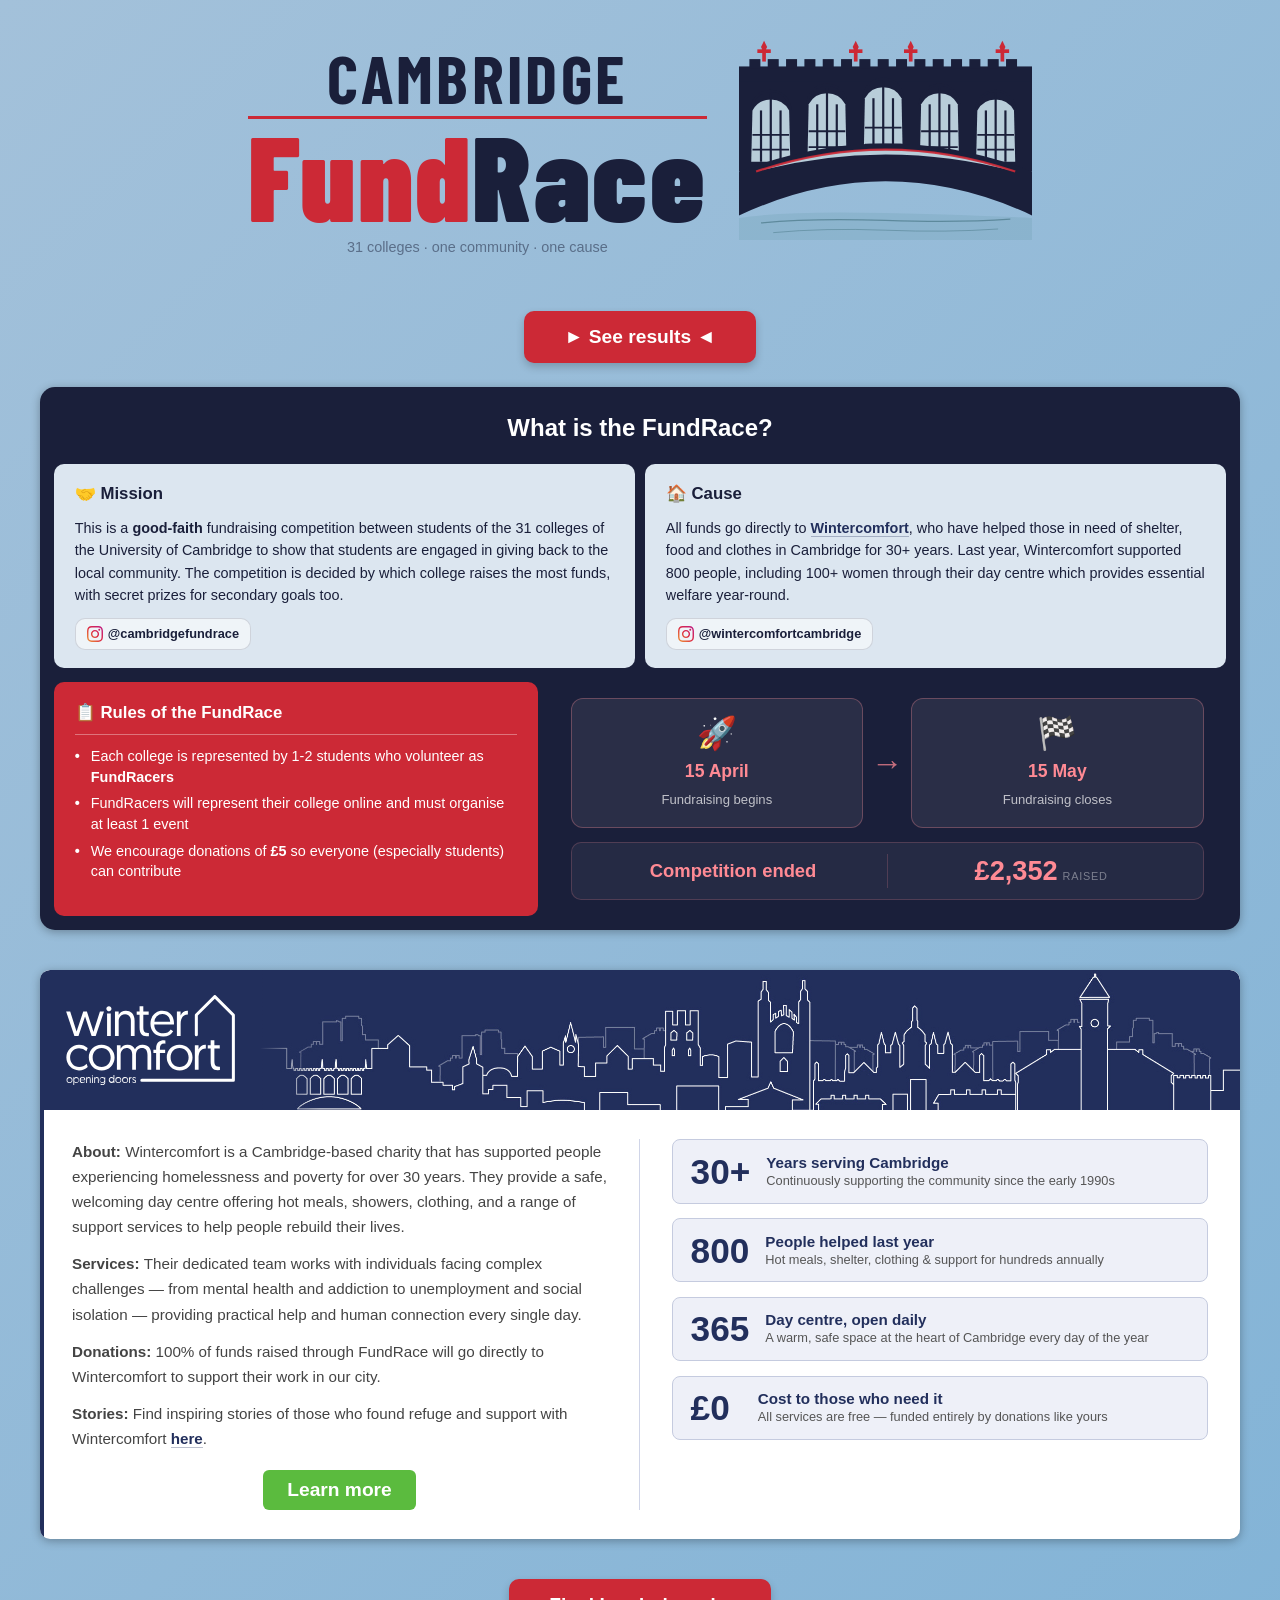
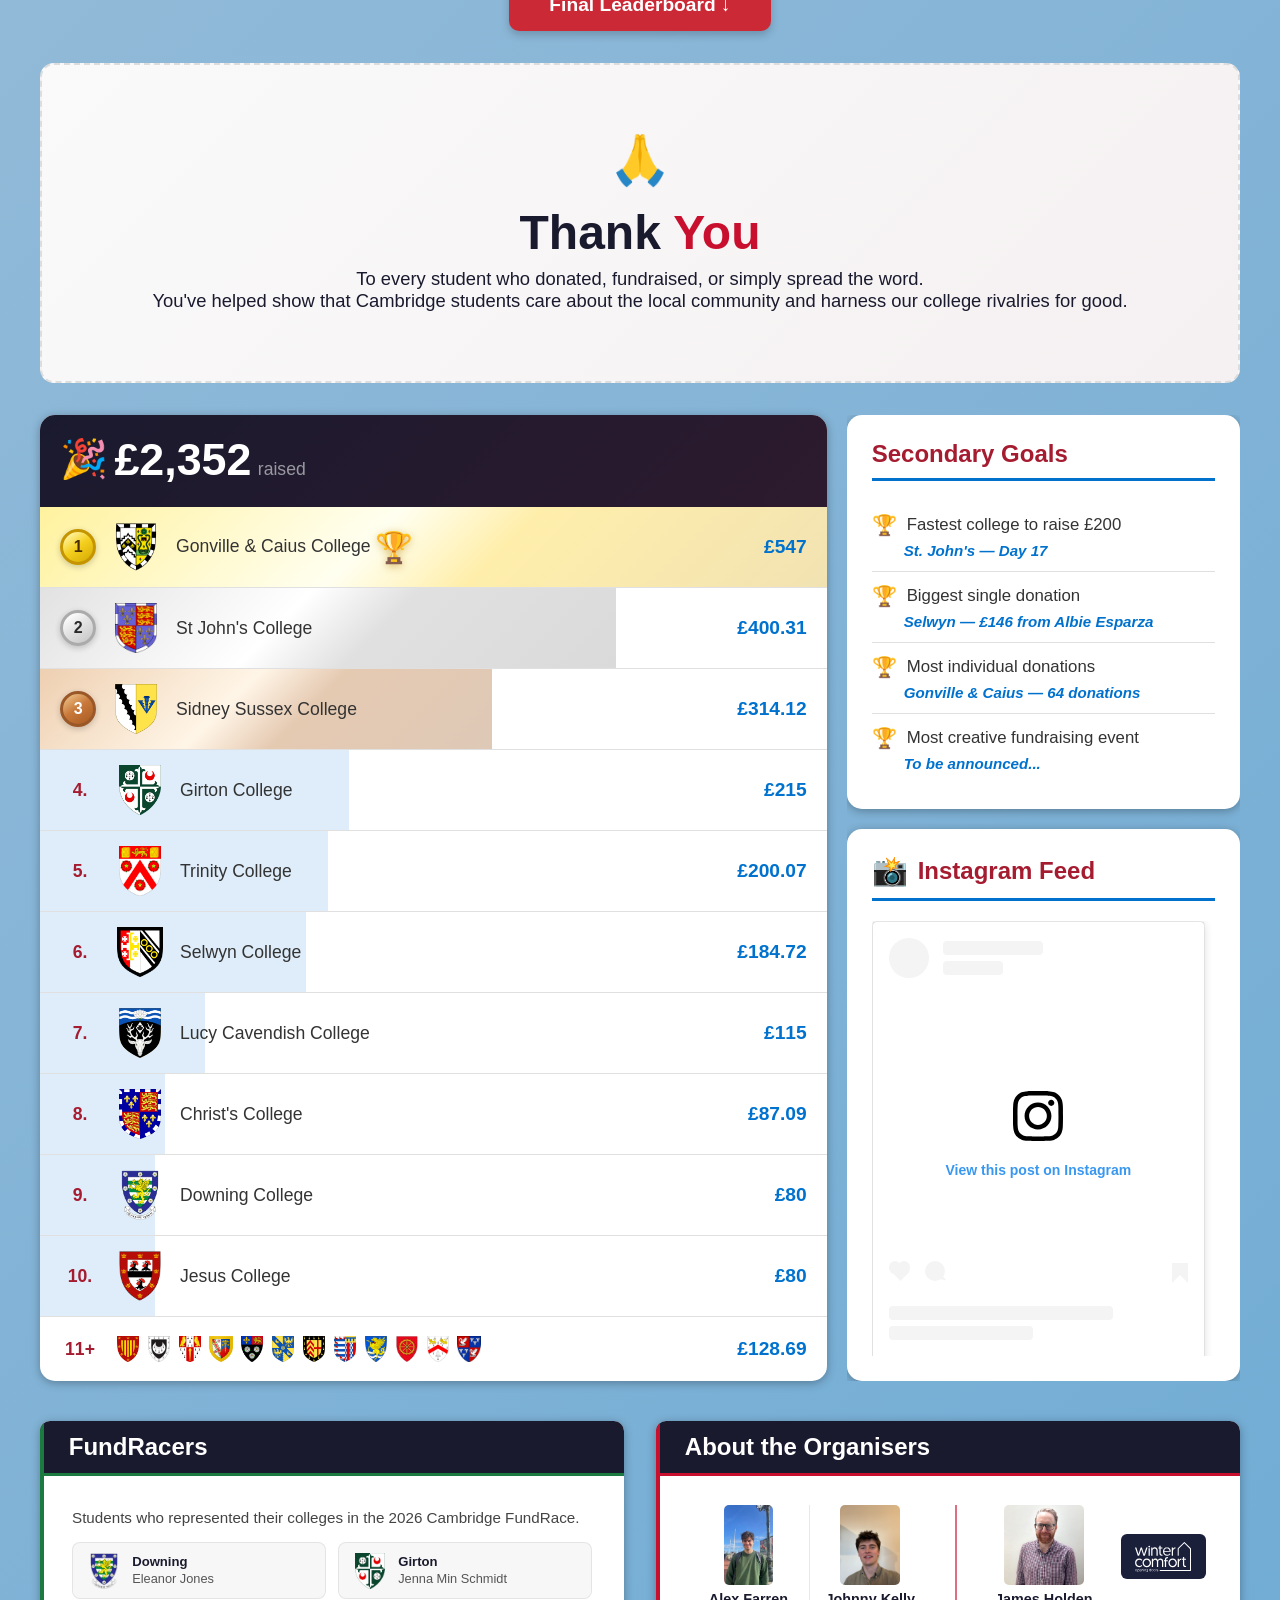
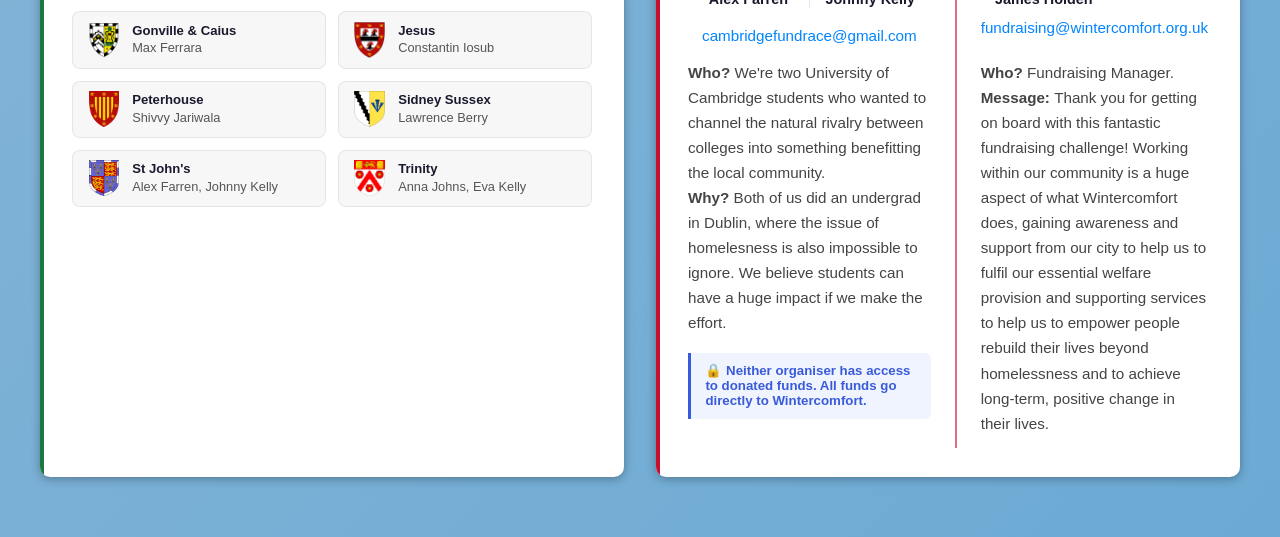
==== commit ec1cfe43: "Final data" ====
--- a/index.html
+++ b/index.html
@@ -698,64 +698,7 @@
     </div>
 
     <script>
-    // ── JUSTGIVING URL IDs (lowercase, matching justgiving.com/page/fundrace-{id}) ──
-    const JUSTGIVING_ID_MAP = {
-        "Christ's College":        "ch",
-        "Churchill College":       "chu",
-        "Clare College":           "cl",
-        "Clare Hall":              "clh",
-        "Corpus Christi College":  "cc",
-        "Darwin College":          "dar",
-        "Downing College":         "dow",
-        "Emmanuel College":        "em",
-        "Fitzwilliam College":     "fit",
-        "Girton College":          "gir",
-        "Gonville & Caius College":"cai",
-        "Homerton College":        "hom",
-        "Hughes Hall":             "hug",
-        "Jesus College":           "jes",
-        "King's College":          "k",
-        "Lucy Cavendish College":  "luc",
-        "Magdalene College":       "mag",
-        "Murray Edwards College":  "mur",
-        "Newnham College":         "new",
-        "Pembroke College":        "pem",
-        "Peterhouse":              "pet",
-        "Queens' College":         "q",
-        "Robinson College":        "rob",
-        "Selwyn College":          "sel",
-        "Sidney Sussex College":   "sid",
-        "St Catharine's College":  "cat",
-        "St Edmund's College":     "ed",
-        "St John's College":       "jn",
-        "Trinity College":         "t",
-        "Trinity Hall":            "th",
-        "Wolfson College":         "w"
-    };
-
-    // ── LIVE FETCH — Cloudflare Worker (aggregated) ──────────────────────────
-    // One request to the Worker; it fetches all 31 colleges server-side,
-    // parses amounts, caches the result for 2 min, and returns JSON.
-    const WORKER_URL = 'https://fundrace-proxy.alexanderfarren23.workers.dev/';
-
-    async function fetchAllAmounts() {
-        const res = await fetch(WORKER_URL);
-        if (!res.ok) throw new Error(`Worker HTTP ${res.status}`);
-
-        const data = await res.json();
-
-        let successCount = 0;
-        for (const [college, id] of Object.entries(JUSTGIVING_ID_MAP)) {
-            const amount = data[id];
-            if (amount !== null && amount !== undefined) {
-                const entry = FUNDS_DATA.find(c => c.college === college);
-                if (entry) { entry.raised_funds = amount; successCount++; }
-            } else {
-                console.warn(`[FundRace] No data for ${college} (id: ${id})`);
-            }
-        }
-        return successCount;
-    }
+    // ── FINAL RESULTS — fetched from Cloudflare Worker on 16 May 2026 ──────────
 
     function getCollegeAbbrev(collegeName) {
         const abbrevMap = {
@@ -794,47 +737,44 @@
         return abbrevMap[collegeName] || collegeName.substring(0, 3).toUpperCase();
     }
 
-    const OVERALL_GOAL = 6000;
-    const COLLEGE_GOAL = 200;
-
     const FUNDS_DATA = [
-        { college: "Christ's College",        raised_funds: 0 },
+        { college: "Christ's College",        raised_funds: 87.09 },
         { college: "Churchill College",        raised_funds: 0 },
-        { college: "Clare College",            raised_funds: 0 },
+        { college: "Clare College",            raised_funds: 5 },
         { college: "Clare Hall",               raised_funds: 0 },
-        { college: "Corpus Christi College",   raised_funds: 0 },
-        { college: "Darwin College",           raised_funds: 0 },
-        { college: "Downing College",          raised_funds: 0 },
+        { college: "Corpus Christi College",   raised_funds: 2 },
+        { college: "Darwin College",           raised_funds: 15 },
+        { college: "Downing College",          raised_funds: 80 },
         { college: "Emmanuel College",         raised_funds: 0 },
         { college: "Fitzwilliam College",      raised_funds: 0 },
-        { college: "Girton College",           raised_funds: 0 },
-        { college: "Gonville & Caius College", raised_funds: 0 },
+        { college: "Girton College",           raised_funds: 215 },
+        { college: "Gonville & Caius College", raised_funds: 547 },
         { college: "Homerton College",         raised_funds: 0 },
-        { college: "Hughes Hall",              raised_funds: 0 },
-        { college: "Jesus College",            raised_funds: 0 },
-        { college: "King's College",           raised_funds: 0 },
-        { college: "Lucy Cavendish College",   raised_funds: 0 },
-        { college: "Magdalene College",        raised_funds: 0 },
+        { college: "Hughes Hall",              raised_funds: 18.67 },
+        { college: "Jesus College",            raised_funds: 80 },
+        { college: "King's College",           raised_funds: 10 },
+        { college: "Lucy Cavendish College",   raised_funds: 115 },
+        { college: "Magdalene College",        raised_funds: 10 },
         { college: "Murray Edwards College",   raised_funds: 0 },
         { college: "Newnham College",          raised_funds: 0 },
-        { college: "Pembroke College",         raised_funds: 0 },
-        { college: "Peterhouse",               raised_funds: 0 },
+        { college: "Pembroke College",         raised_funds: 5 },
+        { college: "Peterhouse",               raised_funds: 20 },
         { college: "Queens' College",          raised_funds: 0 },
-        { college: "Robinson College",         raised_funds: 0 },
-        { college: "Selwyn College",           raised_funds: 0 },
-        { college: "Sidney Sussex College",    raised_funds: 0 },
-        { college: "St Catharine's College",   raised_funds: 0 },
+        { college: "Robinson College",         raised_funds: 5 },
+        { college: "Selwyn College",           raised_funds: 184.72 },
+        { college: "Sidney Sussex College",    raised_funds: 314.12 },
+        { college: "St Catharine's College",   raised_funds: 5 },
         { college: "St Edmund's College",      raised_funds: 0 },
-        { college: "St John's College",        raised_funds: 0 },
-        { college: "Trinity College",          raised_funds: 0 },
-        { college: "Trinity Hall",             raised_funds: 0 },
-        { college: "Wolfson College",          raised_funds: 0 },
+        { college: "St John's College",        raised_funds: 400.31 },
+        { college: "Trinity College",          raised_funds: 200.07 },
+        { college: "Trinity Hall",             raised_funds: 20 },
+        { college: "Wolfson College",          raised_funds: 3 },
     ];
 
     function loadLeaderboard(statusText = '') {
         const data = FUNDS_DATA;
         data.sort((a, b) => b.raised_funds - a.raised_funds);
-        const totalRaised = data.reduce((sum, c) => sum + c.raised_funds, 0);
+        const totalRaised = data.reduce((sum, c) => sum + c.raised_funds, 0) + 10.02;
         const totalEl = document.getElementById('fe-total-raised');
         if (totalEl) totalEl.textContent = '£' + totalRaised.toLocaleString();
         const leaderboard = document.querySelector('.leaderboard');
@@ -906,7 +846,7 @@
         // 11+ aggregate row
         const remainder = data.slice(10).filter(c => c.raised_funds > 0);
         if (remainder.length > 0) {
-            const remainderTotal = remainder.reduce((sum, c) => sum + c.raised_funds, 0);
+            const remainderTotal = remainder.reduce((sum, c) => sum + c.raised_funds, 0) + 10.02;
             const row = document.createElement('div');
             row.className = 'college-item remainder-row';
             const rankDiv = document.createElement('div');
@@ -934,31 +874,6 @@
         }
     }
 
-    const REFRESH_INTERVAL_MS = 5 * 60 * 1000; // auto-refresh every 5 minutes
-    let refreshing = false;
-
-    async function triggerRefresh() {
-        if (refreshing) return;
-        refreshing = true;
-
-        const span = document.querySelector('.goal-status');
-        if (span) span.textContent = '⏳ Updating...';
-
-        try {
-            const successCount = await fetchAllAmounts();
-            const time = new Date().toLocaleTimeString('en-GB', { hour: '2-digit', minute: '2-digit' });
-            const status = successCount > 0
-                ? `Updated ${time}`
-                : 'Live data unavailable';
-            loadLeaderboard(status);
-        } catch (e) {
-            console.error('[FundRace] refresh failed:', e);
-            loadLeaderboard('Live data unavailable');
-        } finally {
-            refreshing = false;
-        }
-    }
-
     function updateDayCounter() {
         const el = document.getElementById('fe-day-counter');
         if (!el) return;
@@ -976,11 +891,9 @@
         }
     }
 
-    async function init() {
+    function init() {
         updateDayCounter();
-        loadLeaderboard('⏳ Fetching live totals...');
-        await triggerRefresh();
-        setInterval(triggerRefresh, REFRESH_INTERVAL_MS);
+        loadLeaderboard();
     }
 
     window.addEventListener('DOMContentLoaded', init);
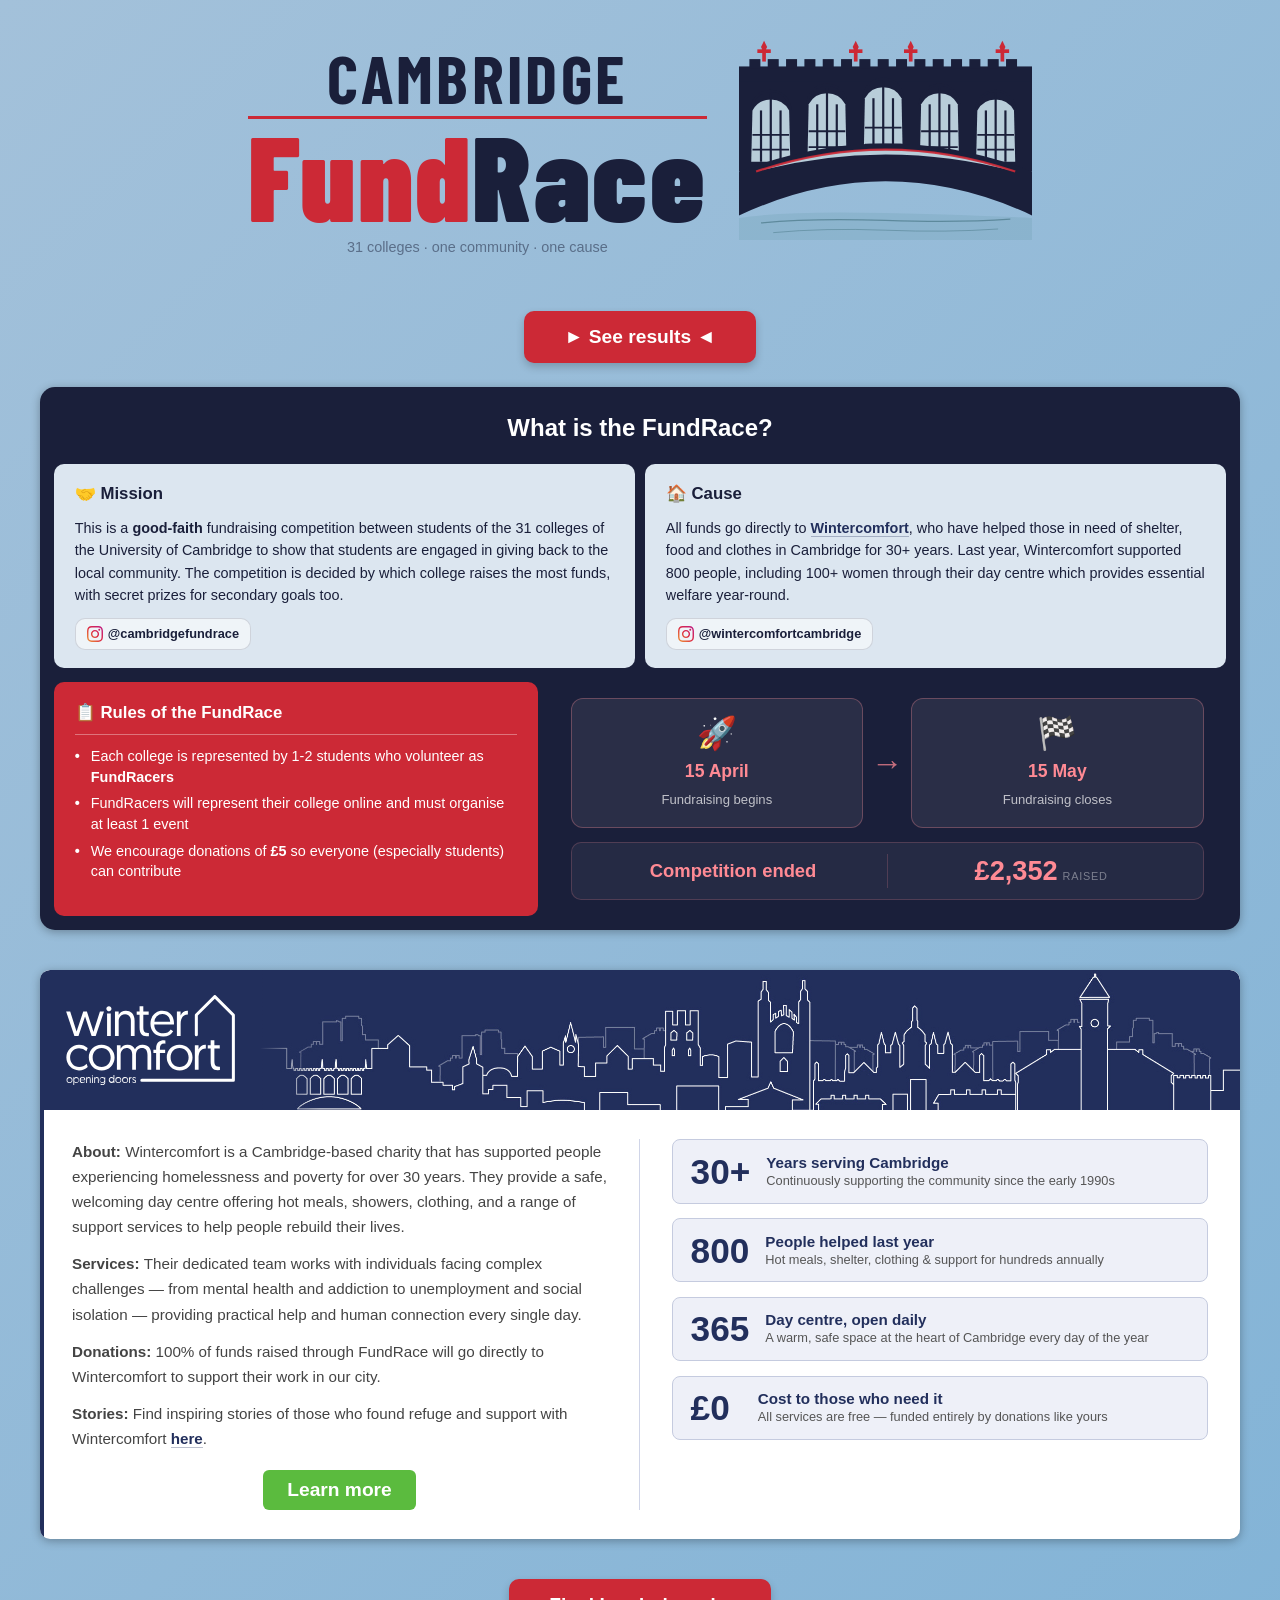
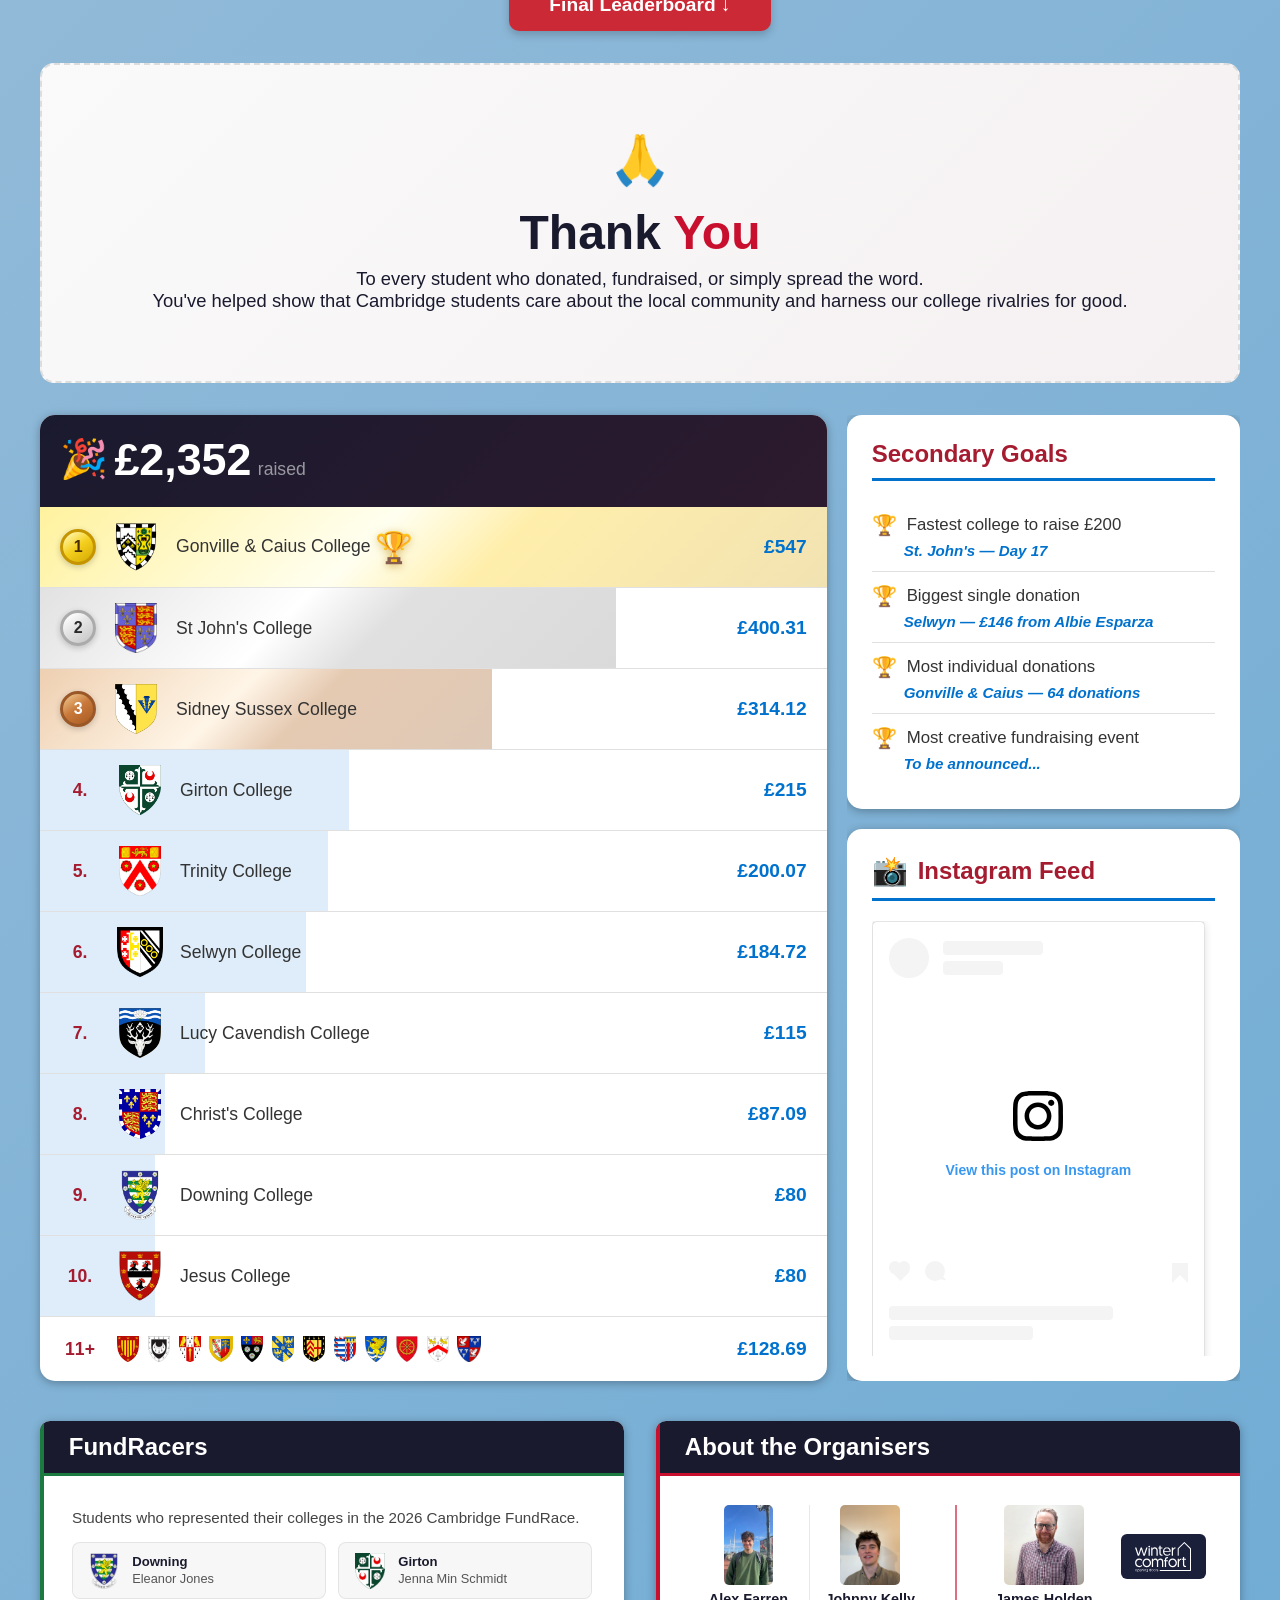
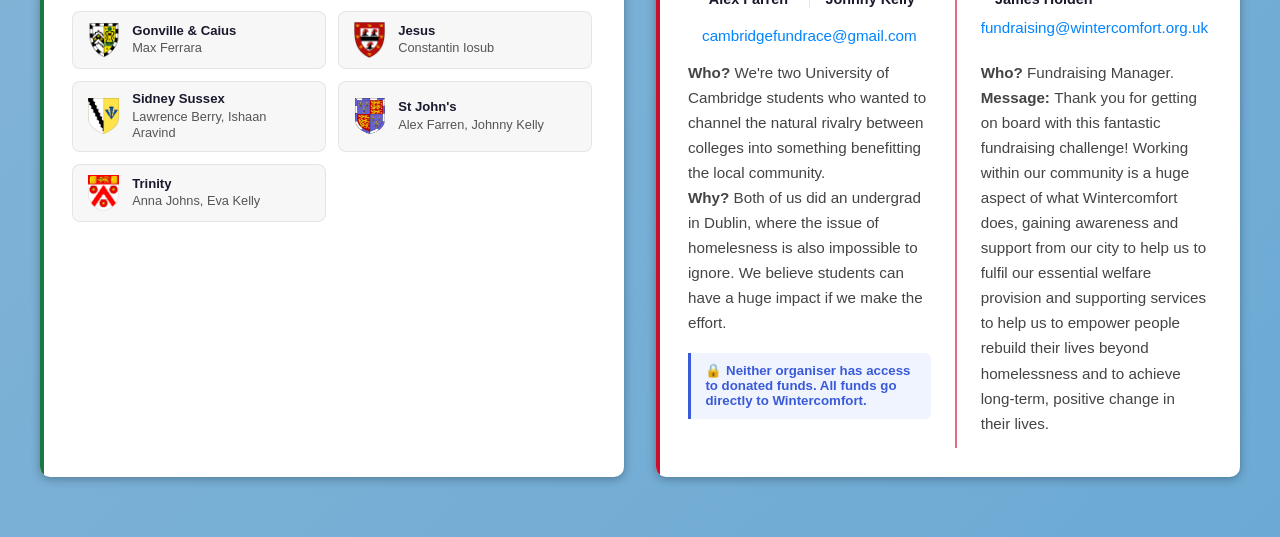
==== commit c39dedfe: "Tweak fundracers" ====
--- a/index.html
+++ b/index.html
@@ -627,8 +627,8 @@
                     <div class="fundracer-entry"><img class="fundracer-crest" src="Images/logos/GIR.png" alt="Girton"><div class="fundracer-info"><div class="fundracer-college">Girton</div><div class="fundracer-names">Jenna Min Schmidt</div></div></div>
                     <div class="fundracer-entry"><img class="fundracer-crest" src="Images/logos/CAI.png" alt="Gonville &amp; Caius"><div class="fundracer-info"><div class="fundracer-college">Gonville &amp; Caius</div><div class="fundracer-names">Max Ferrara</div></div></div>
                     <div class="fundracer-entry"><img class="fundracer-crest" src="Images/logos/JES.png" alt="Jesus"><div class="fundracer-info"><div class="fundracer-college">Jesus</div><div class="fundracer-names">Constantin Iosub</div></div></div>
-                    <div class="fundracer-entry"><img class="fundracer-crest" src="Images/logos/PET.png" alt="Peterhouse"><div class="fundracer-info"><div class="fundracer-college">Peterhouse</div><div class="fundracer-names">Shivvy Jariwala</div></div></div>
-                    <div class="fundracer-entry"><img class="fundracer-crest" src="Images/logos/SID.png" alt="Sidney Sussex"><div class="fundracer-info"><div class="fundracer-college">Sidney Sussex</div><div class="fundracer-names">Lawrence Berry</div></div></div>
+                    <!-- <div class="fundracer-entry"><img class="fundracer-crest" src="Images/logos/PET.png" alt="Peterhouse"><div class="fundracer-info"><div class="fundracer-college">Peterhouse</div><div class="fundracer-names">Shivvy Jariwala</div></div></div> -->
+                    <div class="fundracer-entry"><img class="fundracer-crest" src="Images/logos/SID.png" alt="Sidney Sussex"><div class="fundracer-info"><div class="fundracer-college">Sidney Sussex</div><div class="fundracer-names">Lawrence Berry, Ishaan Aravind</div></div></div>
                     <div class="fundracer-entry"><img class="fundracer-crest" src="Images/logos/JN.png" alt="St John's"><div class="fundracer-info"><div class="fundracer-college">St John's</div><div class="fundracer-names">Alex Farren, Johnny Kelly</div></div></div>
                     <div class="fundracer-entry"><img class="fundracer-crest" src="Images/logos/T.png" alt="Trinity"><div class="fundracer-info"><div class="fundracer-college">Trinity</div><div class="fundracer-names">Anna Johns, Eva Kelly</div></div></div>
                 </div>
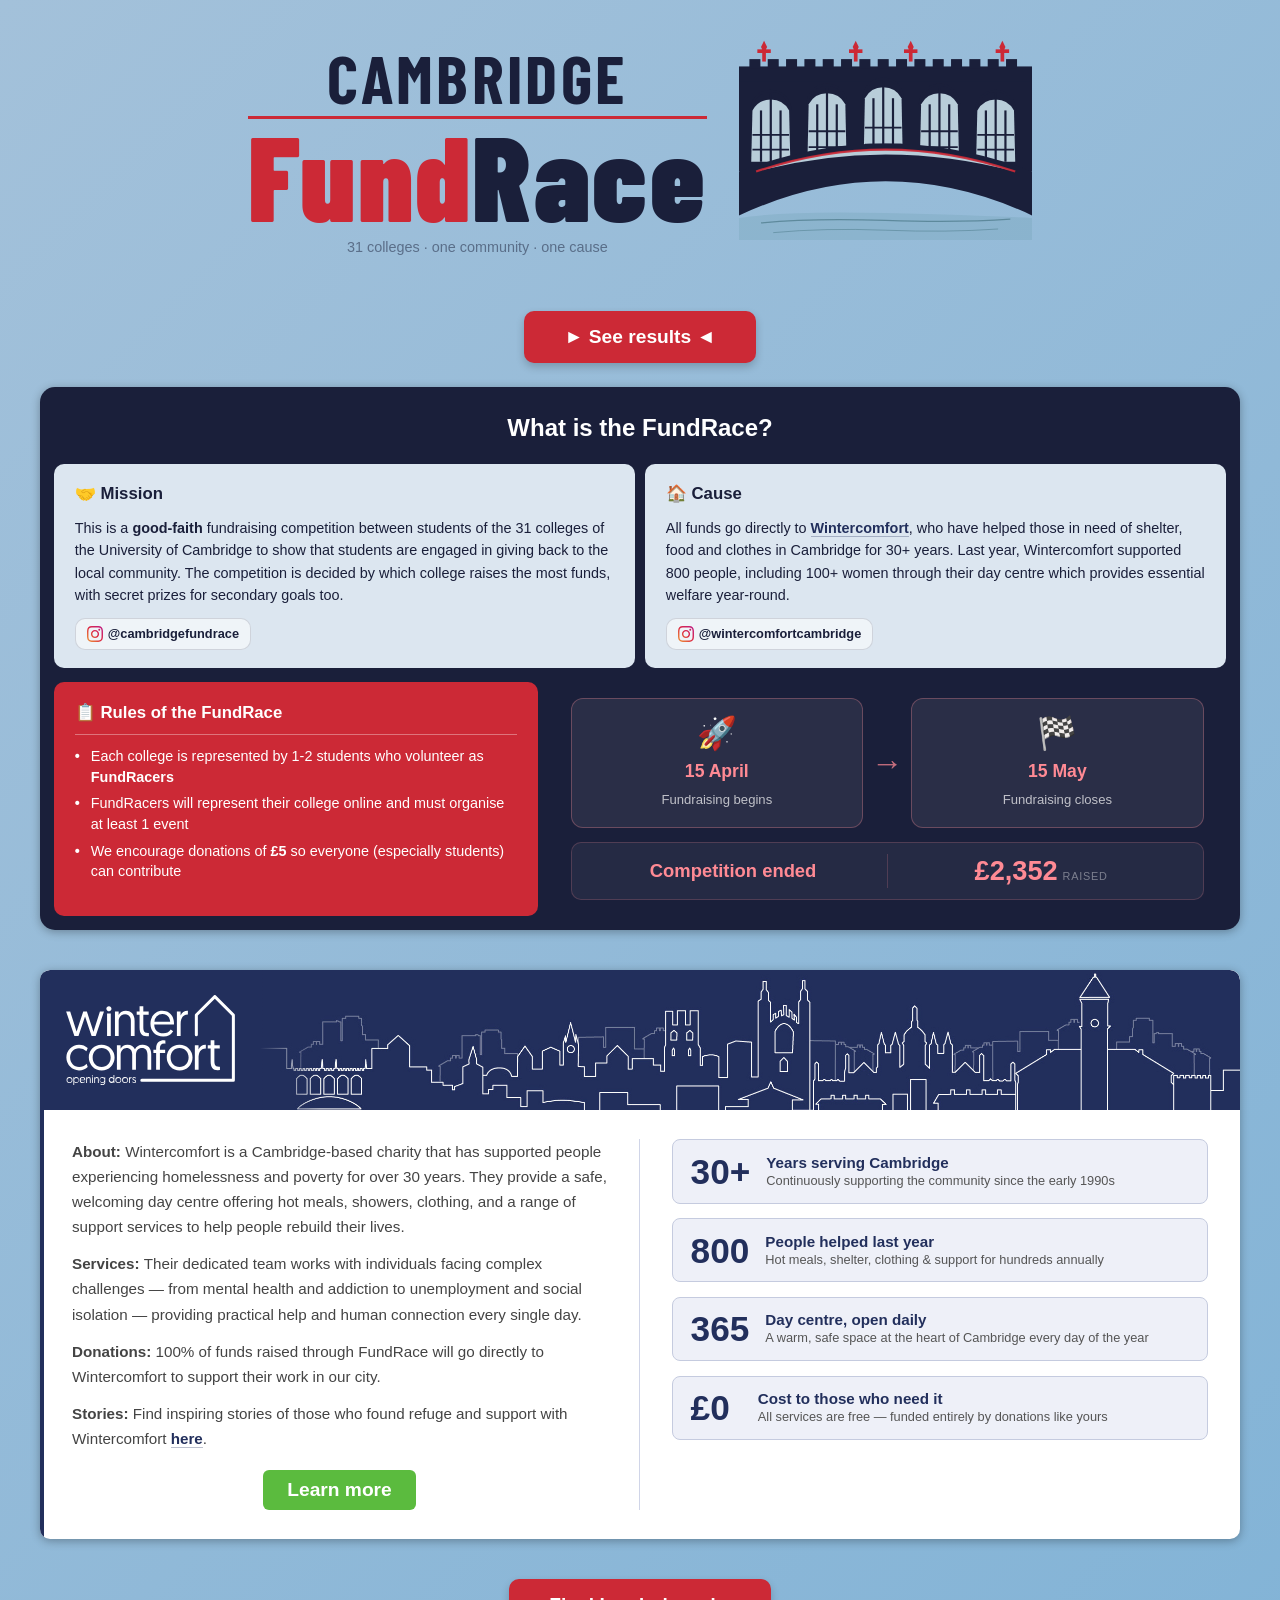
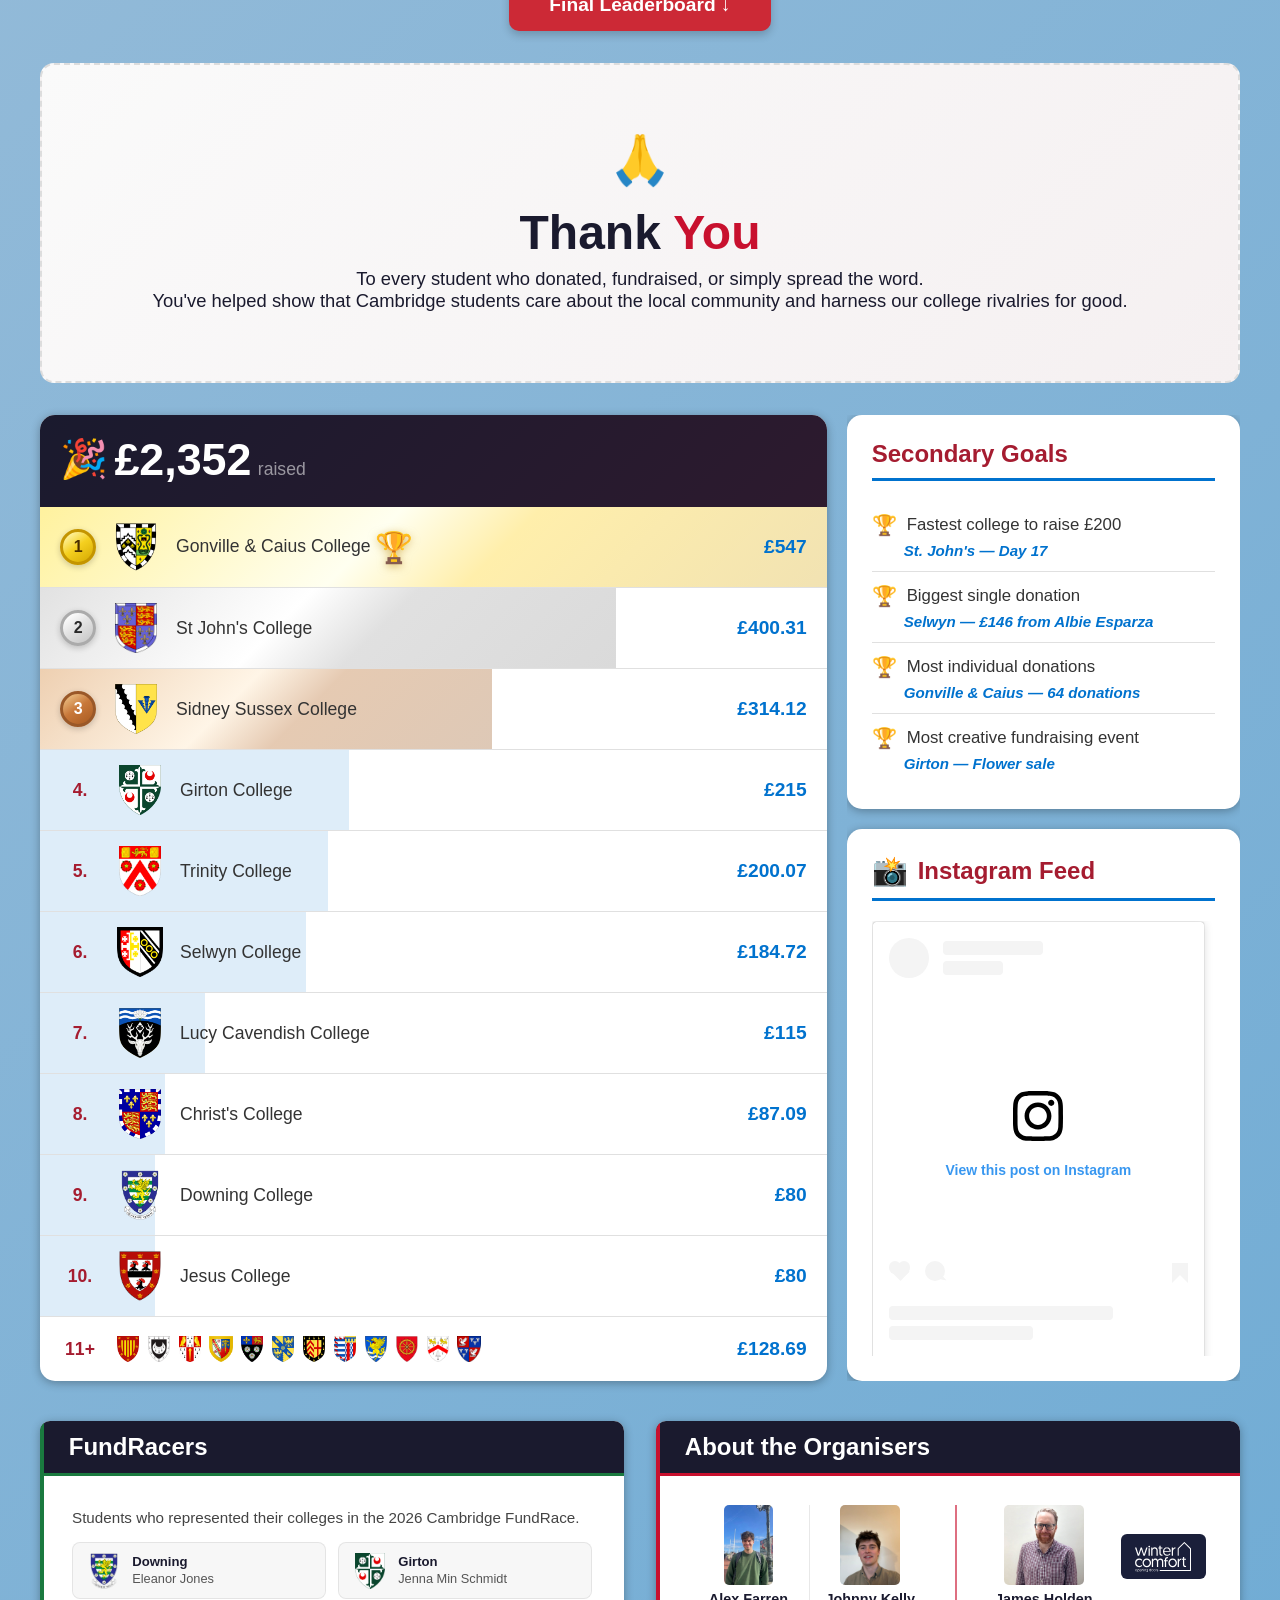
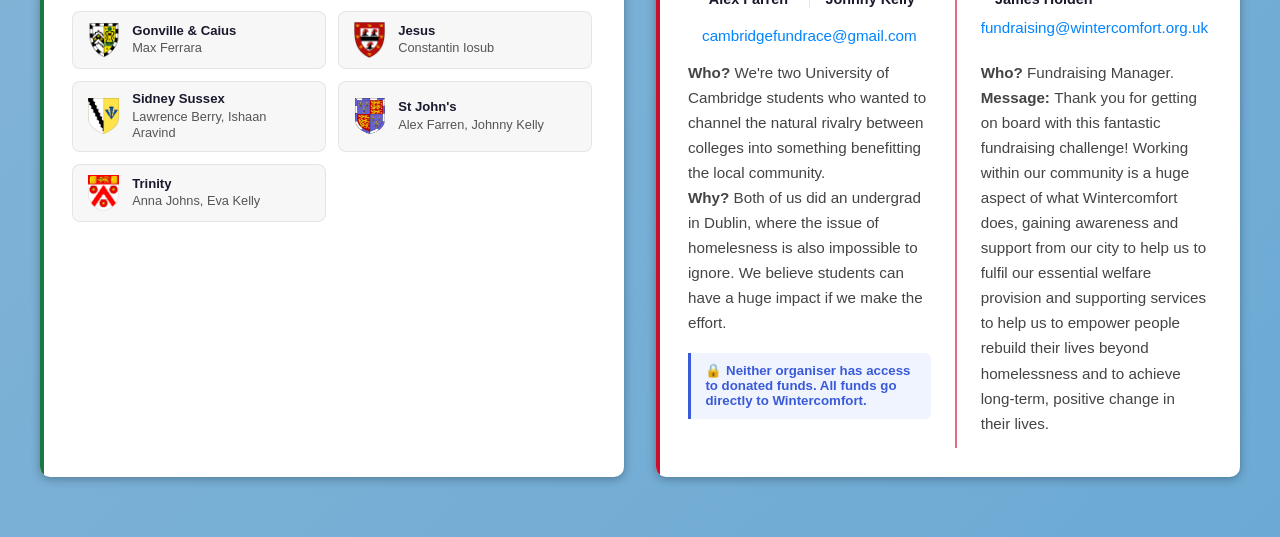
==== commit a2f61ce5: "Add girton creative, final instagram" ====
--- a/index.html
+++ b/index.html
@@ -590,7 +590,7 @@
                         </li>
                         <li>
                             <span class="goal-text">Most creative fundraising event</span>
-                            <span class="prize">To be announced...</span>
+                            <span class="prize">Girton — Flower sale</span>
                         </li>
                         <!-- <li>
                             <span class="goal-text">Best social media engagement</span>
@@ -601,6 +601,7 @@
                 <div class="instagram-feed">
                     <h2>Instagram Feed</h2>
                     <div class="feed-container">
+                        <blockquote class="instagram-media" data-instgrm-captioned data-instgrm-permalink="https://www.instagram.com/p/DYjrHDbjfCL/?utm_source=ig_embed&amp;utm_campaign=loading" data-instgrm-version="14" style=" background:#FFF; border:0; border-radius:3px; box-shadow:0 0 1px 0 rgba(0,0,0,0.5),0 1px 10px 0 rgba(0,0,0,0.15); margin: 1px; max-width:540px; min-width:326px; padding:0; width:99.375%; width:-webkit-calc(100% - 2px); width:calc(100% - 2px);"><div style="padding:16px;"> <a href="https://www.instagram.com/p/DYjrHDbjfCL/?utm_source=ig_embed&amp;utm_campaign=loading" style=" background:#FFFFFF; line-height:0; padding:0 0; text-align:center; text-decoration:none; width:100%;" target="_blank"> <div style=" display: flex; flex-direction: row; align-items: center;"> <div style="background-color: #F4F4F4; border-radius: 50%; flex-grow: 0; height: 40px; margin-right: 14px; width: 40px;"></div> <div style="display: flex; flex-direction: column; flex-grow: 1; justify-content: center;"> <div style=" background-color: #F4F4F4; border-radius: 4px; flex-grow: 0; height: 14px; margin-bottom: 6px; width: 100px;"></div> <div style=" background-color: #F4F4F4; border-radius: 4px; flex-grow: 0; height: 14px; width: 60px;"></div></div></div><div style="padding: 19% 0;"></div> <div style="display:block; height:50px; margin:0 auto 12px; width:50px;"><svg width="50px" height="50px" viewBox="0 0 60 60" version="1.1" xmlns="https://www.w3.org/2000/svg" xmlns:xlink="https://www.w3.org/1999/xlink"><g stroke="none" stroke-width="1" fill="none" fill-rule="evenodd"><g transform="translate(-511.000000, -20.000000)" fill="#000000"><g><path d="M556.869,30.41 C554.814,30.41 553.148,32.076 553.148,34.131 C553.148,36.186 554.814,37.852 556.869,37.852 C558.924,37.852 560.59,36.186 560.59,34.131 C560.59,32.076 558.924,30.41 556.869,30.41 M541,60.657 C535.114,60.657 530.342,55.887 530.342,50 C530.342,44.114 535.114,39.342 541,39.342 C546.887,39.342 551.658,44.114 551.658,50 C551.658,55.887 546.887,60.657 541,60.657 M541,33.886 C532.1,33.886 524.886,41.1 524.886,50 C524.886,58.899 532.1,66.113 541,66.113 C549.9,66.113 557.115,58.899 557.115,50 C557.115,41.1 549.9,33.886 541,33.886 M565.378,62.101 C565.244,65.022 564.756,66.606 564.346,67.663 C563.803,69.06 563.154,70.057 562.106,71.106 C561.058,72.155 560.06,72.803 558.662,73.347 C557.607,73.757 556.021,74.244 553.102,74.378 C549.944,74.521 548.997,74.552 541,74.552 C533.003,74.552 532.056,74.521 528.898,74.378 C525.979,74.244 524.393,73.757 523.338,73.347 C521.94,72.803 520.942,72.155 519.894,71.106 C518.846,70.057 518.197,69.06 517.654,67.663 C517.244,66.606 516.755,65.022 516.623,62.101 C516.479,58.943 516.448,57.996 516.448,50 C516.448,42.003 516.479,41.056 516.623,37.899 C516.755,34.978 517.244,33.391 517.654,32.338 C518.197,30.938 518.846,29.942 519.894,28.894 C520.942,27.846 521.94,27.196 523.338,26.654 C524.393,26.244 525.979,25.756 528.898,25.623 C532.057,25.479 533.004,25.448 541,25.448 C548.997,25.448 549.943,25.479 553.102,25.623 C556.021,25.756 557.607,26.244 558.662,26.654 C560.06,27.196 561.058,27.846 562.106,28.894 C563.154,29.942 563.803,30.938 564.346,32.338 C564.756,33.391 565.244,34.978 565.378,37.899 C565.522,41.056 565.552,42.003 565.552,50 C565.552,57.996 565.522,58.943 565.378,62.101 M570.82,37.631 C570.674,34.438 570.167,32.258 569.425,30.349 C568.659,28.377 567.633,26.702 565.965,25.035 C564.297,23.368 562.623,22.342 560.652,21.575 C558.743,20.834 556.562,20.326 553.369,20.18 C550.169,20.033 549.148,20 541,20 C532.853,20 531.831,20.033 528.631,20.18 C525.438,20.326 523.257,20.834 521.349,21.575 C519.376,22.342 517.703,23.368 516.035,25.035 C514.368,26.702 513.342,28.377 512.574,30.349 C511.834,32.258 511.326,34.438 511.181,37.631 C511.035,40.831 511,41.851 511,50 C511,58.147 511.035,59.17 511.181,62.369 C511.326,65.562 511.834,67.743 512.574,69.651 C513.342,71.625 514.368,73.296 516.035,74.965 C517.703,76.634 519.376,77.658 521.349,78.425 C523.257,79.167 525.438,79.673 528.631,79.82 C531.831,79.965 532.853,80.001 541,80.001 C549.148,80.001 550.169,79.965 553.369,79.82 C556.562,79.673 558.743,79.167 560.652,78.425 C562.623,77.658 564.297,76.634 565.965,74.965 C567.633,73.296 568.659,71.625 569.425,69.651 C570.167,67.743 570.674,65.562 570.82,62.369 C570.966,59.17 571,58.147 571,50 C571,41.851 570.966,40.831 570.82,37.631"></path></g></g></g></svg></div><div style="padding-top: 8px;"> <div style=" color:#3897f0; font-family:Arial,sans-serif; font-size:14px; font-style:normal; font-weight:550; line-height:18px;">View this post on Instagram</div></div><div style="padding: 12.5% 0;"></div> <div style="display: flex; flex-direction: row; margin-bottom: 14px; align-items: center;"><div> <div style="background-color: #F4F4F4; border-radius: 50%; height: 12.5px; width: 12.5px; transform: translateX(0px) translateY(7px);"></div> <div style="background-color: #F4F4F4; height: 12.5px; transform: rotate(-45deg) translateX(3px) translateY(1px); width: 12.5px; flex-grow: 0; margin-right: 14px; margin-left: 2px;"></div> <div style="background-color: #F4F4F4; border-radius: 50%; height: 12.5px; width: 12.5px; transform: translateX(9px) translateY(-18px);"></div></div><div style="margin-left: 8px;"> <div style=" background-color: #F4F4F4; border-radius: 50%; flex-grow: 0; height: 20px; width: 20px;"></div> <div style=" width: 0; height: 0; border-top: 2px solid transparent; border-left: 6px solid #f4f4f4; border-bottom: 2px solid transparent; transform: translateX(16px) translateY(-4px) rotate(30deg)"></div></div><div style="margin-left: auto;"> <div style=" width: 0px; border-top: 8px solid #F4F4F4; border-right: 8px solid transparent; transform: translateY(16px);"></div> <div style=" background-color: #F4F4F4; flex-grow: 0; height: 12px; width: 16px; transform: translateY(-4px);"></div> <div style=" width: 0; height: 0; border-top: 8px solid #F4F4F4; border-left: 8px solid transparent; transform: translateY(-4px) translateX(8px);"></div></div></div> <div style="display: flex; flex-direction: column; flex-grow: 1; justify-content: center; margin-bottom: 24px;"> <div style=" background-color: #F4F4F4; border-radius: 4px; flex-grow: 0; height: 14px; margin-bottom: 6px; width: 224px;"></div> <div style=" background-color: #F4F4F4; border-radius: 4px; flex-grow: 0; height: 14px; width: 144px;"></div></div></a><p style=" color:#c9c8cd; font-family:Arial,sans-serif; font-size:14px; line-height:17px; margin-bottom:0; margin-top:8px; overflow:hidden; padding:8px 0 7px; text-align:center; text-overflow:ellipsis; white-space:nowrap;"><a href="https://www.instagram.com/p/DYjrHDbjfCL/?utm_source=ig_embed&amp;utm_campaign=loading" style=" color:#c9c8cd; font-family:Arial,sans-serif; font-size:14px; font-style:normal; font-weight:normal; line-height:17px; text-decoration:none;" target="_blank">A post shared by Cambridge FundRace (@cambridgefundrace)</a></p></div></blockquote>
                         <blockquote class="instagram-media" data-instgrm-captioned data-instgrm-permalink="https://www.instagram.com/reel/DXzq8p7tFoS/?utm_source=ig_embed&amp;utm_campaign=loading" data-instgrm-version="14" style=" background:#FFF; border:0; border-radius:3px; box-shadow:0 0 1px 0 rgba(0,0,0,0.5),0 1px 10px 0 rgba(0,0,0,0.15); margin: 1px; max-width:540px; min-width:326px; padding:0; width:99.375%; width:-webkit-calc(100% - 2px); width:calc(100% - 2px);"><div style="padding:16px;"> <a href="https://www.instagram.com/reel/DXzq8p7tFoS/?utm_source=ig_embed&amp;utm_campaign=loading" style=" background:#FFFFFF; line-height:0; padding:0 0; text-align:center; text-decoration:none; width:100%;" target="_blank"> <div style=" display: flex; flex-direction: row; align-items: center;"> <div style="background-color: #F4F4F4; border-radius: 50%; flex-grow: 0; height: 40px; margin-right: 14px; width: 40px;"></div> <div style="display: flex; flex-direction: column; flex-grow: 1; justify-content: center;"> <div style=" background-color: #F4F4F4; border-radius: 4px; flex-grow: 0; height: 14px; margin-bottom: 6px; width: 100px;"></div> <div style=" background-color: #F4F4F4; border-radius: 4px; flex-grow: 0; height: 14px; width: 60px;"></div></div></div><div style="padding: 19% 0;"></div> <div style="display:block; height:50px; margin:0 auto 12px; width:50px;"><svg width="50px" height="50px" viewBox="0 0 60 60" version="1.1" xmlns="https://www.w3.org/2000/svg" xmlns:xlink="https://www.w3.org/1999/xlink"><g stroke="none" stroke-width="1" fill="none" fill-rule="evenodd"><g transform="translate(-511.000000, -20.000000)" fill="#000000"><g><path d="M556.869,30.41 C554.814,30.41 553.148,32.076 553.148,34.131 C553.148,36.186 554.814,37.852 556.869,37.852 C558.924,37.852 560.59,36.186 560.59,34.131 C560.59,32.076 558.924,30.41 556.869,30.41 M541,60.657 C535.114,60.657 530.342,55.887 530.342,50 C530.342,44.114 535.114,39.342 541,39.342 C546.887,39.342 551.658,44.114 551.658,50 C551.658,55.887 546.887,60.657 541,60.657 M541,33.886 C532.1,33.886 524.886,41.1 524.886,50 C524.886,58.899 532.1,66.113 541,66.113 C549.9,66.113 557.115,58.899 557.115,50 C557.115,41.1 549.9,33.886 541,33.886 M565.378,62.101 C565.244,65.022 564.756,66.606 564.346,67.663 C563.803,69.06 563.154,70.057 562.106,71.106 C561.058,72.155 560.06,72.803 558.662,73.347 C557.607,73.757 556.021,74.244 553.102,74.378 C549.944,74.521 548.997,74.552 541,74.552 C533.003,74.552 532.056,74.521 528.898,74.378 C525.979,74.244 524.393,73.757 523.338,73.347 C521.94,72.803 520.942,72.155 519.894,71.106 C518.846,70.057 518.197,69.06 517.654,67.663 C517.244,66.606 516.755,65.022 516.623,62.101 C516.479,58.943 516.448,57.996 516.448,50 C516.448,42.003 516.479,41.056 516.623,37.899 C516.755,34.978 517.244,33.391 517.654,32.338 C518.197,30.938 518.846,29.942 519.894,28.894 C520.942,27.846 521.94,27.196 523.338,26.654 C524.393,26.244 525.979,25.756 528.898,25.623 C532.057,25.479 533.004,25.448 541,25.448 C548.997,25.448 549.943,25.479 553.102,25.623 C556.021,25.756 557.607,26.244 558.662,26.654 C560.06,27.196 561.058,27.846 562.106,28.894 C563.154,29.942 563.803,30.938 564.346,32.338 C564.756,33.391 565.244,34.978 565.378,37.899 C565.522,41.056 565.552,42.003 565.552,50 C565.552,57.996 565.522,58.943 565.378,62.101 M570.82,37.631 C570.674,34.438 570.167,32.258 569.425,30.349 C568.659,28.377 567.633,26.702 565.965,25.035 C564.297,23.368 562.623,22.342 560.652,21.575 C558.743,20.834 556.562,20.326 553.369,20.18 C550.169,20.033 549.148,20 541,20 C532.853,20 531.831,20.033 528.631,20.18 C525.438,20.326 523.257,20.834 521.349,21.575 C519.376,22.342 517.703,23.368 516.035,25.035 C514.368,26.702 513.342,28.377 512.574,30.349 C511.834,32.258 511.326,34.438 511.181,37.631 C511.035,40.831 511,41.851 511,50 C511,58.147 511.035,59.17 511.181,62.369 C511.326,65.562 511.834,67.743 512.574,69.651 C513.342,71.625 514.368,73.296 516.035,74.965 C517.703,76.634 519.376,77.658 521.349,78.425 C523.257,79.167 525.438,79.673 528.631,79.82 C531.831,79.965 532.853,80.001 541,80.001 C549.148,80.001 550.169,79.965 553.369,79.82 C556.562,79.673 558.743,79.167 560.652,78.425 C562.623,77.658 564.297,76.634 565.965,74.965 C567.633,73.296 568.659,71.625 569.425,69.651 C570.167,67.743 570.674,65.562 570.82,62.369 C570.966,59.17 571,58.147 571,50 C571,41.851 570.966,40.831 570.82,37.631"></path></g></g></g></svg></div><div style="padding-top: 8px;"> <div style=" color:#3897f0; font-family:Arial,sans-serif; font-size:14px; font-style:normal; font-weight:550; line-height:18px;">View this post on Instagram</div></div><div style="padding: 12.5% 0;"></div> <div style="display: flex; flex-direction: row; margin-bottom: 14px; align-items: center;"><div> <div style="background-color: #F4F4F4; border-radius: 50%; height: 12.5px; width: 12.5px; transform: translateX(0px) translateY(7px);"></div> <div style="background-color: #F4F4F4; height: 12.5px; transform: rotate(-45deg) translateX(3px) translateY(1px); width: 12.5px; flex-grow: 0; margin-right: 14px; margin-left: 2px;"></div> <div style="background-color: #F4F4F4; border-radius: 50%; height: 12.5px; width: 12.5px; transform: translateX(9px) translateY(-18px);"></div></div><div style="margin-left: 8px;"> <div style=" background-color: #F4F4F4; border-radius: 50%; flex-grow: 0; height: 20px; width: 20px;"></div> <div style=" width: 0; height: 0; border-top: 2px solid transparent; border-left: 6px solid #f4f4f4; border-bottom: 2px solid transparent; transform: translateX(16px) translateY(-4px) rotate(30deg)"></div></div><div style="margin-left: auto;"> <div style=" width: 0px; border-top: 8px solid #F4F4F4; border-right: 8px solid transparent; transform: translateY(16px);"></div> <div style=" background-color: #F4F4F4; flex-grow: 0; height: 12px; width: 16px; transform: translateY(-4px);"></div> <div style=" width: 0; height: 0; border-top: 8px solid #F4F4F4; border-left: 8px solid transparent; transform: translateY(-4px) translateX(8px);"></div></div></div> <div style="display: flex; flex-direction: column; flex-grow: 1; justify-content: center; margin-bottom: 24px;"> <div style=" background-color: #F4F4F4; border-radius: 4px; flex-grow: 0; height: 14px; margin-bottom: 6px; width: 224px;"></div> <div style=" background-color: #F4F4F4; border-radius: 4px; flex-grow: 0; height: 14px; width: 144px;"></div></div></a><p style=" color:#c9c8cd; font-family:Arial,sans-serif; font-size:14px; line-height:17px; margin-bottom:0; margin-top:8px; overflow:hidden; padding:8px 0 7px; text-align:center; text-overflow:ellipsis; white-space:nowrap;"><a href="https://www.instagram.com/reel/DXzq8p7tFoS/?utm_source=ig_embed&amp;utm_campaign=loading" style=" color:#c9c8cd; font-family:Arial,sans-serif; font-size:14px; font-style:normal; font-weight:normal; line-height:17px; text-decoration:none;" target="_blank">A post shared by Cambridge FundRace (@cambridgefundrace)</a></p></div></blockquote>
                         <blockquote class="instagram-media" data-instgrm-captioned data-instgrm-permalink="https://www.instagram.com/reel/DW_UbKLty8V/?utm_source=ig_embed&amp;utm_campaign=loading" data-instgrm-version="14" style=" background:#FFF; border:0; border-radius:3px; box-shadow:0 0 1px 0 rgba(0,0,0,0.5),0 1px 10px 0 rgba(0,0,0,0.15); margin: 1px; max-width:540px; min-width:326px; padding:0; width:99.375%; width:-webkit-calc(100% - 2px); width:calc(100% - 2px);"><div style="padding:16px;"> <a href="https://www.instagram.com/reel/DW_UbKLty8V/?utm_source=ig_embed&amp;utm_campaign=loading" style=" background:#FFFFFF; line-height:0; padding:0 0; text-align:center; text-decoration:none; width:100%;" target="_blank"> <div style=" display: flex; flex-direction: row; align-items: center;"> <div style="background-color: #F4F4F4; border-radius: 50%; flex-grow: 0; height: 40px; margin-right: 14px; width: 40px;"></div> <div style="display: flex; flex-direction: column; flex-grow: 1; justify-content: center;"> <div style=" background-color: #F4F4F4; border-radius: 4px; flex-grow: 0; height: 14px; margin-bottom: 6px; width: 100px;"></div> <div style=" background-color: #F4F4F4; border-radius: 4px; flex-grow: 0; height: 14px; width: 60px;"></div></div></div><div style="padding: 19% 0;"></div> <div style="display:block; height:50px; margin:0 auto 12px; width:50px;"><svg width="50px" height="50px" viewBox="0 0 60 60" version="1.1" xmlns="https://www.w3.org/2000/svg" xmlns:xlink="https://www.w3.org/1999/xlink"><g stroke="none" stroke-width="1" fill="none" fill-rule="evenodd"><g transform="translate(-511.000000, -20.000000)" fill="#000000"><g><path d="M556.869,30.41 C554.814,30.41 553.148,32.076 553.148,34.131 C553.148,36.186 554.814,37.852 556.869,37.852 C558.924,37.852 560.59,36.186 560.59,34.131 C560.59,32.076 558.924,30.41 556.869,30.41 M541,60.657 C535.114,60.657 530.342,55.887 530.342,50 C530.342,44.114 535.114,39.342 541,39.342 C546.887,39.342 551.658,44.114 551.658,50 C551.658,55.887 546.887,60.657 541,60.657 M541,33.886 C532.1,33.886 524.886,41.1 524.886,50 C524.886,58.899 532.1,66.113 541,66.113 C549.9,66.113 557.115,58.899 557.115,50 C557.115,41.1 549.9,33.886 541,33.886 M565.378,62.101 C565.244,65.022 564.756,66.606 564.346,67.663 C563.803,69.06 563.154,70.057 562.106,71.106 C561.058,72.155 560.06,72.803 558.662,73.347 C557.607,73.757 556.021,74.244 553.102,74.378 C549.944,74.521 548.997,74.552 541,74.552 C533.003,74.552 532.056,74.521 528.898,74.378 C525.979,74.244 524.393,73.757 523.338,73.347 C521.94,72.803 520.942,72.155 519.894,71.106 C518.846,70.057 518.197,69.06 517.654,67.663 C517.244,66.606 516.755,65.022 516.623,62.101 C516.479,58.943 516.448,57.996 516.448,50 C516.448,42.003 516.479,41.056 516.623,37.899 C516.755,34.978 517.244,33.391 517.654,32.338 C518.197,30.938 518.846,29.942 519.894,28.894 C520.942,27.846 521.94,27.196 523.338,26.654 C524.393,26.244 525.979,25.756 528.898,25.623 C532.057,25.479 533.004,25.448 541,25.448 C548.997,25.448 549.943,25.479 553.102,25.623 C556.021,25.756 557.607,26.244 558.662,26.654 C560.06,27.196 561.058,27.846 562.106,28.894 C563.154,29.942 563.803,30.938 564.346,32.338 C564.756,33.391 565.244,34.978 565.378,37.899 C565.522,41.056 565.552,42.003 565.552,50 C565.552,57.996 565.522,58.943 565.378,62.101 M570.82,37.631 C570.674,34.438 570.167,32.258 569.425,30.349 C568.659,28.377 567.633,26.702 565.965,25.035 C564.297,23.368 562.623,22.342 560.652,21.575 C558.743,20.834 556.562,20.326 553.369,20.18 C550.169,20.033 549.148,20 541,20 C532.853,20 531.831,20.033 528.631,20.18 C525.438,20.326 523.257,20.834 521.349,21.575 C519.376,22.342 517.703,23.368 516.035,25.035 C514.368,26.702 513.342,28.377 512.574,30.349 C511.834,32.258 511.326,34.438 511.181,37.631 C511.035,40.831 511,41.851 511,50 C511,58.147 511.035,59.17 511.181,62.369 C511.326,65.562 511.834,67.743 512.574,69.651 C513.342,71.625 514.368,73.296 516.035,74.965 C517.703,76.634 519.376,77.658 521.349,78.425 C523.257,79.167 525.438,79.673 528.631,79.82 C531.831,79.965 532.853,80.001 541,80.001 C549.148,80.001 550.169,79.965 553.369,79.82 C556.562,79.673 558.743,79.167 560.652,78.425 C562.623,77.658 564.297,76.634 565.965,74.965 C567.633,73.296 568.659,71.625 569.425,69.651 C570.167,67.743 570.674,65.562 570.82,62.369 C570.966,59.17 571,58.147 571,50 C571,41.851 570.966,40.831 570.82,37.631"></path></g></g></g></svg></div><div style="padding-top: 8px;"> <div style=" color:#3897f0; font-family:Arial,sans-serif; font-size:14px; font-style:normal; font-weight:550; line-height:18px;">View this post on Instagram</div></div><div style="padding: 12.5% 0;"></div> <div style="display: flex; flex-direction: row; margin-bottom: 14px; align-items: center;"><div> <div style="background-color: #F4F4F4; border-radius: 50%; height: 12.5px; width: 12.5px; transform: translateX(0px) translateY(7px);"></div> <div style="background-color: #F4F4F4; height: 12.5px; transform: rotate(-45deg) translateX(3px) translateY(1px); width: 12.5px; flex-grow: 0; margin-right: 14px; margin-left: 2px;"></div> <div style="background-color: #F4F4F4; border-radius: 50%; height: 12.5px; width: 12.5px; transform: translateX(9px) translateY(-18px);"></div></div><div style="margin-left: 8px;"> <div style=" background-color: #F4F4F4; border-radius: 50%; flex-grow: 0; height: 20px; width: 20px;"></div> <div style=" width: 0; height: 0; border-top: 2px solid transparent; border-left: 6px solid #f4f4f4; border-bottom: 2px solid transparent; transform: translateX(16px) translateY(-4px) rotate(30deg)"></div></div><div style="margin-left: auto;"> <div style=" width: 0px; border-top: 8px solid #F4F4F4; border-right: 8px solid transparent; transform: translateY(16px);"></div> <div style=" background-color: #F4F4F4; flex-grow: 0; height: 12px; width: 16px; transform: translateY(-4px);"></div> <div style=" width: 0; height: 0; border-top: 8px solid #F4F4F4; border-left: 8px solid transparent; transform: translateY(-4px) translateX(8px);"></div></div></div> <div style="display: flex; flex-direction: column; flex-grow: 1; justify-content: center; margin-bottom: 24px;"> <div style=" background-color: #F4F4F4; border-radius: 4px; flex-grow: 0; height: 14px; margin-bottom: 6px; width: 224px;"></div> <div style=" background-color: #F4F4F4; border-radius: 4px; flex-grow: 0; height: 14px; width: 144px;"></div></div></a><p style=" color:#c9c8cd; font-family:Arial,sans-serif; font-size:14px; line-height:17px; margin-bottom:0; margin-top:8px; overflow:hidden; padding:8px 0 7px; text-align:center; text-overflow:ellipsis; white-space:nowrap;"><a href="https://www.instagram.com/reel/DW_UbKLty8V/?utm_source=ig_embed&amp;utm_campaign=loading" style=" color:#c9c8cd; font-family:Arial,sans-serif; font-size:14px; font-style:normal; font-weight:normal; line-height:17px; text-decoration:none;" target="_blank">A post shared by Cambridge FundRace (@cambridgefundrace)</a></p></div></blockquote>
                         <blockquote class="instagram-media" data-instgrm-captioned data-instgrm-permalink="https://www.instagram.com/p/DWrCZ5ODEzk/?utm_source=ig_embed&amp;utm_campaign=loading" data-instgrm-version="14" style=" background:#FFF; border:0; border-radius:3px; box-shadow:0 0 1px 0 rgba(0,0,0,0.5),0 1px 10px 0 rgba(0,0,0,0.15); margin: 1px; max-width:540px; min-width:326px; padding:0; width:99.375%; width:-webkit-calc(100% - 2px); width:calc(100% - 2px);"><div style="padding:16px;"> <a href="https://www.instagram.com/p/DWrCZ5ODEzk/?utm_source=ig_embed&amp;utm_campaign=loading" style=" background:#FFFFFF; line-height:0; padding:0 0; text-align:center; text-decoration:none; width:100%;" target="_blank"> <div style=" display: flex; flex-direction: row; align-items: center;"> <div style="background-color: #F4F4F4; border-radius: 50%; flex-grow: 0; height: 40px; margin-right: 14px; width: 40px;"></div> <div style="display: flex; flex-direction: column; flex-grow: 1; justify-content: center;"> <div style=" background-color: #F4F4F4; border-radius: 4px; flex-grow: 0; height: 14px; margin-bottom: 6px; width: 100px;"></div> <div style=" background-color: #F4F4F4; border-radius: 4px; flex-grow: 0; height: 14px; width: 60px;"></div></div></div><div style="padding: 19% 0;"></div> <div style="display:block; height:50px; margin:0 auto 12px; width:50px;"><svg width="50px" height="50px" viewBox="0 0 60 60" version="1.1" xmlns="https://www.w3.org/2000/svg" xmlns:xlink="https://www.w3.org/1999/xlink"><g stroke="none" stroke-width="1" fill="none" fill-rule="evenodd"><g transform="translate(-511.000000, -20.000000)" fill="#000000"><g><path d="M556.869,30.41 C554.814,30.41 553.148,32.076 553.148,34.131 C553.148,36.186 554.814,37.852 556.869,37.852 C558.924,37.852 560.59,36.186 560.59,34.131 C560.59,32.076 558.924,30.41 556.869,30.41 M541,60.657 C535.114,60.657 530.342,55.887 530.342,50 C530.342,44.114 535.114,39.342 541,39.342 C546.887,39.342 551.658,44.114 551.658,50 C551.658,55.887 546.887,60.657 541,60.657 M541,33.886 C532.1,33.886 524.886,41.1 524.886,50 C524.886,58.899 532.1,66.113 541,66.113 C549.9,66.113 557.115,58.899 557.115,50 C557.115,41.1 549.9,33.886 541,33.886 M565.378,62.101 C565.244,65.022 564.756,66.606 564.346,67.663 C563.803,69.06 563.154,70.057 562.106,71.106 C561.058,72.155 560.06,72.803 558.662,73.347 C557.607,73.757 556.021,74.244 553.102,74.378 C549.944,74.521 548.997,74.552 541,74.552 C533.003,74.552 532.056,74.521 528.898,74.378 C525.979,74.244 524.393,73.757 523.338,73.347 C521.94,72.803 520.942,72.155 519.894,71.106 C518.846,70.057 518.197,69.06 517.654,67.663 C517.244,66.606 516.755,65.022 516.623,62.101 C516.479,58.943 516.448,57.996 516.448,50 C516.448,42.003 516.479,41.056 516.623,37.899 C516.755,34.978 517.244,33.391 517.654,32.338 C518.197,30.938 518.846,29.942 519.894,28.894 C520.942,27.846 521.94,27.196 523.338,26.654 C524.393,26.244 525.979,25.756 528.898,25.623 C532.057,25.479 533.004,25.448 541,25.448 C548.997,25.448 549.943,25.479 553.102,25.623 C556.021,25.756 557.607,26.244 558.662,26.654 C560.06,27.196 561.058,27.846 562.106,28.894 C563.154,29.942 563.803,30.938 564.346,32.338 C564.756,33.391 565.244,34.978 565.378,37.899 C565.522,41.056 565.552,42.003 565.552,50 C565.552,57.996 565.522,58.943 565.378,62.101 M570.82,37.631 C570.674,34.438 570.167,32.258 569.425,30.349 C568.659,28.377 567.633,26.702 565.965,25.035 C564.297,23.368 562.623,22.342 560.652,21.575 C558.743,20.834 556.562,20.326 553.369,20.18 C550.169,20.033 549.148,20 541,20 C532.853,20 531.831,20.033 528.631,20.18 C525.438,20.326 523.257,20.834 521.349,21.575 C519.376,22.342 517.703,23.368 516.035,25.035 C514.368,26.702 513.342,28.377 512.574,30.349 C511.834,32.258 511.326,34.438 511.181,37.631 C511.035,40.831 511,41.851 511,50 C511,58.147 511.035,59.17 511.181,62.369 C511.326,65.562 511.834,67.743 512.574,69.651 C513.342,71.625 514.368,73.296 516.035,74.965 C517.703,76.634 519.376,77.658 521.349,78.425 C523.257,79.167 525.438,79.673 528.631,79.82 C531.831,79.965 532.853,80.001 541,80.001 C549.148,80.001 550.169,79.965 553.369,79.82 C556.562,79.673 558.743,79.167 560.652,78.425 C562.623,77.658 564.297,76.634 565.965,74.965 C567.633,73.296 568.659,71.625 569.425,69.651 C570.167,67.743 570.674,65.562 570.82,62.369 C570.966,59.17 571,58.147 571,50 C571,41.851 570.966,40.831 570.82,37.631"></path></g></g></g></svg></div><div style="padding-top: 8px;"> <div style=" color:#3897f0; font-family:Arial,sans-serif; font-size:14px; font-style:normal; font-weight:550; line-height:18px;">View this post on Instagram</div></div><div style="padding: 12.5% 0;"></div> <div style="display: flex; flex-direction: row; margin-bottom: 14px; align-items: center;"><div> <div style="background-color: #F4F4F4; border-radius: 50%; height: 12.5px; width: 12.5px; transform: translateX(0px) translateY(7px);"></div> <div style="background-color: #F4F4F4; height: 12.5px; transform: rotate(-45deg) translateX(3px) translateY(1px); width: 12.5px; flex-grow: 0; margin-right: 14px; margin-left: 2px;"></div> <div style="background-color: #F4F4F4; border-radius: 50%; height: 12.5px; width: 12.5px; transform: translateX(9px) translateY(-18px);"></div></div><div style="margin-left: 8px;"> <div style=" background-color: #F4F4F4; border-radius: 50%; flex-grow: 0; height: 20px; width: 20px;"></div> <div style=" width: 0; height: 0; border-top: 2px solid transparent; border-left: 6px solid #f4f4f4; border-bottom: 2px solid transparent; transform: translateX(16px) translateY(-4px) rotate(30deg)"></div></div><div style="margin-left: auto;"> <div style=" width: 0px; border-top: 8px solid #F4F4F4; border-right: 8px solid transparent; transform: translateY(16px);"></div> <div style=" background-color: #F4F4F4; flex-grow: 0; height: 12px; width: 16px; transform: translateY(-4px);"></div> <div style=" width: 0; height: 0; border-top: 8px solid #F4F4F4; border-left: 8px solid transparent; transform: translateY(-4px) translateX(8px);"></div></div></div> <div style="display: flex; flex-direction: column; flex-grow: 1; justify-content: center; margin-bottom: 24px;"> <div style=" background-color: #F4F4F4; border-radius: 4px; flex-grow: 0; height: 14px; margin-bottom: 6px; width: 224px;"></div> <div style=" background-color: #F4F4F4; border-radius: 4px; flex-grow: 0; height: 14px; width: 144px;"></div></div></a><p style=" color:#c9c8cd; font-family:Arial,sans-serif; font-size:14px; line-height:17px; margin-bottom:0; margin-top:8px; overflow:hidden; padding:8px 0 7px; text-align:center; text-overflow:ellipsis; white-space:nowrap;"><a href="https://www.instagram.com/p/DWrCZ5ODEzk/?utm_source=ig_embed&amp;utm_campaign=loading" style=" color:#c9c8cd; font-family:Arial,sans-serif; font-size:14px; font-style:normal; font-weight:normal; line-height:17px; text-decoration:none;" target="_blank">A post shared by Cambridge FundRace (@cambridgefundrace)</a></p></div></blockquote>
